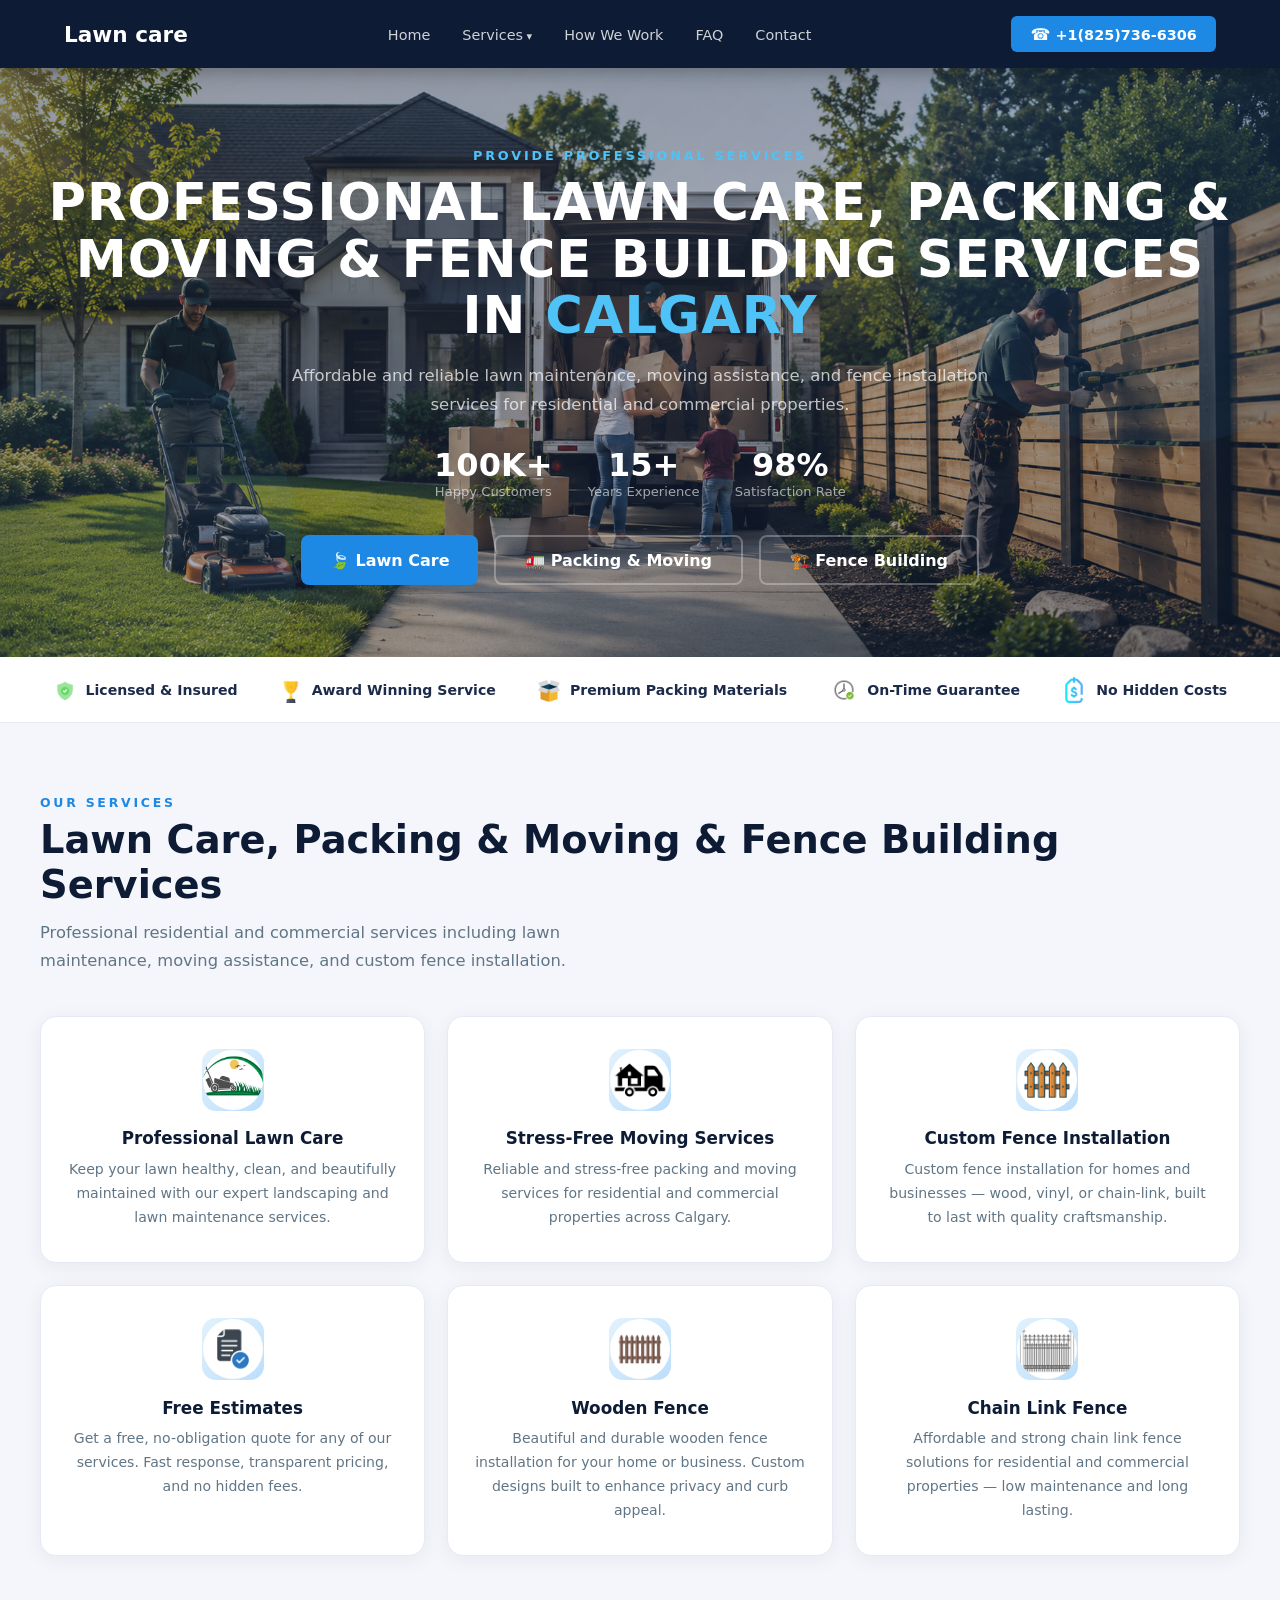
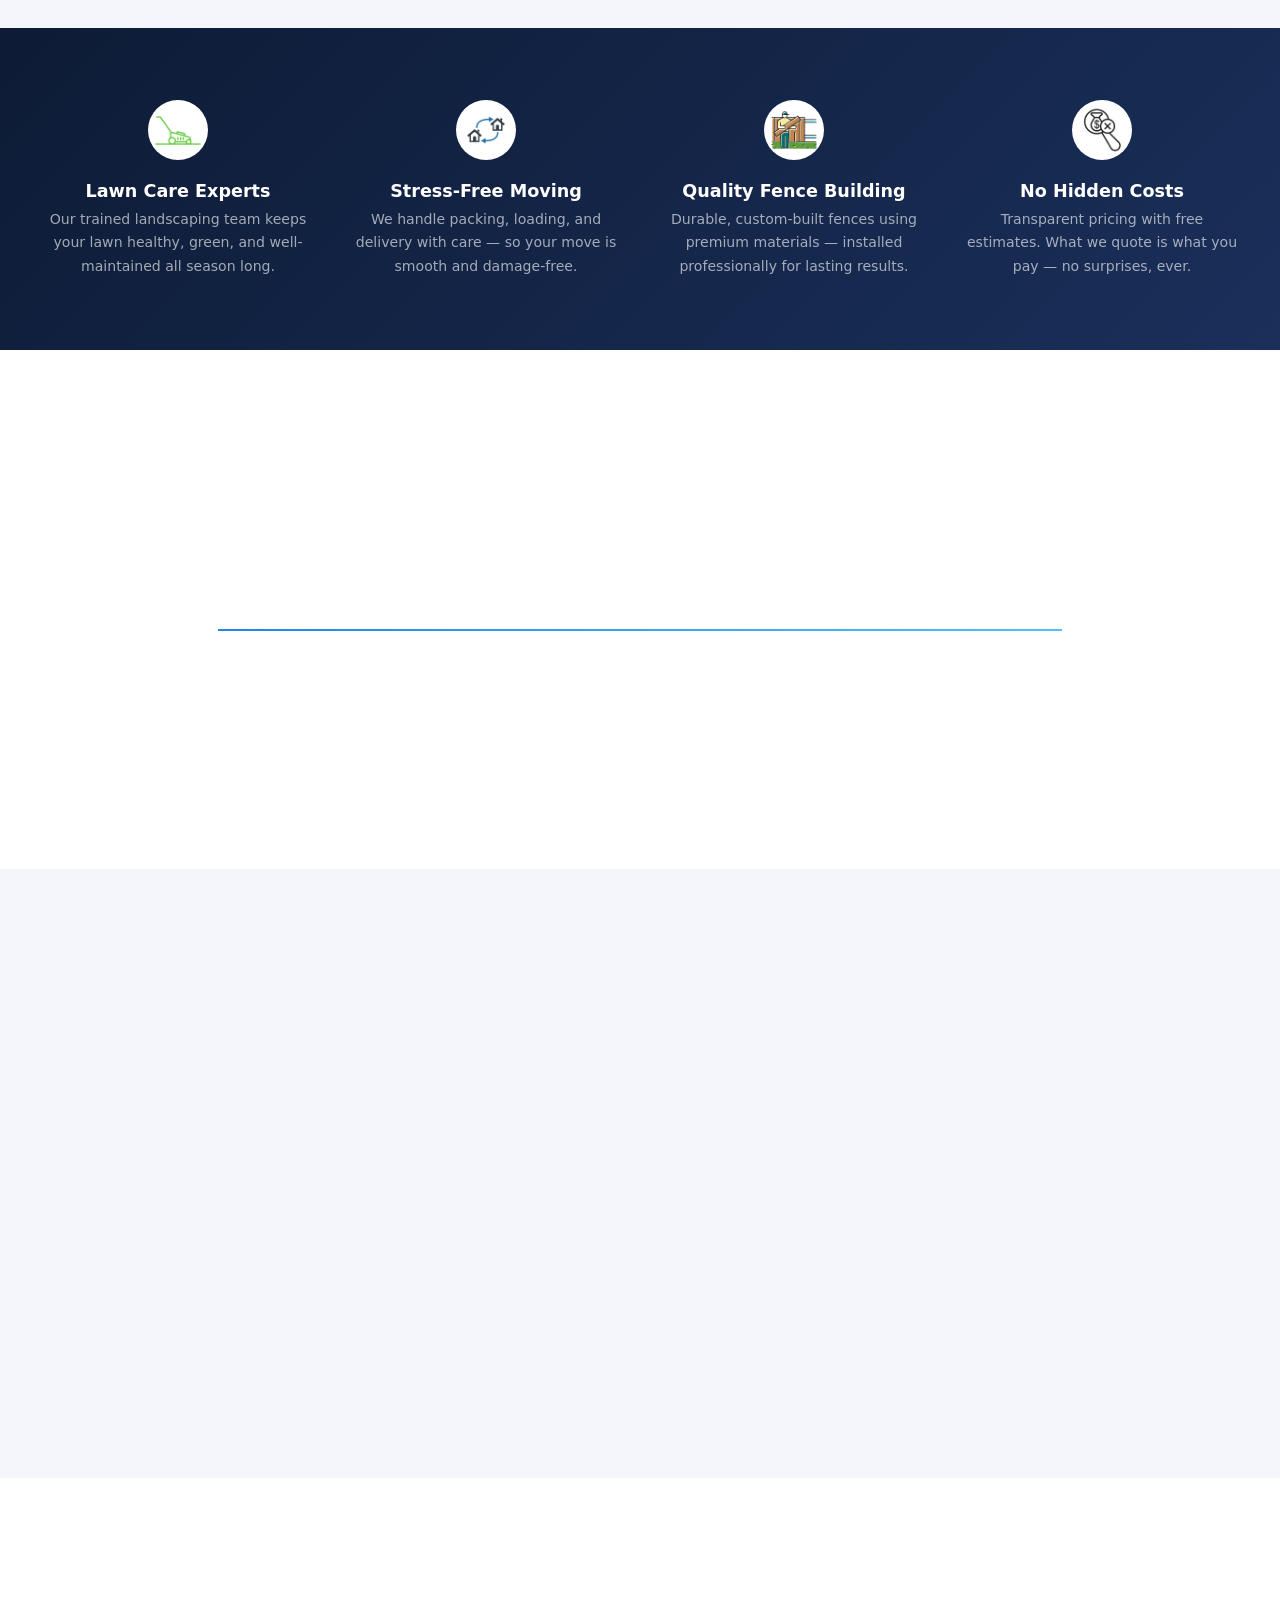
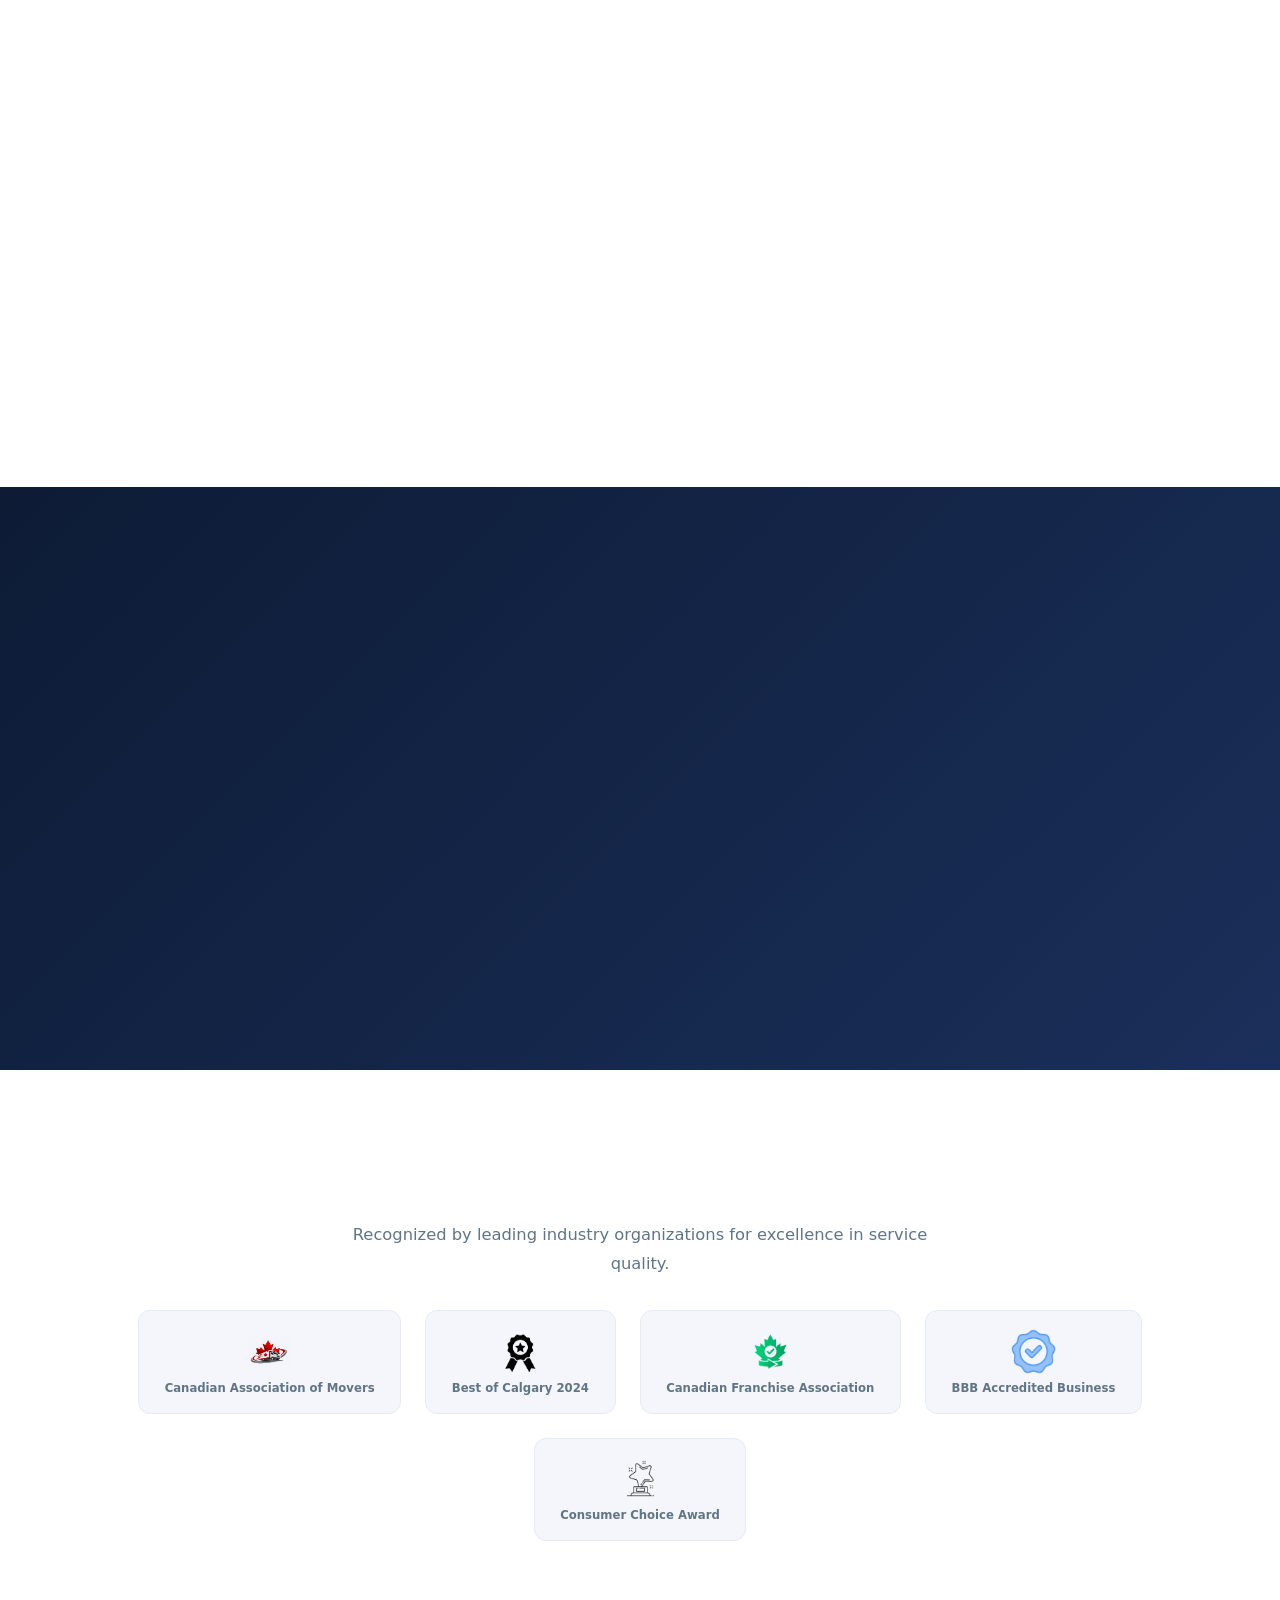
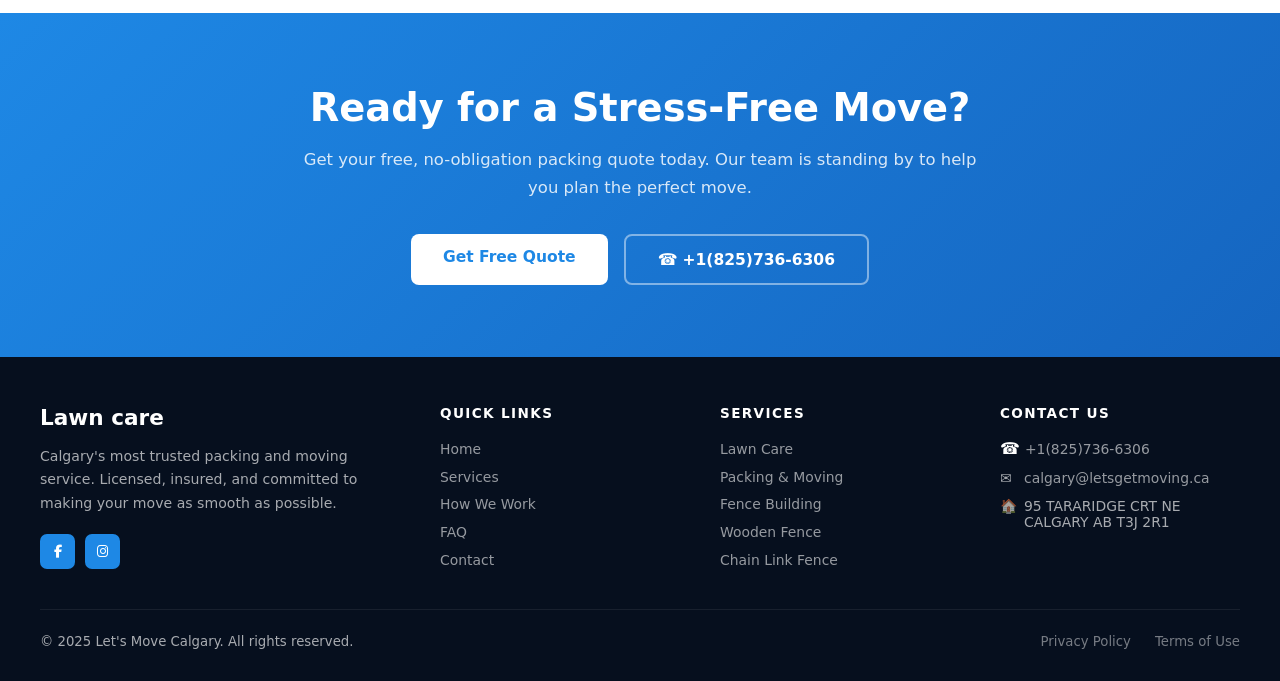
==== index.html @ 6e238706 "Add Wooden Fence and Chain Link Fence to footer services list Co-Authored-By: Claude Sonnet 4.6 <nor" ====
<!DOCTYPE html>
<html lang="en">
<head>
  <meta charset="UTF-8" />
  <meta name="viewport" content="width=device-width, initial-scale=1.0" />
  <title>Professional Lawn Care, Packing & Moving & Fence Building Services IN Calgary</title>
  <link rel="stylesheet" href="https://cdnjs.cloudflare.com/ajax/libs/font-awesome/6.5.0/css/all.min.css" />
  <style>
    *, *::before, *::after { box-sizing: border-box; }
    body {
      margin: 0;
      font-family: Inter, system-ui, sans-serif;
      background: #f4f6fb;
      color: #1c2b4a;
    }

    /* ── NAV ── */
    .mv-header {
      background: #0d1b35;
      position: sticky;
      top: 0;
      z-index: 100;
      box-shadow: 0 2px 20px rgba(0,0,0,0.35);
    }
    .mv-nav {
      max-width: 1200px;
      margin: 0 auto;
      padding: 0 1.5rem;
      display: flex;
      align-items: center;
      justify-content: space-between;
      height: 68px;
      gap: 1rem;
    }
    .mv-logo {
      color: #fff;
      font-size: 1.35rem;
      font-weight: 800;
      text-decoration: none;
    }
    .mv-logo span { color: #4fc3f7; }
    .mv-nav-links {
      display: flex;
      gap: 0;
      list-style: none;
      margin: 0;
      padding: 0;
    }
    .mv-nav-links a {
      color: rgba(255,255,255,0.8);
      text-decoration: none;
      padding: 0.55rem 1rem;
      font-size: 0.9rem;
      font-weight: 500;
      transition: color 0.2s;
    }
    .mv-nav-links a:hover { color: #4fc3f7; }
    .mv-nav-phone {
      background: #1e88e5;
      color: white;
      padding: 0.55rem 1.2rem;
      border-radius: 6px;
      font-weight: 700;
      text-decoration: none;
      font-size: 0.9rem;
      white-space: nowrap;
      transition: background 0.2s, transform 0.2s;
    }
    .mv-nav-phone:hover { background: #1565c0; transform: translateY(-1px); }
    .mv-nav-links .dropdown { position: relative; }
    .mv-nav-links .dropdown > a::after { content: ' ▾'; font-size: 0.7rem; }
    .mv-dropdown-menu { display: none; position: absolute; top: 100%; left: 0; background: #0d1b35; border: 1px solid rgba(255,255,255,0.1); border-radius: 8px; min-width: 180px; z-index: 200; box-shadow: 0 8px 24px rgba(0,0,0,0.3); padding: 0.4rem 0; list-style: none; }
    .mv-dropdown-menu a { display: block; padding: 0.55rem 1.2rem; color: rgba(255,255,255,0.8); font-size: 0.88rem; white-space: nowrap; text-decoration: none; }
    .mv-dropdown-menu a:hover { color: #4fc3f7; background: rgba(255,255,255,0.05); }
    .dropdown:hover .mv-dropdown-menu { display: block; }
    .mv-dropdown-menu .subdropdown { position: relative; }
    .mv-dropdown-menu .subdropdown > a::after { content: ' ›'; font-size: 0.85rem; }
    .mv-subdropdown-menu { display: none; position: absolute; top: 0; left: 100%; background: #0d1b35; border: 1px solid rgba(255,255,255,0.1); border-radius: 8px; min-width: 160px; z-index: 201; box-shadow: 0 8px 24px rgba(0,0,0,0.3); padding: 0.4rem 0; list-style: none; }
    .mv-dropdown-menu .subdropdown:hover .mv-subdropdown-menu { display: block; }
    .mv-mobile-toggle {
      display: none;
      flex-direction: column;
      gap: 5px;
      background: none;
      border: none;
      cursor: pointer;
      padding: 6px;
    }
    .mv-mobile-toggle span {
      display: block;
      width: 24px;
      height: 2px;
      background: white;
      border-radius: 2px;
      transition: transform 0.25s;
    }

    /* ── HERO ── */
    .mv-hero {
      background: linear-gradient(135deg, rgba(13,27,53,0.45) 0%, rgba(26,47,90,0.35) 55%, rgba(10,32,64,0.50) 100%), url('hero-bg.png') center/cover no-repeat;
      position: relative;
      overflow: hidden;
      padding: 5rem 1.5rem 4.5rem;
    }
    .mv-hero::before {
      content: '';
      position: absolute;
      top: -120px; right: -120px;
      width: 500px; height: 500px;
      border-radius: 50%;
      background: rgba(30,136,229,0.07);
      pointer-events: none;
    }
    .mv-hero::after {
      content: '';
      position: absolute;
      bottom: -80px; left: -80px;
      width: 380px; height: 380px;
      border-radius: 50%;
      background: rgba(79,195,247,0.05);
      pointer-events: none;
    }
    .mv-hero-inner {
      max-width: 1200px;
      margin: 0 auto;
      display: block;
      text-align: center;
      position: relative;
      z-index: 1;
    }
.mv-hero-eyebrow {
      color: #4fc3f7;
      font-size: 0.8rem;
      font-weight: 700;
      letter-spacing: 0.22em;
      text-transform: uppercase;
      margin: 0 0 0.7rem;
    }
    .mv-hero h1 {
      font-size: clamp(1.9rem, 4vw, 3.3rem);
      line-height: 1.1;
      color: #fff;
      margin: 0 0 1.2rem;
      font-weight: 900;
      text-transform: uppercase;
      letter-spacing: 0.02em;
    }
    .mv-hero h1 span { color: #4fc3f7; }
    .mv-hero-desc {
      color: rgba(255,255,255,0.72);
      font-size: 1.03rem;
      line-height: 1.75;
      margin: 0 auto 1.8rem;
      max-width: 720px;
    }
    .mv-hero-stats {
      display: flex;
      gap: 2.2rem;
      margin-bottom: 2.2rem;
      flex-wrap: wrap;
      justify-content: center;
    }
    .mv-hero-stat strong {
      display: block;
      font-size: 2rem;
      font-weight: 900;
      color: #fff;
      line-height: 1;
    }
    .mv-hero-stat span { font-size: 0.82rem; color: rgba(255,255,255,0.6); }
    .mv-hero-actions { display: flex; gap: 1rem; flex-wrap: wrap; justify-content: center; }
    .mv-btn-primary {
      background: #1e88e5;
      color: #fff;
      padding: 0.85rem 1.8rem;
      border-radius: 8px;
      font-weight: 700;
      text-decoration: none;
      font-size: 1rem;
      transition: background 0.2s, transform 0.2s, box-shadow 0.2s;
      display: inline-flex;
      align-items: center;
      gap: 0.4rem;
    }
    .mv-btn-primary:hover { background: #1565c0; transform: translateY(-2px); box-shadow: 0 8px 24px rgba(30,136,229,0.4); }
    .mv-btn-outline {
      background: transparent;
      color: #fff;
      padding: 0.85rem 1.8rem;
      border-radius: 8px;
      font-weight: 700;
      text-decoration: none;
      font-size: 1rem;
      border: 2px solid rgba(255,255,255,0.28);
      transition: border-color 0.2s, background 0.2s, transform 0.2s;
    }
    .mv-btn-outline:hover { border-color: rgba(255,255,255,0.65); background: rgba(255,255,255,0.06); transform: translateY(-2px); }

    /* ── QUOTE FORM ── */
    .mv-quote-form {
      background: #fff;
      border-radius: 18px;
      padding: 2rem;
      box-shadow: 0 30px 70px rgba(0,0,0,0.28);
      animation: float 6s ease-in-out infinite;
    }
    @keyframes float {
      0%, 100% { transform: translateY(0); }
      50% { transform: translateY(-10px); }
    }
    .mv-quote-form h3 { margin: 0 0 0.25rem; font-size: 1.25rem; color: #0d1b35; }
    .mv-quote-form > p { margin: 0 0 1.3rem; color: #777; font-size: 0.88rem; }
    .mv-step-pills { display: flex; gap: 0.4rem; margin-bottom: 1.4rem; }
    .mv-step-pill { flex: 1; height: 4px; border-radius: 2px; background: #e5eaf4; transition: background 0.3s; }
    .mv-step-pill.active { background: #1e88e5; }
    .mv-form-step { display: block; }
    .mv-form-step.hidden { display: none; }
    .mv-fg { margin-bottom: 0.9rem; }
    .mv-fg label { display: block; font-size: 0.75rem; font-weight: 700; color: #555; margin-bottom: 0.3rem; text-transform: uppercase; letter-spacing: 0.06em; }
    .mv-fg input, .mv-fg select {
      width: 100%;
      padding: 0.7rem 0.9rem;
      border: 1.5px solid #dde3ef;
      border-radius: 8px;
      font-size: 0.93rem;
      color: #1c2b4a;
      outline: none;
      font-family: inherit;
      transition: border-color 0.2s, box-shadow 0.2s;
      background: #fff;
    }
    .mv-fg input:focus, .mv-fg select:focus { border-color: #1e88e5; box-shadow: 0 0 0 3px rgba(30,136,229,0.12); }
    .mv-form-row { display: grid; grid-template-columns: 1fr 1fr; gap: 0.7rem; }
    .mv-form-submit {
      width: 100%;
      padding: 0.88rem;
      background: #1e88e5;
      color: white;
      border: none;
      border-radius: 8px;
      font-size: 0.97rem;
      font-weight: 700;
      cursor: pointer;
      font-family: inherit;
      transition: background 0.2s, transform 0.2s;
      margin-top: 0.3rem;
    }
    .mv-form-submit:hover { background: #1565c0; transform: translateY(-1px); }
    .mv-form-note { text-align: center; font-size: 0.78rem; color: #aaa; margin-top: 0.7rem; margin-bottom: 0; }

    /* ── TRUST BAR ── */
    .mv-trust-bar { background: #fff; border-bottom: 1px solid #e5eaf4; padding: 1.1rem 1.5rem; }
    .mv-trust-bar-inner {
      max-width: 1200px;
      margin: 0 auto;
      display: flex;
      justify-content: space-around;
      align-items: center;
      gap: 1rem;
      flex-wrap: wrap;
    }
    .mv-trust-item { display: flex; align-items: center; gap: 0.55rem; font-size: 0.88rem; font-weight: 600; color: #1c2b4a; }
    .mv-trust-item .ti { font-size: 1.25rem; }

    /* ── SECTION BASE ── */
    .mv-sec { padding: 4.5rem 1.5rem; }
    .mv-sec-in { max-width: 1200px; margin: 0 auto; }
    .mv-label { color: #1e88e5; font-size: 0.78rem; font-weight: 700; letter-spacing: 0.22em; text-transform: uppercase; margin: 0 0 0.5rem; }
    .mv-title { font-size: clamp(1.65rem, 3vw, 2.45rem); color: #0d1b35; margin: 0 0 0.75rem; line-height: 1.15; font-weight: 800; }
    .mv-sub { color: #607585; font-size: 1.02rem; line-height: 1.75; max-width: 620px; margin: 0 0 2.5rem; }

    /* ── SERVICES ── */
    .mv-sec-services { background: #f4f6fb; }
    .mv-services-grid { display: grid; grid-template-columns: repeat(3, 1fr); gap: 1.4rem; }
    .mv-sc {
      background: #fff;
      border-radius: 16px;
      padding: 2rem 1.5rem;
      box-shadow: 0 4px 20px rgba(13,27,53,0.06);
      border: 1px solid #e5eaf4;
      text-align: center;
      transition: transform 0.3s, box-shadow 0.3s;
    }
    .mv-sc:hover { transform: translateY(-8px); box-shadow: 0 18px 40px rgba(13,27,53,0.13); }
    .mv-sc-icon {
      width: 62px; height: 62px;
      background: linear-gradient(135deg, #e3f2fd, #bbdefb);
      border-radius: 14px;
      display: flex; align-items: center; justify-content: center;
      font-size: 1.7rem;
      margin: 0 auto 1.1rem;
    }
    .mv-sc h3 { font-size: 1.05rem; color: #0d1b35; margin: 0 0 0.6rem; font-weight: 700; }
    .mv-sc p { color: #607585; font-size: 0.88rem; line-height: 1.7; margin: 0; }

    /* ── BENEFITS ── */
    .mv-sec-benefits { background: linear-gradient(135deg, #0d1b35, #1a2f5a); }
    .mv-benefits-grid { display: grid; grid-template-columns: repeat(4, 1fr); gap: 2rem; text-align: center; }
    .mv-ben-icon { font-size: 2.4rem; margin-bottom: 0.75rem; display: block; }
    .mv-ben h3 { color: #fff; font-size: 1.1rem; margin: 0 0 0.45rem; font-weight: 700; }
    .mv-ben p { color: rgba(255,255,255,0.62); font-size: 0.88rem; line-height: 1.65; margin: 0; }

    /* ── HOW WE WORK ── */
    .mv-sec-how { background: #fff; }
    .mv-steps { display: grid; grid-template-columns: repeat(4, 1fr); gap: 0; position: relative; }
    .mv-steps::before {
      content: '';
      position: absolute;
      top: 31px;
      left: calc(12.5% + 28px);
      right: calc(12.5% + 28px);
      height: 2px;
      background: linear-gradient(90deg, #1e88e5, #4fc3f7);
    }
    .mv-step { text-align: center; padding: 0 1.2rem; position: relative; }
    .mv-step-num {
      width: 62px; height: 62px;
      background: linear-gradient(135deg, #1e88e5, #42a5f5);
      border-radius: 50%;
      display: flex; align-items: center; justify-content: center;
      font-size: 1.4rem; font-weight: 900; color: white;
      margin: 0 auto 1.2rem;
      box-shadow: 0 8px 22px rgba(30,136,229,0.35);
      position: relative; z-index: 1;
    }
    .mv-step h3 { font-size: 1.02rem; color: #0d1b35; margin: 0 0 0.45rem; font-weight: 700; }
    .mv-step p { color: #607585; font-size: 0.87rem; line-height: 1.65; margin: 0; }

    /* ── GALLERY ── */
    .mv-sec-gallery { background: #f4f6fb; }
    .mv-gallery { display: grid; grid-template-columns: repeat(4, 1fr); gap: 1rem; }
    .mv-gallery-item {
      border-radius: 12px;
      overflow: hidden;
      aspect-ratio: 4/3;
      background: linear-gradient(135deg, #dbeeff, #c3dcf5);
      display: flex; align-items: center; justify-content: center;
      font-size: 2.2rem;
      transition: transform 0.3s;
      cursor: default;
    }
    .mv-gallery-item:hover { transform: scale(1.04); }

    /* ── PACKAGES ── */
    .mv-sec-packages { background: #fff; }
    .mv-packages { display: grid; grid-template-columns: repeat(3, 1fr); gap: 1.4rem; }
    .mv-pkg {
      border: 2px solid #e5eaf4;
      border-radius: 16px;
      padding: 2rem;
      transition: border-color 0.3s, transform 0.3s, box-shadow 0.3s;
    }
    .mv-pkg:hover { border-color: #1e88e5; transform: translateY(-5px); box-shadow: 0 14px 32px rgba(30,136,229,0.1); }
    .mv-pkg.feat { background: linear-gradient(135deg, #0d1b35, #1a2f5a); border-color: #1e88e5; color: white; }
    .mv-pkg h3 { font-size: 1.15rem; margin: 0 0 0.5rem; color: #0d1b35; }
    .mv-pkg.feat h3 { color: white; }
    .mv-pkg-tag {
      display: inline-block;
      background: #e3f2fd; color: #1e88e5;
      padding: 0.18rem 0.7rem; border-radius: 50px;
      font-size: 0.72rem; font-weight: 700;
      text-transform: uppercase; letter-spacing: 0.1em;
      margin-bottom: 1.1rem;
    }
    .mv-pkg.feat .mv-pkg-tag { background: rgba(30,136,229,0.3); color: #4fc3f7; }
    .mv-pkg-list { list-style: none; padding: 0; margin: 0.8rem 0 1.4rem; display: grid; gap: 0.55rem; }
    .mv-pkg-list li { padding-left: 1.4rem; position: relative; color: #607585; font-size: 0.88rem; line-height: 1.6; }
    .mv-pkg.feat .mv-pkg-list li { color: rgba(255,255,255,0.72); }
    .mv-pkg-list li::before { content: '✓'; position: absolute; left: 0; color: #1e88e5; font-weight: 700; }
    .mv-pkg.feat .mv-pkg-list li::before { color: #4fc3f7; }
    .mv-pkg-btn {
      display: block; text-align: center;
      padding: 0.78rem; border-radius: 8px;
      font-weight: 700; text-decoration: none;
      font-size: 0.92rem;
      background: #e3f2fd; color: #1e88e5;
      transition: background 0.2s, transform 0.2s;
    }
    .mv-pkg-btn:hover { background: #bbdefb; transform: translateY(-1px); }
    .mv-pkg.feat .mv-pkg-btn { background: #1e88e5; color: white; }
    .mv-pkg.feat .mv-pkg-btn:hover { background: #42a5f5; }

    /* ── MATERIALS ── */
    .mv-sec-materials { background: #f4f6fb; }
    .mv-materials { display: grid; grid-template-columns: repeat(3, 1fr); gap: 1.3rem; }
    .mv-mat {
      background: #fff; border-radius: 12px; padding: 1.4rem;
      border: 1px solid #e5eaf4;
      display: flex; gap: 0.9rem; align-items: flex-start;
      transition: transform 0.2s, box-shadow 0.2s;
    }
    .mv-mat:hover { transform: translateY(-3px); box-shadow: 0 10px 24px rgba(13,27,53,0.08); }
    .mv-mat-icon { font-size: 1.7rem; min-width: 44px; text-align: center; }
    .mv-mat h4 { margin: 0 0 0.28rem; font-size: 0.97rem; color: #0d1b35; }
    .mv-mat p { margin: 0; color: #607585; font-size: 0.84rem; line-height: 1.6; }

    /* ── FAQ ── */
    .mv-sec-faq { background: #fff; }
    .mv-faq-grid { display: grid; grid-template-columns: 1fr 1fr; gap: 1rem; align-items: start; }
    .mv-faq-item { border: 1.5px solid #e5eaf4; border-radius: 12px; overflow: hidden; transition: border-color 0.2s; }
    .mv-faq-item:has(details[open]) { border-color: #1e88e5; }
    .mv-faq-item details summary {
      list-style: none;
      padding: 1.1rem 1.2rem;
      cursor: pointer;
      font-weight: 700;
      color: #0d1b35;
      display: flex;
      justify-content: space-between;
      align-items: center;
      gap: 0.5rem;
      font-size: 0.93rem;
    }
    .mv-faq-item details summary::-webkit-details-marker { display: none; }
    .mv-faq-item details summary::after { content: '+'; font-size: 1.2rem; color: #1e88e5; min-width: 18px; text-align: center; }
    .mv-faq-item details[open] summary::after { content: '−'; }
    .mv-faq-item details[open] summary { color: #1e88e5; }
    .mv-faq-body { padding: 0 1.2rem 1.1rem; color: #607585; font-size: 0.88rem; line-height: 1.75; }

    /* ── TESTIMONIALS ── */
    .mv-sec-trust { background: linear-gradient(135deg, #0d1b35, #1a2f5a); text-align: center; }
    .mv-trust-stars { font-size: 2rem; color: #ffc107; letter-spacing: 4px; margin-bottom: 1rem; }
    .mv-sec-trust .mv-title { color: #fff; }
    .mv-sec-trust .mv-sub { color: rgba(255,255,255,0.67); margin: 0 auto 2.5rem; }
    .mv-testi-grid { display: grid; grid-template-columns: repeat(3, 1fr); gap: 1.4rem; margin-top: 0; }
    .mv-testi {
      background: rgba(255,255,255,0.08);
      border: 1px solid rgba(255,255,255,0.11);
      border-radius: 16px; padding: 1.5rem; text-align: left;
      transition: background 0.2s;
    }
    .mv-testi:hover { background: rgba(255,255,255,0.12); }
    .mv-testi .ts { color: #ffc107; font-size: 0.88rem; margin-bottom: 0.7rem; }
    .mv-testi p { color: rgba(255,255,255,0.78); font-size: 0.88rem; line-height: 1.7; margin: 0 0 1rem; }
    .mv-testi .ta { color: rgba(255,255,255,0.48); font-size: 0.78rem; font-weight: 600; }

    /* ── OTHER SERVICES ── */
    .mv-sec-other { background: #f4f6fb; }
    .mv-other-grid { display: grid; grid-template-columns: repeat(3, 1fr); gap: 1.4rem; }
    .mv-oc {
      background: #fff; border-radius: 16px; padding: 2rem;
      border: 1px solid #e5eaf4;
      text-decoration: none; display: block;
      transition: transform 0.3s, box-shadow 0.3s, border-color 0.3s;
    }
    .mv-oc:hover { transform: translateY(-6px); box-shadow: 0 16px 34px rgba(13,27,53,0.1); border-color: #1e88e5; }
    .mv-oc .oi { font-size: 2rem; display: block; margin-bottom: 0.9rem; }
    .mv-oc h3 { font-size: 1.07rem; color: #0d1b35; margin: 0 0 0.45rem; font-weight: 700; }
    .mv-oc p { color: #607585; font-size: 0.87rem; line-height: 1.65; margin: 0; }

    /* ── AWARDS ── */
    .mv-sec-awards { background: #fff; text-align: center; }
    .mv-awards { display: flex; justify-content: center; flex-wrap: wrap; gap: 1.5rem; margin-top: 2rem; }
    .mv-badge {
      background: #f4f6fb; border: 1.5px solid #e5eaf4;
      border-radius: 12px; padding: 1.1rem 1.6rem;
      display: flex; flex-direction: column; align-items: center; gap: 0.45rem; min-width: 130px;
      transition: transform 0.2s, box-shadow 0.2s;
    }
    .mv-badge:hover { transform: translateY(-3px); box-shadow: 0 10px 24px rgba(13,27,53,0.08); }
    .mv-badge .bi { font-size: 1.9rem; }
    .mv-badge span { font-size: 0.73rem; font-weight: 600; color: #607585; text-align: center; }

    /* ── CTA ── */
    .mv-cta { background: linear-gradient(135deg, #1e88e5, #1565c0); text-align: center; padding: 4.5rem 1.5rem; }
    .mv-cta-in { max-width: 680px; margin: 0 auto; }
    .mv-cta h2 { font-size: clamp(1.75rem, 3vw, 2.4rem); color: #fff; margin: 0 0 1rem; font-weight: 800; }
    .mv-cta p { color: rgba(255,255,255,0.83); font-size: 1.03rem; margin: 0 0 2rem; line-height: 1.7; }
    .mv-cta-btns { display: flex; gap: 1rem; justify-content: center; flex-wrap: wrap; }
    .mv-btn-white { background: #fff; color: #1e88e5; padding: 0.88rem 2rem; border-radius: 8px; font-weight: 700; text-decoration: none; font-size: 0.97rem; transition: transform 0.2s, box-shadow 0.2s; }
    .mv-btn-white:hover { transform: translateY(-2px); box-shadow: 0 8px 22px rgba(0,0,0,0.18); }
    .mv-btn-ow { background: transparent; color: #fff; padding: 0.88rem 2rem; border-radius: 8px; font-weight: 700; text-decoration: none; font-size: 0.97rem; border: 2px solid rgba(255,255,255,0.45); transition: border-color 0.2s, background 0.2s, transform 0.2s; }
    .mv-btn-ow:hover { border-color: #fff; background: rgba(255,255,255,0.09); transform: translateY(-2px); }

    /* ── FOOTER ── */
    .mv-footer { background: #060f1e; color: rgba(255,255,255,0.65); padding: 3rem 1.5rem 2rem; }
    .mv-footer-in { max-width: 1200px; margin: 0 auto; }
    .mv-footer-grid { display: grid; grid-template-columns: 1.5fr 1fr 1fr 1fr; gap: 2.5rem; padding-bottom: 2.5rem; border-bottom: 1px solid rgba(255,255,255,0.07); }
    .mv-footer-brand .mv-logo { display: inline-flex; margin-bottom: 0.9rem; }
    .mv-footer-brand p { font-size: 0.88rem; line-height: 1.7; margin: 0 0 1.1rem; }
    .mv-social { display: flex; gap: 0.65rem; }
    .mv-social a {
      width: 35px; height: 35px; border-radius: 7px;
      background: #1e88e5;
      display: flex; align-items: center; justify-content: center;
      color: white; text-decoration: none; font-size: 0.82rem; font-weight: 700;
      transition: background 0.2s, color 0.2s;
    }
    .mv-social a:hover { background: #1e88e5; color: white; }
    .mv-fc h4 { color: #fff; font-size: 0.85rem; font-weight: 700; text-transform: uppercase; letter-spacing: 0.1em; margin: 0 0 1.1rem; }
    .mv-fc ul { list-style: none; padding: 0; margin: 0; display: grid; gap: 0.55rem; }
    .mv-fc ul li a { color: rgba(255,255,255,0.58); text-decoration: none; font-size: 0.87rem; transition: color 0.2s; }
    .mv-fc ul li a:hover { color: #4fc3f7; }
    .mv-ci { display: flex; gap: 0.5rem; margin-bottom: 0.75rem; font-size: 0.87rem; align-items: flex-start; }
    .mv-ci .ci { min-width: 16px; }
    .mv-ci a { color: rgba(255,255,255,0.58); text-decoration: none; transition: color 0.2s; }
    .mv-ci a:hover { color: #4fc3f7; }
    .mv-footer-bot { padding-top: 1.5rem; display: flex; justify-content: space-between; align-items: center; flex-wrap: wrap; gap: 1rem; }
    .mv-footer-bot p { margin: 0; font-size: 0.83rem; }
    .mv-footer-bot-links { display: flex; gap: 1.5rem; }
    .mv-footer-bot-links a { color: rgba(255,255,255,0.45); text-decoration: none; font-size: 0.83rem; transition: color 0.2s; }
    .mv-footer-bot-links a:hover { color: #4fc3f7; }

    /* ── SCROLL ANIMATIONS ── */
    .fu {
      opacity: 0;
      transform: translateY(28px);
      transition: opacity 0.62s ease, transform 0.62s ease;
    }
    .fu.vis { opacity: 1; transform: translateY(0); }
    .d1 { transition-delay: 0.1s; }
    .d2 { transition-delay: 0.2s; }
    .d3 { transition-delay: 0.3s; }
    .d4 { transition-delay: 0.4s; }

    /* ── PULSE ── */
    @keyframes pulse-ring {
      0% { box-shadow: 0 0 0 0 rgba(30,136,229,0.45); }
      70% { box-shadow: 0 0 0 12px rgba(30,136,229,0); }
      100% { box-shadow: 0 0 0 0 rgba(30,136,229,0); }
    }
    .pulse { animation: pulse-ring 2.5s infinite; }

    /* ── RESPONSIVE ── */
    @media (max-width: 1024px) {
      .mv-services-grid, .mv-benefits-grid, .mv-steps { grid-template-columns: repeat(2, 1fr); }
      .mv-steps::before { display: none; }
      .mv-gallery { grid-template-columns: repeat(2, 1fr); }
      .mv-hero-inner { grid-template-columns: 1fr; }
      .mv-quote-form { max-width: 520px; margin: 0 auto; }
      .mv-footer-grid { grid-template-columns: 1fr 1fr; }
      .mv-testi-grid, .mv-other-grid, .mv-packages { grid-template-columns: 1fr 1fr; }
    }
    @media (max-width: 720px) {
      .mv-nav-links { display: none; }
      .mv-nav-links.open {
        display: flex; flex-direction: column;
        position: fixed; top: 68px; left: 0; right: 0;
        background: #0d1b35; padding: 1rem 1.5rem 1.5rem;
        z-index: 99; border-top: 1px solid rgba(255,255,255,0.07);
      }
      .mv-nav-links.open li { padding: 0.2rem 0; }
      .mv-mobile-toggle { display: flex; }
      .mv-services-grid, .mv-benefits-grid, .mv-materials, .mv-faq-grid, .mv-testi-grid, .mv-other-grid, .mv-packages { grid-template-columns: 1fr; }
      .mv-footer-grid { grid-template-columns: 1fr; }
      .mv-footer-bot { flex-direction: column; text-align: center; }
      .mv-trust-bar-inner { justify-content: flex-start; gap: 1rem; }
    }
  </style>
</head>
<body>

<!-- ═══ HEADER ═══ -->
<header class="mv-header">
  <nav class="mv-nav">
    <a class="mv-logo" href="index.html">Lawn care</a>
    <ul class="mv-nav-links" id="mvNavLinks">
      <li><a href="index.html">Home</a></li>
      <li class="dropdown">
        <a href="#services">Services</a>
        <ul class="mv-dropdown-menu">
          <li><a href="lawn-care.html">Lawn Care</a></li>
          <li><a href="packing-moving.html">Packing &amp; Moving</a></li>
          <li class="subdropdown">
            <a href="fence-building.html">Fence Building</a>
            <ul class="mv-subdropdown-menu">
              <li><a href="wooden-fence.html">Wooden Fence</a></li>
              <li><a href="chain-link-fence.html">Chain Link Fence</a></li>
            </ul>
          </li>
        </ul>
      </li>
      <li><a href="#how-it-works">How We Work</a></li>
      <li><a href="#faq">FAQ</a></li>
      <li><a href="#contact">Contact</a></li>
    </ul>
    <a class="mv-nav-phone" href="tel:18257366306"><span style="color:#ffffff;margin-right:5px;font-size:1rem;">☎</span>+1(825)736-6306</a>
    <button class="mv-mobile-toggle" id="mvToggle" aria-label="Toggle menu">
      <span></span><span></span><span></span>
    </button>
  </nav>
</header>

<!-- ═══ HERO ═══ -->
<section class="mv-hero">
  <div class="mv-hero-inner">
    <div class="mv-hero-copy">
<p class="mv-hero-eyebrow"> Provide Professional Services</p>
      <h1>Professional Lawn Care, Packing & Moving & Fence Building Services IN <span>Calgary</span></h1>
      <p class="mv-hero-desc">Affordable and reliable lawn maintenance, moving assistance, and fence installation services for residential and commercial properties.</p>
      <div class="mv-hero-stats">
        <div class="mv-hero-stat">
          <strong class="counter" data-target="100000">100K+</strong>
          <span>Happy Customers</span>
        </div>
        <div class="mv-hero-stat">
          <strong class="counter" data-target="15">15+</strong>
          <span>Years Experience</span>
        </div>
        <div class="mv-hero-stat">
          <strong class="counter" data-target="98">98%</strong>
          <span>Satisfaction Rate</span>
        </div>
      </div>
      <div class="mv-hero-actions">
        <a href="lawn-care.html" class="mv-btn-primary pulse">🍃 Lawn Care</a>
        <a href="packing-moving.html" class="mv-btn-outline">🚛 Packing &amp; Moving</a>
        <a href="fence-building.html" class="mv-btn-outline">🏗️ Fence Building</a>
      </div>
    </div>

    <!-- QUOTE FORM -->
    <!--
    <div id="quote">
      <div class="mv-quote-form">
        <h3>Get Your Free Quote</h3>
        <p>Quick 2-step process — takes under 60 seconds</p>
        <div class="mv-step-pills">
          <div class="mv-step-pill active" id="pill1"></div>
          <div class="mv-step-pill" id="pill2"></div>
        </div>

        <div class="mv-form-step" id="formStep1">
          <div class="mv-fg">
            <label>Moving From</label>
            <input type="text" placeholder="Enter your current address" />
          </div>
          <div class="mv-fg">
            <label>Moving To</label>
            <input type="text" placeholder="Enter your destination address" />
          </div>
          <div class="mv-form-row">
            <div class="mv-fg">
              <label>Move Type</label>
              <select>
                <option>Residential</option>
                <option>Commercial</option>
                <option>Storage</option>
              </select>
            </div>
            <div class="mv-fg">
              <label>Moving Date</label>
              <input type="date" />
            </div>
          </div>
          <button class="mv-form-submit" onclick="nextStep()">Next Step →</button>
        </div>

        <div class="mv-form-step hidden" id="formStep2">
          <div class="mv-form-row">
            <div class="mv-fg">
              <label>First Name</label>
              <input type="text" placeholder="John" />
            </div>
            <div class="mv-fg">
              <label>Last Name</label>
              <input type="text" placeholder="Doe" />
            </div>
          </div>
          <div class="mv-fg">
            <label>Phone Number</label>
            <input type="tel" placeholder="(403) 555-0100" />
          </div>
          <div class="mv-fg">
            <label>Email Address</label>
            <input type="email" placeholder="john@example.com" />
          </div>
          <div class="mv-form-row">
            <div class="mv-fg">
              <label>Home Size</label>
              <select>
                <option>Studio</option>
                <option>1 Bedroom</option>
                <option>2 Bedrooms</option>
                <option>3 Bedrooms</option>
                <option>4+ Bedrooms</option>
              </select>
            </div>
            <div class="mv-fg">
              <label>Sq. Footage</label>
              <input type="number" placeholder="e.g. 1200" />
            </div>
          </div>
          <button class="mv-form-submit">Get My Free Quote</button>
        </div>

        <p class="mv-form-note">🔒 Your info is safe with us. No spam, ever.</p>
      </div>
    </div>
    -->
  </div>
</section>

<!-- ═══ TRUST BAR ═══ -->
<div class="mv-trust-bar">
  <div class="mv-trust-bar-inner">
    <div class="mv-trust-item"><span class="ti"><img src="licensed-insured.jpg" alt="Licensed & Insured" style="width:24px;height:24px;object-fit:contain;vertical-align:middle;" /></span> Licensed &amp; Insured</div>
    <div class="mv-trust-item"><span class="ti"><img src="award-winning-ser.png" alt="Award Winning Service" style="width:24px;height:24px;object-fit:contain;vertical-align:middle;" /></span> Award Winning Service</div>
    <div class="mv-trust-item"><span class="ti"><img src="premium-packing-materials.jpg" alt="Premium Packing Materials" style="width:24px;height:24px;object-fit:contain;vertical-align:middle;" /></span> Premium Packing Materials</div>
    <div class="mv-trust-item"><span class="ti"><img src="on-time-guarante.jpg" alt="On-Time Guarantee" style="width:30px;height:30px;object-fit:contain;vertical-align:middle;" /></span> On-Time Guarantee</div>
    <div class="mv-trust-item"><span class="ti"><img src="no-hidden-costs.jpg" alt="No Hidden Costs" style="width:26px;height:26px;object-fit:contain;vertical-align:middle;" /></span> No Hidden Costs</div>
  </div>
</div>

<!-- ═══ SERVICES ═══ -->
<section class="mv-sec mv-sec-services" id="services">
  <div class="mv-sec-in">
    <p class="mv-label fu">Our Services</p>
    <h2 class="mv-title fu d1">Lawn Care, Packing & Moving & Fence Building Services</h2>
    <p class="mv-sub fu d2">Professional residential and commercial services including lawn maintenance, moving assistance, and custom fence installation.</p>
    <div class="mv-services-grid">
      <div class="mv-sc fu d1">
        <div class="mv-sc-icon"><img src="lawn-care-service.png" alt="Lawn Care" style="width:60px;height:60px;object-fit:cover;border-radius:50%;" /></div>
        <h3>Professional Lawn Care</h3>
        <p>Keep your lawn healthy, clean, and beautifully maintained with our expert landscaping and lawn maintenance services.</p>
      </div>
      <div class="mv-sc fu d2">
        <div class="mv-sc-icon"><img src="packing.jpg" alt="Packing & Moving" style="width:60px;height:60px;object-fit:cover;border-radius:50%;" /></div>
        <h3>Stress-Free Moving Services</h3>
        <p>Reliable and stress-free packing and moving services for residential and commercial properties across Calgary.</p>
      </div>
      <div class="mv-sc fu d3">
        <div class="mv-sc-icon"><img src="fenceb.jpg" alt="Fence Building" style="width:60px;height:60px;object-fit:cover;border-radius:50%;" /></div>
        <h3>Custom Fence Installation</h3>
        <p>Custom fence installation for homes and businesses — wood, vinyl, or chain-link, built to last with quality craftsmanship.</p>
      </div>
      <div class="mv-sc fu d4">
        <div class="mv-sc-icon"><img src="free-estimates.jpg" alt="Free Estimates" style="width:60px;height:60px;object-fit:cover;border-radius:50%;" /></div>
        <h3>Free Estimates</h3>
        <p>Get a free, no-obligation quote for any of our services. Fast response, transparent pricing, and no hidden fees.</p>
      </div>
      <div class="mv-sc fu d5">
        <div class="mv-sc-icon"><img src="premium-fence.jpg" alt="Wooden Fence" style="width:60px;height:60px;object-fit:cover;border-radius:50%;" /></div>
        <h3>Wooden Fence</h3>
        <p>Beautiful and durable wooden fence installation for your home or business. Custom designs built to enhance privacy and curb appeal.</p>
      </div>
      <div class="mv-sc fu d6">
        <div class="mv-sc-icon"><img src="chain-link-fence.jpg" alt="Chain Link Fence" style="width:60px;height:60px;object-fit:cover;border-radius:50%;" /></div>
        <h3>Chain Link Fence</h3>
        <p>Affordable and strong chain link fence solutions for residential and commercial properties — low maintenance and long lasting.</p>
      </div>
    </div>
  </div>
</section>

<!-- ═══ BENEFITS ═══ -->
<section class="mv-sec mv-sec-benefits">
  <div class="mv-sec-in">
    <div class="mv-benefits-grid">
      <div class="mv-ben fu">
        <span class="mv-ben-icon"><img src="icon-lawn.jpg" alt="Lawn Care" style="width:60px;height:60px;object-fit:cover;border-radius:50%;" /></span>
        <h3>Lawn Care Experts</h3>
        <p>Our trained landscaping team keeps your lawn healthy, green, and well-maintained all season long.</p>
      </div>
      <div class="mv-ben fu d1">
        <span class="mv-ben-icon"><img src="icon-moving.jpg" alt="Packing & Moving" style="width:60px;height:60px;object-fit:cover;border-radius:50%;" /></span>
        <h3>Stress-Free Moving</h3>
        <p>We handle packing, loading, and delivery with care — so your move is smooth and damage-free.</p>
      </div>
      <div class="mv-ben fu d2">
        <span class="mv-ben-icon"><img src="icon-fence.jpg" alt="Fence Building" style="width:60px;height:60px;object-fit:cover;border-radius:50%;" /></span>
        <h3>Quality Fence Building</h3>
        <p>Durable, custom-built fences using premium materials — installed professionally for lasting results.</p>
      </div>
      <div class="mv-ben fu d3">
        <span class="mv-ben-icon"><img src="icon-no-hidden-cost.jpg" alt="No Hidden Costs" style="width:60px;height:60px;object-fit:cover;border-radius:50%;" /></span>
        <h3>No Hidden Costs</h3>
        <p>Transparent pricing with free estimates. What we quote is what you pay — no surprises, ever.</p>
      </div>
    </div>
  </div>
</section>

<!-- ═══ HOW WE WORK ═══ -->
<section class="mv-sec mv-sec-how" id="how-it-works">
  <div class="mv-sec-in">
    <p class="mv-label fu">Simple Process</p>
    <h2 class="mv-title fu d1">How We Work</h2>
    <p class="mv-sub fu d2">A simple 4-step process to get your lawn, move, or fence project done quickly and professionally.</p>
    <div class="mv-steps">
      <div class="mv-step fu">
        <div class="mv-step-num">1</div>
        <h3>Contact Us</h3>
        <p>Reach out by phone or online. Tell us about your lawn care, moving, or fence building needs and we'll get back to you quickly.</p>
      </div>
      <div class="mv-step fu d1">
        <div class="mv-step-num">2</div>
        <h3>Free Estimate</h3>
        <p>We visit your property, assess the job, and provide a detailed free quote with no hidden fees — you decide with no pressure.</p>
      </div>
      <div class="mv-step fu d2">
        <div class="mv-step-num">3</div>
        <h3>Schedule Your Service</h3>
        <p>Pick a date and time that works for you. We confirm your booking and send a reminder before the appointment.</p>
      </div>
      <div class="mv-step fu d3">
        <div class="mv-step-num">4</div>
        <h3>Job Done Right</h3>
        <p>Our professional team arrives on time, completes the work to the highest standard, and leaves your property clean.</p>
      </div>
    </div>
  </div>
</section>

<!-- ═══ GALLERY ═══ -->
<!--
<section class="mv-sec mv-sec-gallery">
  <div class="mv-sec-in">
    <p class="mv-label fu">Our Work</p>
    <h2 class="mv-title fu d1">Our Recent Projects in Calgary</h2>
    <p class="mv-sub fu d2">Browse our recent lawn care, packing & moving, and fence building projects across Calgary.</p>
    <div class="mv-gallery">
      <div class="mv-gallery-item fu">🌿</div>
      <div class="mv-gallery-item fu d1">✂️</div>
      <div class="mv-gallery-item fu d2">📦</div>
      <div class="mv-gallery-item fu d3">🚚</div>
      <div class="mv-gallery-item fu">🪵</div>
      <div class="mv-gallery-item fu d1">🏡</div>
      <div class="mv-gallery-item fu d2">🔨</div>
      <div class="mv-gallery-item fu d3">⭐</div>
    </div>
  </div>
</section>
-->

<!-- ═══ PACKAGES ═══ -->
<!-- ═══ MATERIALS ═══ -->
<section class="mv-sec mv-sec-materials">
  <div class="mv-sec-in">
    <p class="mv-label fu">What We Use</p>
    <h2 class="mv-title fu d1">Professional Tools &amp; Equipment</h2>
    <p class="mv-sub fu d2">We use quality tools and materials for every job — lawn care, moving, or fence building.</p>
    <div class="mv-materials">
      <div class="mv-mat fu">
        <div class="mv-mat-icon"><img src="care.jpg" alt="Lawn Mowers & Trimmers" style="width:60px;height:60px;object-fit:cover;border-radius:50%;" /></div>
        <div>
          <h4>Lawn Mowers &amp; Trimmers</h4>
          <p>Commercial-grade mowers and trimmers to keep your lawn neat, clean, and perfectly edged every time.</p>
        </div>
      </div>
      <div class="mv-mat fu d1">
        <div class="mv-mat-icon"><img src="lawnca.jpg" alt="Fertilizers & Treatments" style="width:60px;height:60px;object-fit:cover;border-radius:50%;" /></div>
        <div>
          <h4>Fertilizers &amp; Treatments</h4>
          <p>Premium lawn treatments and fertilizers to keep your grass green, healthy, and weed-free all season.</p>
        </div>
      </div>
      <div class="mv-mat fu d2">
        <div class="mv-mat-icon"><img src="packing-boxes-wrap.jpg" alt="Packing Boxes & Wrap" style="width:45px;height:45px;object-fit:contain;border-radius:8px;" /></div>
        <div>
          <h4>Packing Boxes &amp; Wrap</h4>
          <p>High-quality moving boxes, bubble wrap, and shrink wrap to protect all your belongings during the move.</p>
        </div>
      </div>
      <div class="mv-mat fu d1">
        <div class="mv-mat-icon"><img src="moving-trucks.jpg" alt="Moving Trucks" style="width:45px;height:45px;object-fit:contain;border-radius:8px;" /></div>
        <div>
          <h4>Moving Trucks</h4>
          <p>Fully equipped moving vehicles in various sizes to safely transport your items across Calgary.</p>
        </div>
      </div>
      <div class="mv-mat fu d2">
        <div class="mv-mat-icon"><img src="premium-fence.jpg" alt="Premium Fence Materials" style="width:45px;height:45px;object-fit:contain;border-radius:8px;" /></div>
        <div>
          <h4>Premium Fence Materials</h4>
          <p>Wood, vinyl, and chain-link fencing materials sourced for durability, strength, and lasting appearance.</p>
        </div>
      </div>
      <div class="mv-mat fu d3">
        <div class="mv-mat-icon"><img src="installation-tools.png" alt="Professional Installation Tools" style="width:45px;height:45px;object-fit:contain;border-radius:8px;" /></div>
        <div>
          <h4>Professional Installation Tools</h4>
          <p>Industry-grade tools and equipment for precise, secure fence post setting and panel installation.</p>
        </div>
      </div>
    </div>
  </div>
</section>

<!-- ═══ FAQ ═══ -->
<section class="mv-sec mv-sec-faq" id="faq">
  <div class="mv-sec-in">
    <p class="mv-label fu">Common Questions</p>
    <h2 class="mv-title fu d1">Frequently Asked Questions</h2>
    <p class="mv-sub fu d2">Everything you need to know about our lawn care, packing & moving, and fence building services in Calgary.</p>
    <div class="mv-faq-grid">
      <div class="mv-faq-item fu">
        <details>
          <summary>What lawn care services do you offer?</summary>
          <div class="mv-faq-body">We offer full lawn maintenance including mowing, edging, weed removal, fertilizing, leaf cleanup, and seasonal treatments. Whether it's a one-time clean-up or regular maintenance, we've got you covered.</div>
        </details>
      </div>
      <div class="mv-faq-item fu d1">
        <details>
          <summary>How often should I get my lawn maintained?</summary>
          <div class="mv-faq-body">We recommend weekly or bi-weekly mowing during the growing season and monthly visits in fall. Our team will suggest the best schedule based on your lawn type and property size.</div>
        </details>
      </div>
      <div class="mv-faq-item fu d2">
        <details>
          <summary>Do you supply all packing materials for moving?</summary>
          <div class="mv-faq-body">Yes! We bring everything — boxes, bubble wrap, shrink wrap, packing tape, and furniture covers. All materials are included in your quote so there are no surprise costs.</div>
        </details>
      </div>
      <div class="mv-faq-item fu d3">
        <details>
          <summary>How long does a home move take?</summary>
          <div class="mv-faq-body">Most residential moves are completed in a single day. A 1–2 bedroom home typically takes 3–5 hours, while a 4+ bedroom home may take 8–10 hours depending on distance and volume of items.</div>
        </details>
      </div>
      <div class="mv-faq-item fu">
        <details>
          <summary>What types of fences do you build?</summary>
          <div class="mv-faq-body">We build wood, vinyl, and chain-link fences for residential and commercial properties. All fences are custom-built to your specifications and installed by our experienced team.</div>
        </details>
      </div>
      <div class="mv-faq-item fu d1">
        <details>
          <summary>How long does fence installation take?</summary>
          <div class="mv-faq-body">Most standard fence installations are completed in 1–2 days depending on the length and type. We'll give you a clear timeline during your free estimate visit.</div>
        </details>
      </div>
      <div class="mv-faq-item fu d2">
        <details>
          <summary>Are your services licensed and insured?</summary>
          <div class="mv-faq-body">Yes, we are fully licensed and insured for all services — lawn care, packing & moving, and fence building. You can have complete peace of mind when our team is working on your property.</div>
        </details>
      </div>
      <div class="mv-faq-item fu d3">
        <details>
          <summary>How do I get a free quote?</summary>
          <div class="mv-faq-body">Simply call us at <span style="color:#ffffff;margin-right:5px;font-size:1rem;">☎</span>+1(825)736-6306 or fill out our contact form. We'll visit your property, assess the job, and provide a detailed, no-obligation quote — completely free of charge.</div>
        </details>
      </div>
    </div>
  </div>
</section>

<!-- ═══ TESTIMONIALS ═══ -->
<section class="mv-sec mv-sec-trust">
  <div class="mv-sec-in" style="max-width:900px; margin:0 auto;">
    <div class="mv-trust-stars fu">★★★★★</div>
    <h2 class="mv-title fu d1">Clients Love Our Service</h2>
    <p class="mv-sub fu d2">Over 355,000 happy customers trust us with their most valuable belongings. Here's what they say.</p>
    <div class="mv-testi-grid">
      <div class="mv-testi fu">
        <div class="ts">★★★★★</div>
        <p>"The team arrived on time, packed everything perfectly, and nothing was damaged. Best moving experience I've ever had in Calgary!"</p>
        <span class="ta">— Sarah M., Calgary</span>
      </div>
      <div class="mv-testi fu d1">
        <div class="ts">★★★★★</div>
        <p>"They packed our entire 4-bedroom house in one day. Very professional, careful with our furniture, and extremely efficient."</p>
        <span class="ta">— James T., Calgary NW</span>
      </div>
      <div class="mv-testi fu d2">
        <div class="ts">★★★★★</div>
        <p>"Honest pricing, no surprise charges, and the packers were incredibly thorough. Would recommend to anyone moving in Calgary."</p>
        <span class="ta">— Priya K., SE Calgary</span>
      </div>
    </div>
  </div>
</section>

<!-- ═══ OTHER SERVICES ═══ -->
<!--
<section class="mv-sec mv-sec-other">
  <div class="mv-sec-in">
    <p class="mv-label fu">More Services</p>
    <h2 class="mv-title fu d1">Complete Moving Solutions</h2>
    <p class="mv-sub fu d2">Beyond packing, we offer a full range of moving and relocation services across Calgary.</p>
    <div class="mv-other-grid">
      <a class="mv-oc fu" href="index.html">
        <span class="oi">🏡</span>
        <h3>Residential Moving</h3>
        <p>Full-service home moves handled with care, from single apartments to large family homes across Calgary.</p>
      </a>
      <a class="mv-oc fu d1" href="index.html">
        <span class="oi">🏢</span>
        <h3>Commercial Moving</h3>
        <p>Office relocations planned and executed to minimize downtime and keep your business running smoothly.</p>
      </a>
      <a class="mv-oc fu d2" href="index.html">
        <span class="oi">🏪</span>
        <h3>Storage Services</h3>
        <p>Secure, climate-controlled storage solutions for short-term or long-term needs during your transition.</p>
      </a>
      <a class="mv-oc fu" href="index.html">
        <span class="oi">🗑️</span>
        <h3>Junk Removal</h3>
        <p>We'll remove unwanted items, furniture, and debris before or after your move — quickly and responsibly.</p>
      </a>
      <a class="mv-oc fu d1" href="index.html">
        <span class="oi">🎹</span>
        <h3>Specialty Moving</h3>
        <p>Pianos, artwork, antiques, and high-value items handled with specialized equipment and expertise.</p>
      </a>
      <a class="mv-oc fu d2" href="lawn-care.html">
        <span class="oi">🌿</span>
        <h3>Lawn Care Services</h3>
        <p>Professional lawn maintenance and landscaping to keep your new property looking its best.</p>
      </a>
    </div>
  </div>
</section>
-->

<!-- ═══ AWARDS ═══ -->
<section class="mv-sec mv-sec-awards">
  <div class="mv-sec-in">
    <p class="mv-label fu">Recognition</p>
    <h2 class="mv-title fu d1">Awards &amp; Certifications</h2>
    <p class="mv-sub fu d2" style="margin:0 auto 0.5rem;">Recognized by leading industry organizations for excellence in service quality.</p>
    <div class="mv-awards">
      <div class="mv-badge fu"><span class="bi"><img src="canadian-association-movers.png" alt="Canadian Association of Movers" style="width:45px;height:45px;object-fit:contain;vertical-align:middle;mix-blend-mode:multiply;background:transparent;" /></span><span>Canadian Association of Movers</span></div>
      <div class="mv-badge fu d1"><span class="bi"><img src="best-of-calgary.png" alt="Best of Calgary 2024" style="width:45px;height:45px;object-fit:contain;vertical-align:middle;mix-blend-mode:multiply;background:transparent;" /></span><span>Best of Calgary 2024</span></div>
      <div class="mv-badge fu d2"><span class="bi"><img src="canadian-franchise-association.jpg" alt="Canadian Franchise Association" style="width:45px;height:45px;object-fit:contain;vertical-align:middle;mix-blend-mode:multiply;background:transparent;" /></span><span>Canadian Franchise Association</span></div>
      <div class="mv-badge fu d3"><span class="bi"><img src="bbb-accredited-business.jpg" alt="BBB Accredited Business" style="width:45px;height:45px;object-fit:contain;vertical-align:middle;mix-blend-mode:multiply;background:transparent;" /></span><span>BBB Accredited Business</span></div>
      <div class="mv-badge fu d4"><span class="bi"><img src="consumer-choice-award.jpg" alt="Consumer Choice Award" style="width:45px;height:45px;object-fit:contain;vertical-align:middle;mix-blend-mode:multiply;background:transparent;" /></span><span>Consumer Choice Award</span></div>
    </div>
  </div>
</section>

<!-- ═══ CTA ═══ -->
<section class="mv-cta" id="contact">
  <div class="mv-cta-in">
    <h2 class="fu">Ready for a Stress-Free Move?</h2>
    <p class="fu d1">Get your free, no-obligation packing quote today. Our team is standing by to help you plan the perfect move.</p>
    <div class="mv-cta-btns fu d2">
      <a href="#quote" class="mv-btn-white">Get Free Quote</a>
      <a href="tel:18257366306" class="mv-btn-ow"><span style="color:#ffffff;margin-right:5px;font-size:1rem;">☎</span>+1(825)736-6306</a>
    </div>
  </div>
</section>

<!-- ═══ FOOTER ═══ -->
<footer class="mv-footer">
  <div class="mv-footer-in">
    <div class="mv-footer-grid">
      <div class="mv-footer-brand">
        <a class="mv-logo" href="index.html">Lawn care</a>
        <p>Calgary's most trusted packing and moving service. Licensed, insured, and committed to making your move as smooth as possible.</p>
        <div class="mv-social">
          <a href="#" aria-label="Facebook"><i class="fa-brands fa-facebook-f"></i></a>
          <a href="#" aria-label="Instagram"><i class="fa-brands fa-instagram"></i></a>
        </div>
      </div>
      <div class="mv-fc">
        <h4>Quick Links</h4>
        <ul>
          <li><a href="index.html">Home</a></li>
          <li><a href="#services">Services</a></li>
          <li><a href="#how-it-works">How We Work</a></li>
          <li><a href="#faq">FAQ</a></li>
          <li><a href="#contact">Contact</a></li>
        </ul>
      </div>
      <div class="mv-fc">
        <h4>Services</h4>
        <ul>
          <li><a href="lawn-care.html">Lawn Care</a></li>
          <li><a href="packing-moving.html">Packing &amp; Moving</a></li>
          <li><a href="fence-building.html">Fence Building</a></li>
          <li><a href="wooden-fence.html">Wooden Fence</a></li>
          <li><a href="chain-link-fence.html">Chain Link Fence</a></li>
        </ul>
      </div>
      <div class="mv-fc">
        <h4>Contact Us</h4>
        <div class="mv-ci"><a href="tel:18257366306"><span style="color:#ffffff;margin-right:5px;font-size:1rem;">☎</span>+1(825)736-6306</a></div>
        <div class="mv-ci"><span class="ci">✉️</span><a href="mailto:calgary@letsgetmoving.ca">calgary@letsgetmoving.ca</a></div>
        <div class="mv-ci"><span class="ci">🏠</span><span>95 TARARIDGE CRT NE CALGARY AB T3J 2R1</span></div>
      </div>
    </div>
    <div class="mv-footer-bot">
      <p>© 2025 Let's Move Calgary. All rights reserved.</p>
      <div class="mv-footer-bot-links">
        <a href="privacy.html">Privacy Policy</a>
        <a href="terms.html">Terms of Use</a>
      </div>
    </div>
  </div>
</footer>

<script>
  // ── 2-step form
  function nextStep() {
    document.getElementById('formStep1').classList.add('hidden');
    document.getElementById('formStep2').classList.remove('hidden');
    document.getElementById('pill2').classList.add('active');
  }

  // ── Mobile nav
  const mvToggle = document.getElementById('mvToggle');
  const mvNav = document.getElementById('mvNavLinks');
  if (mvToggle) {
    mvToggle.addEventListener('click', () => mvNav.classList.toggle('open'));
  }

  // ── Scroll reveal
  const observer = new IntersectionObserver((entries) => {
    entries.forEach(e => { if (e.isIntersecting) e.target.classList.add('vis'); });
  }, { threshold: 0.1 });
  document.querySelectorAll('.fu').forEach(el => observer.observe(el));

  // ── Counter animation
  function animateCounter(el) {
    const target = parseInt(el.dataset.target);
    const dur = 1800;
    const start = performance.now();
    function tick(now) {
      const p = Math.min((now - start) / dur, 1);
      const eased = 1 - Math.pow(1 - p, 3);
      const val = Math.round(eased * target);
      if (target >= 10000) el.textContent = Math.round(val / 1000) + 'K+';
      else if (target >= 90) el.textContent = val + '%';
      else el.textContent = val + '+';
      if (p < 1) requestAnimationFrame(tick);
    }
    requestAnimationFrame(tick);
  }
  const cObs = new IntersectionObserver((entries) => {
    entries.forEach(e => {
      if (e.isIntersecting) { animateCounter(e.target); cObs.unobserve(e.target); }
    });
  }, { threshold: 0.5 });
  document.querySelectorAll('.counter').forEach(el => cObs.observe(el));
</script>

<script src="//code.tidio.co/pbj18ed9woaajv4pjnjnasotkuph0y5t.js" async></script>
</body>
</html>
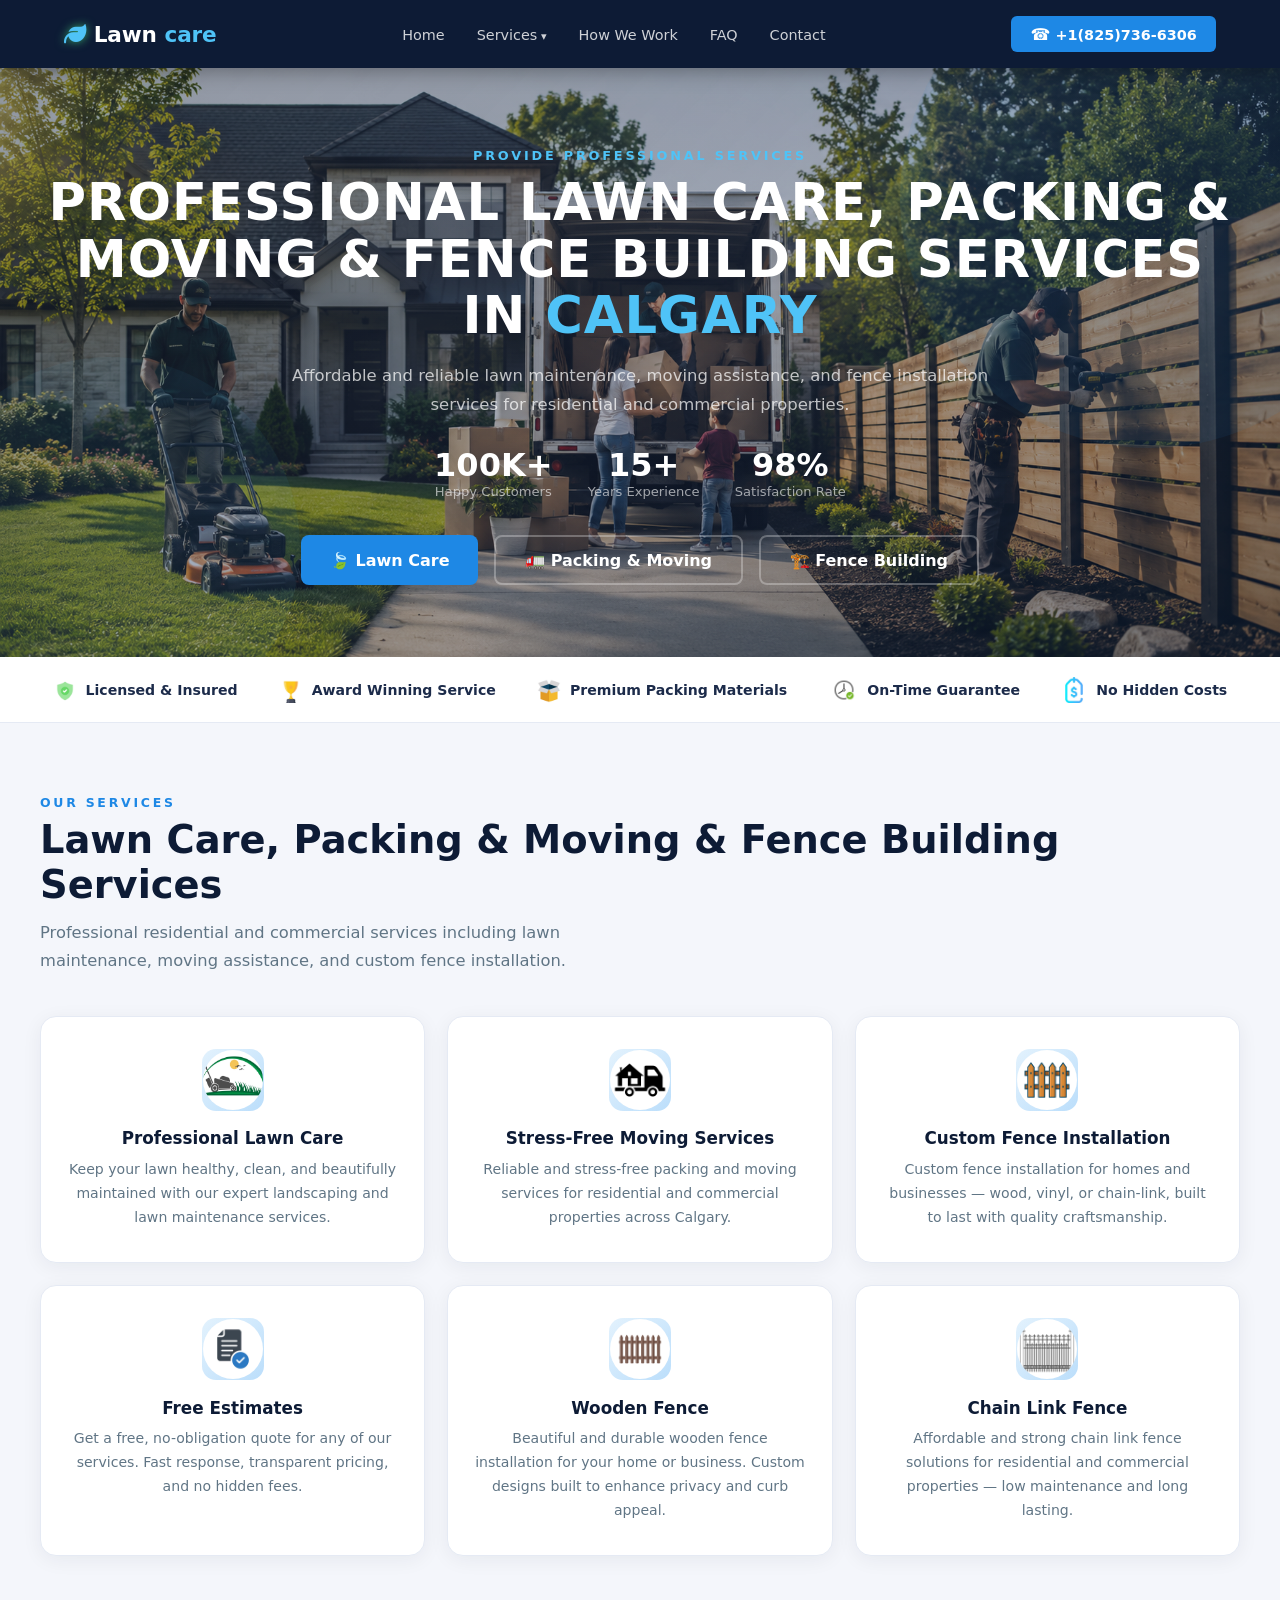
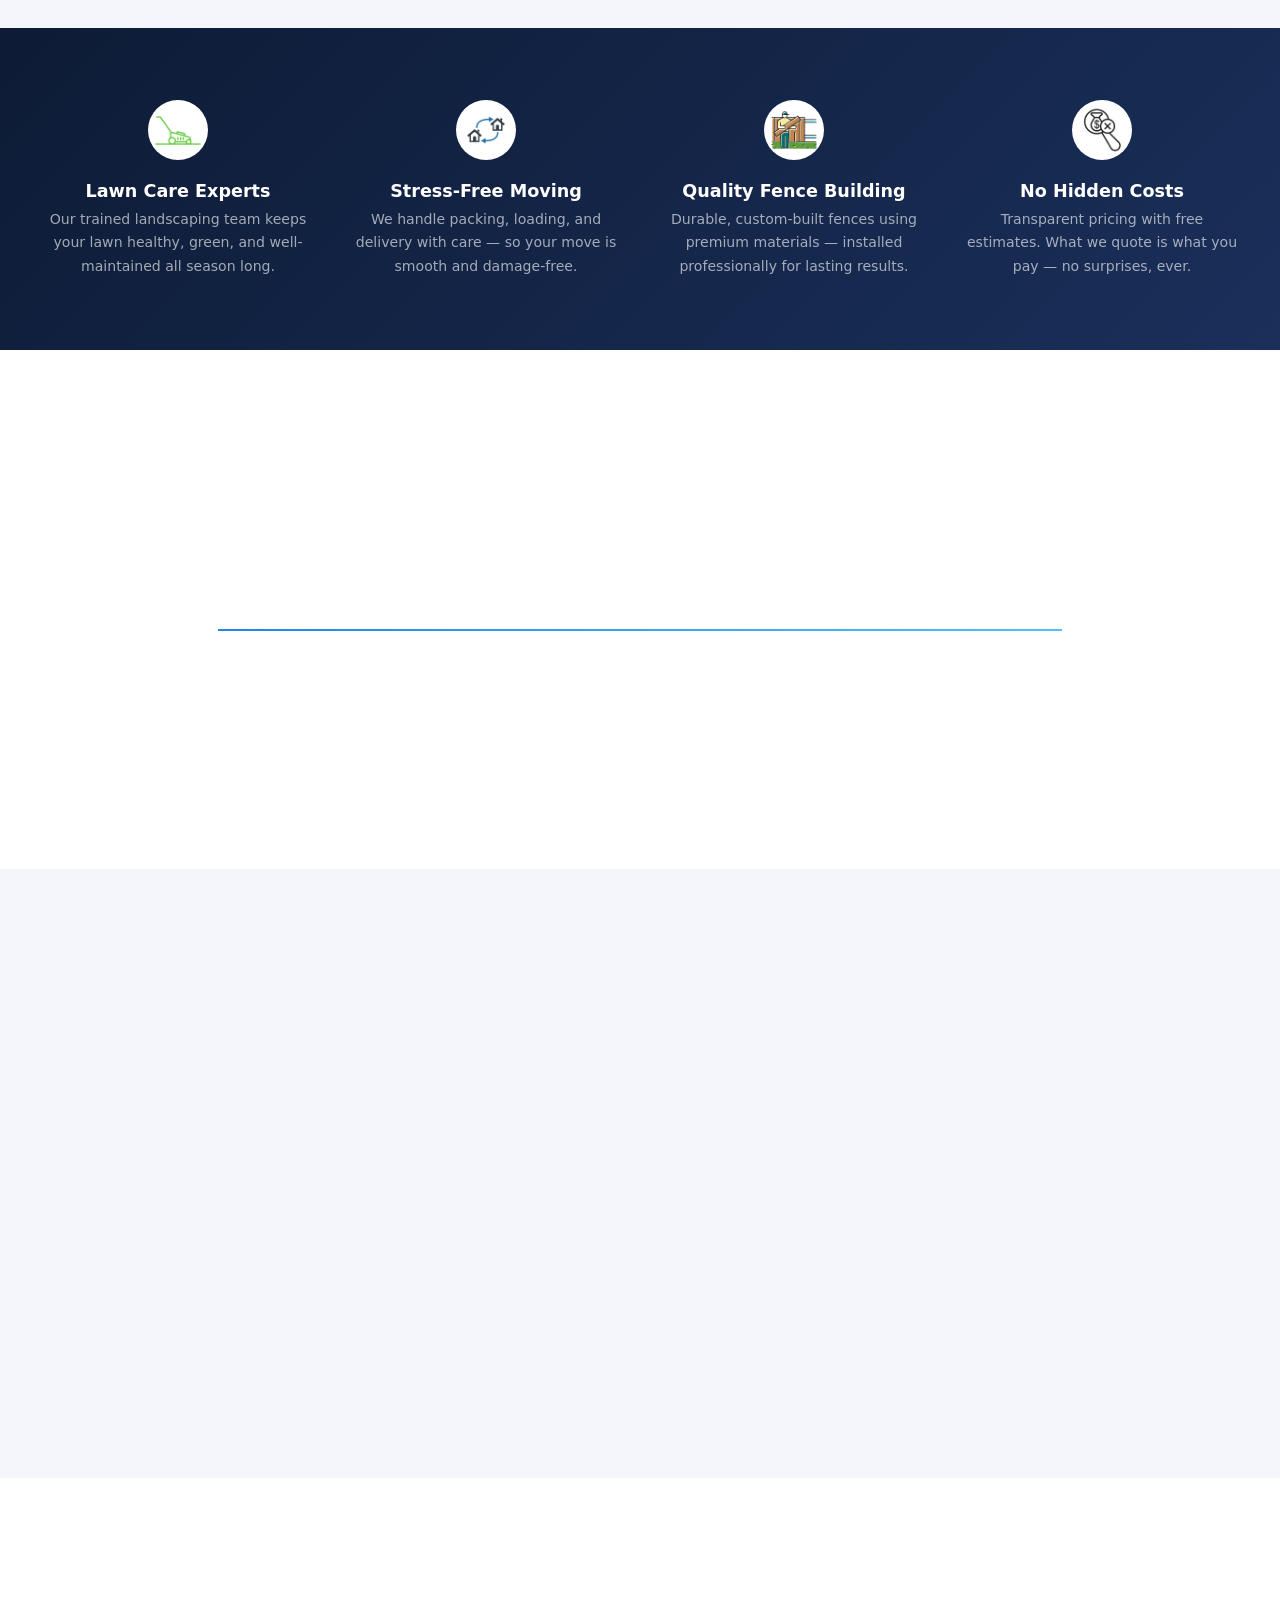
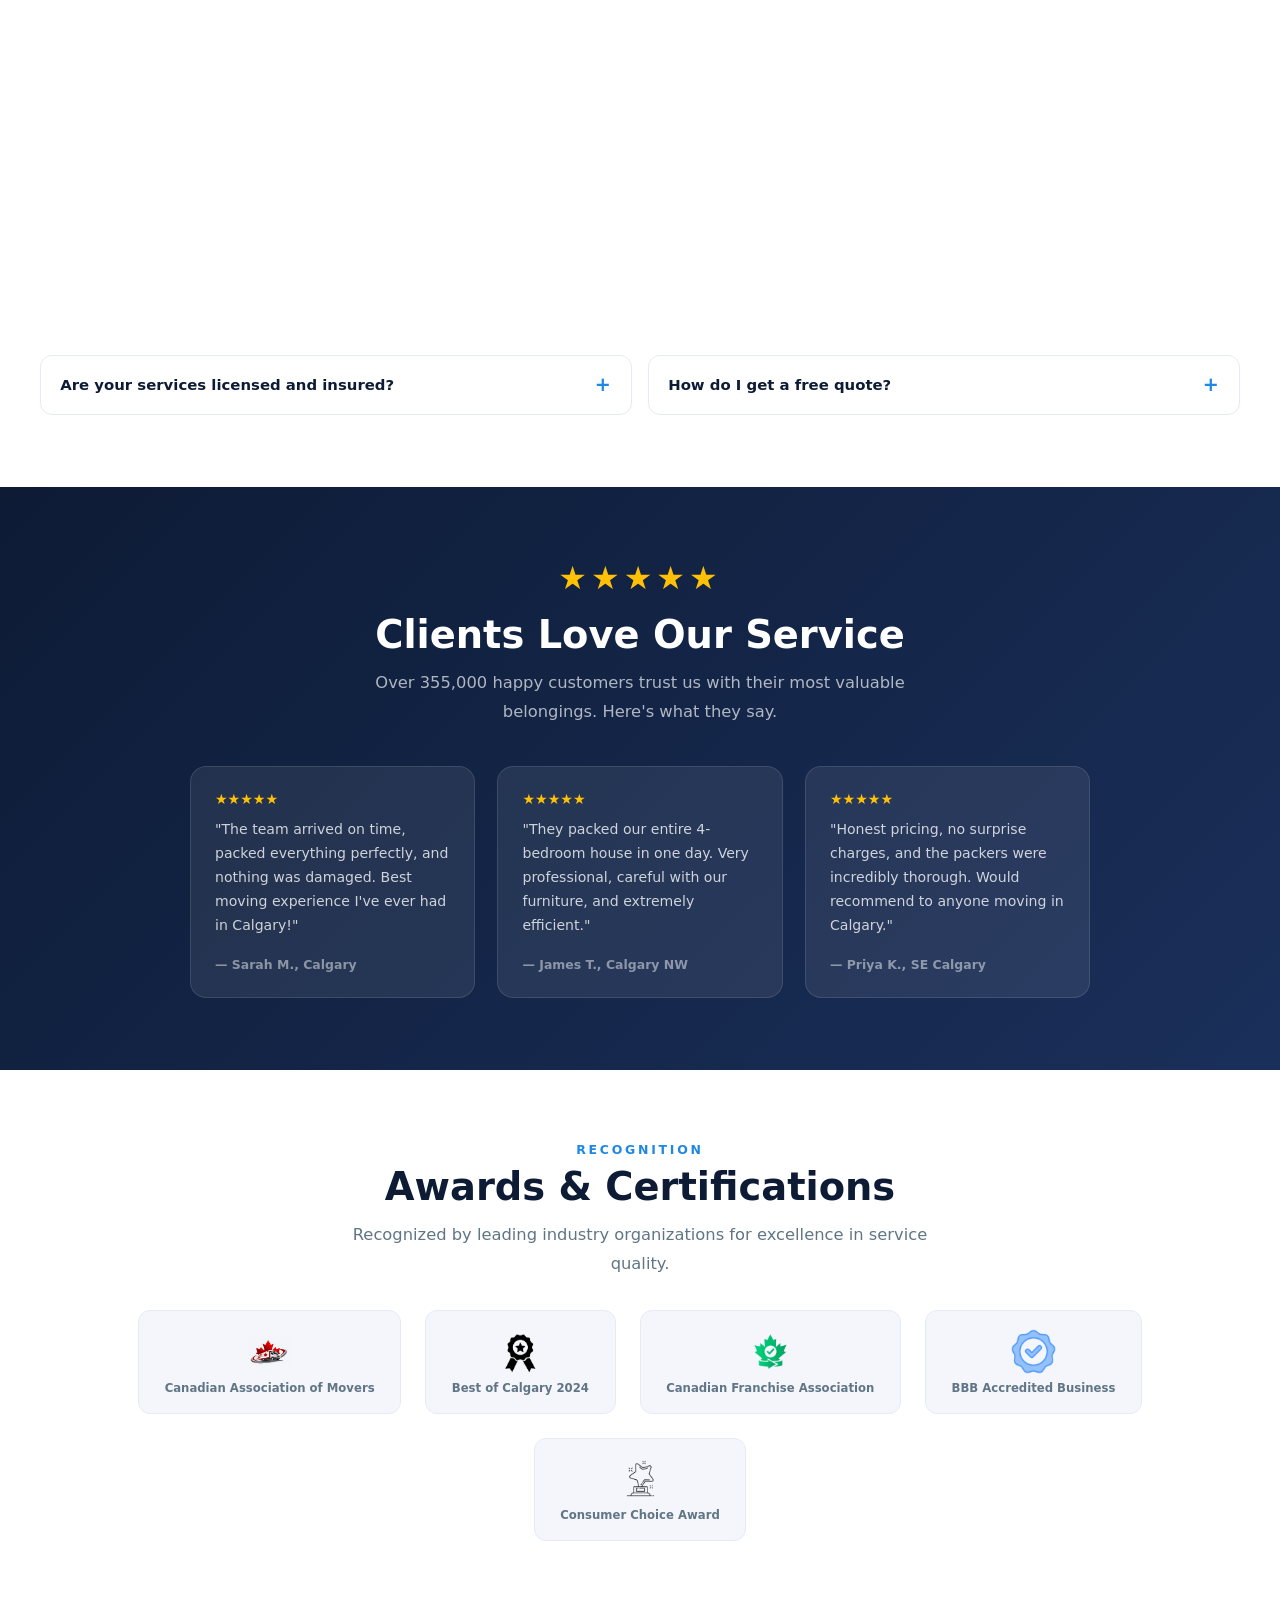
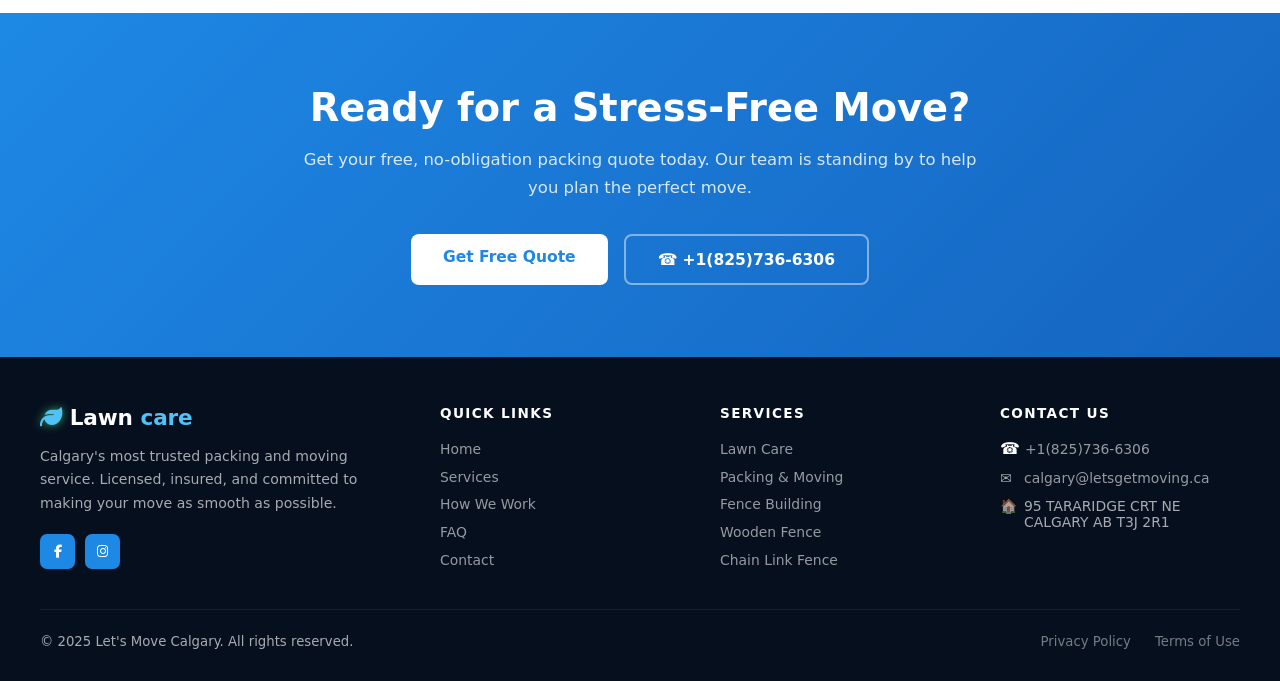
==== commit 430a65c6: "Unify header/footer across all pages and enhance logo with green leaf icon - Replaced lc-* nav/foote" ====
--- a/index.html
+++ b/index.html
@@ -37,6 +37,17 @@
       font-size: 1.35rem;
       font-weight: 800;
       text-decoration: none;
+      display: inline-flex;
+      align-items: center;
+      gap: 0.5rem;
+      letter-spacing: -0.01em;
+    }
+    .mv-logo-icon {
+      font-size: 1.4rem;
+      color: #4ade80;
+      flex-shrink: 0;
+      filter: drop-shadow(0 0 5px rgba(74,222,128,0.7));
+      line-height: 1;
     }
     .mv-logo span { color: #4fc3f7; }
     .mv-nav-links {
@@ -553,7 +564,7 @@
 <!-- ═══ HEADER ═══ -->
 <header class="mv-header">
   <nav class="mv-nav">
-    <a class="mv-logo" href="index.html">Lawn care</a>
+    <a class="mv-logo" href="index.html"><span class="mv-logo-icon"><i class="fa-solid fa-leaf"></i></span>Lawn<span>care</span></a>
     <ul class="mv-nav-links" id="mvNavLinks">
       <li><a href="index.html">Home</a></li>
       <li class="dropdown">
@@ -1038,7 +1049,7 @@
   <div class="mv-footer-in">
     <div class="mv-footer-grid">
       <div class="mv-footer-brand">
-        <a class="mv-logo" href="index.html">Lawn care</a>
+        <a class="mv-logo" href="index.html"><span class="mv-logo-icon"><i class="fa-solid fa-leaf"></i></span>Lawn<span>care</span></a>
         <p>Calgary's most trusted packing and moving service. Licensed, insured, and committed to making your move as smooth as possible.</p>
         <div class="mv-social">
           <a href="#" aria-label="Facebook"><i class="fa-brands fa-facebook-f"></i></a>
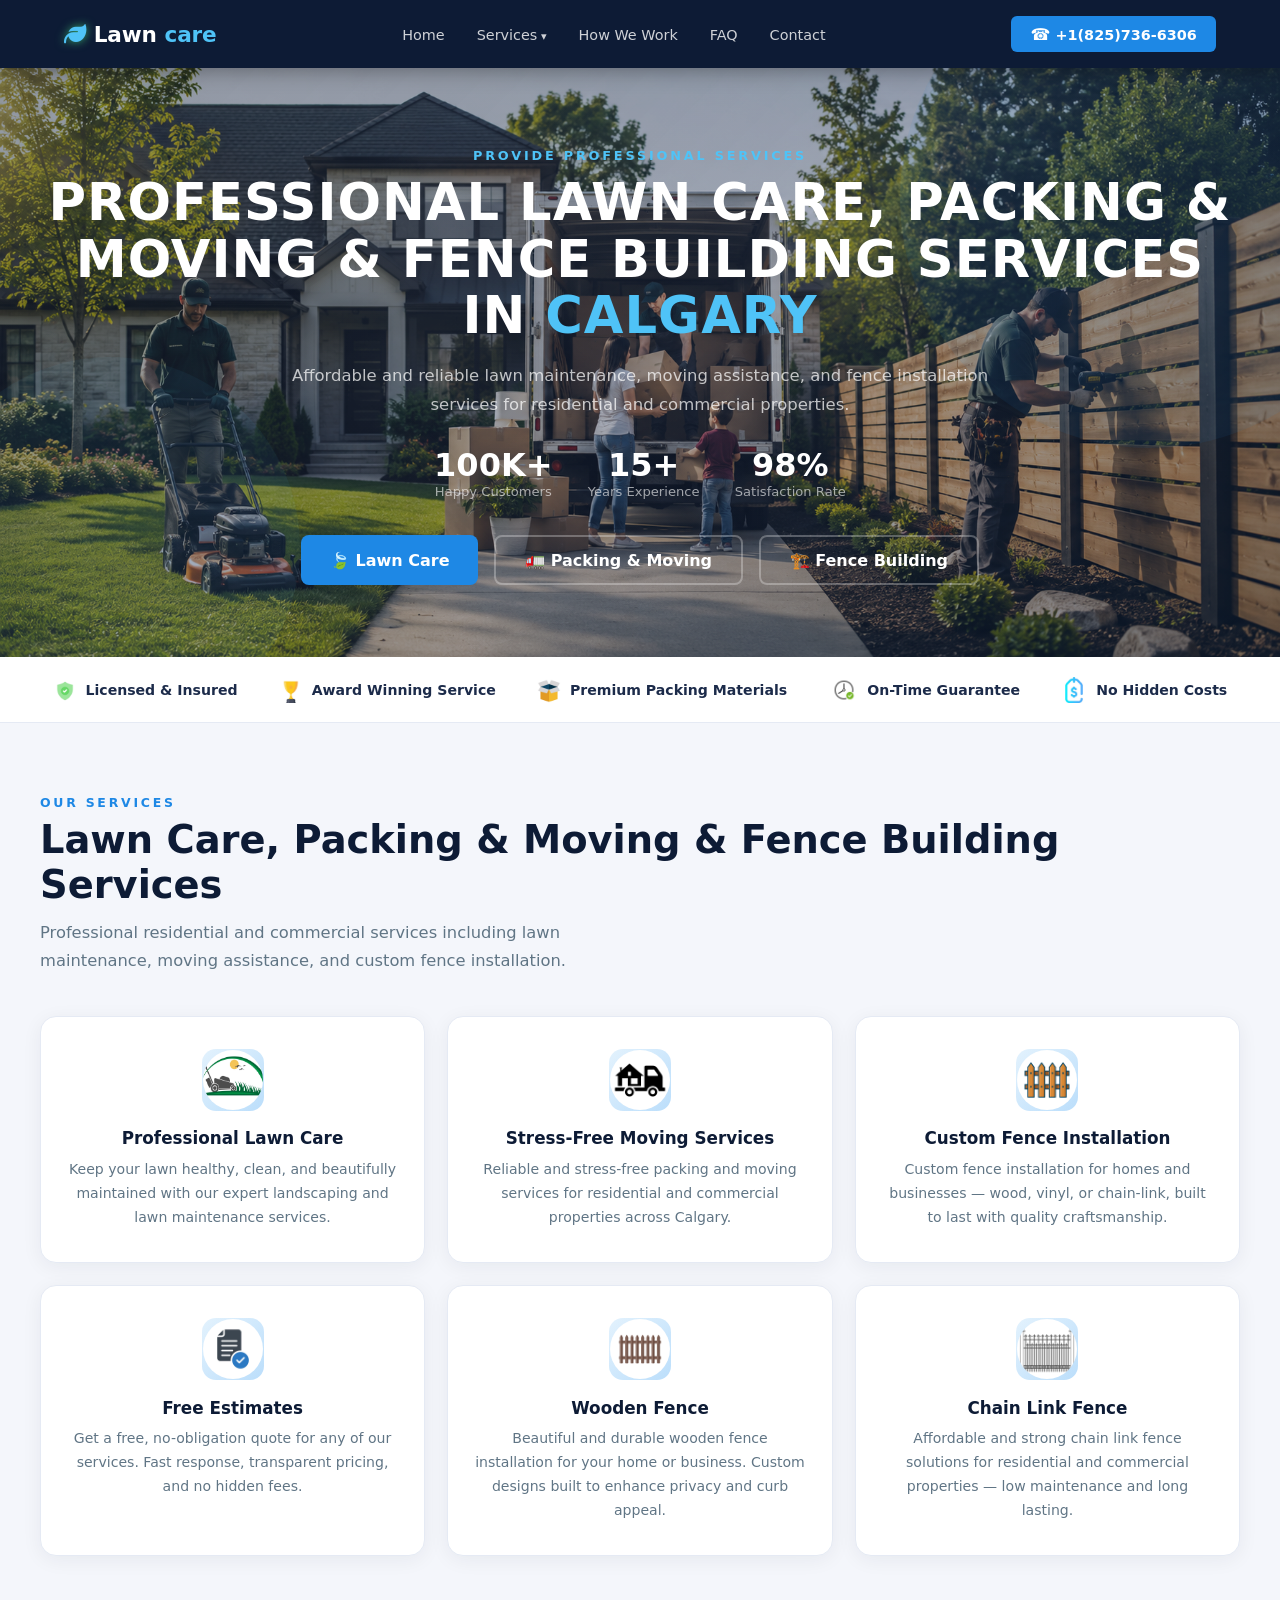
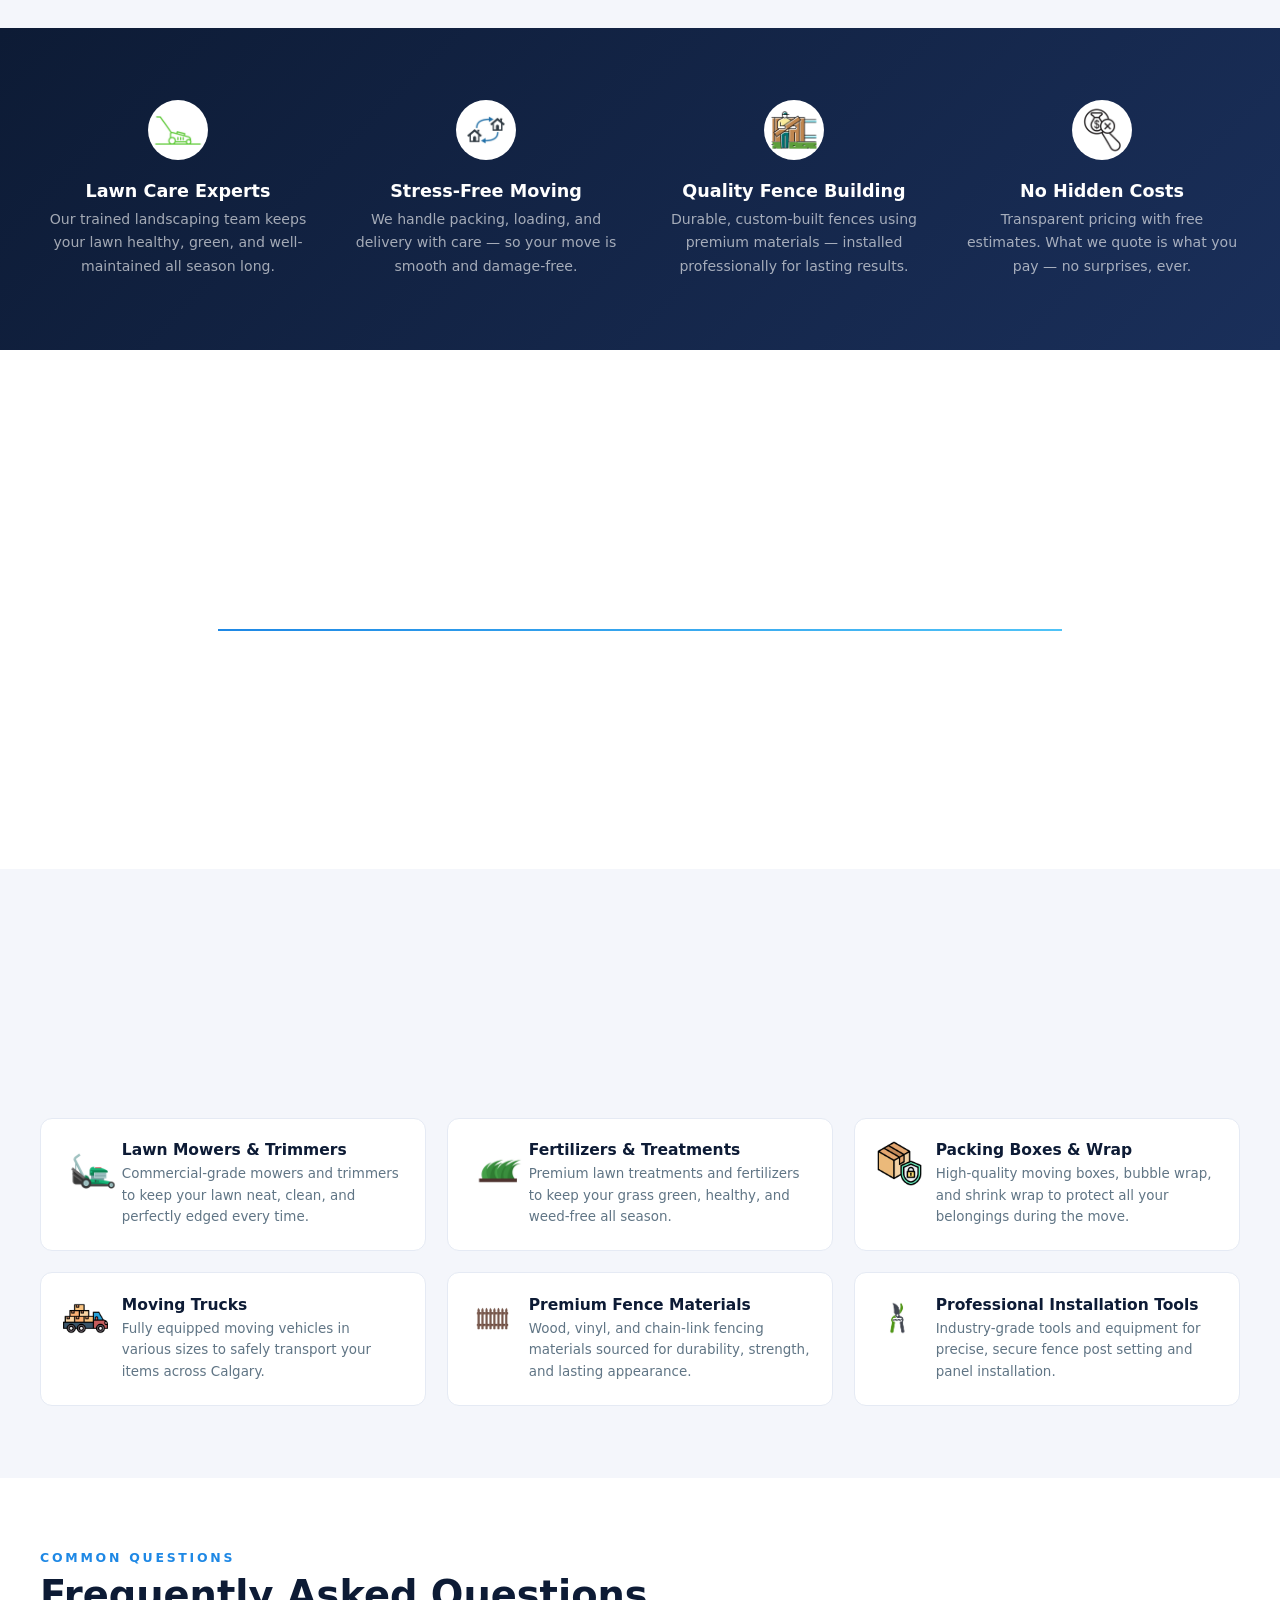
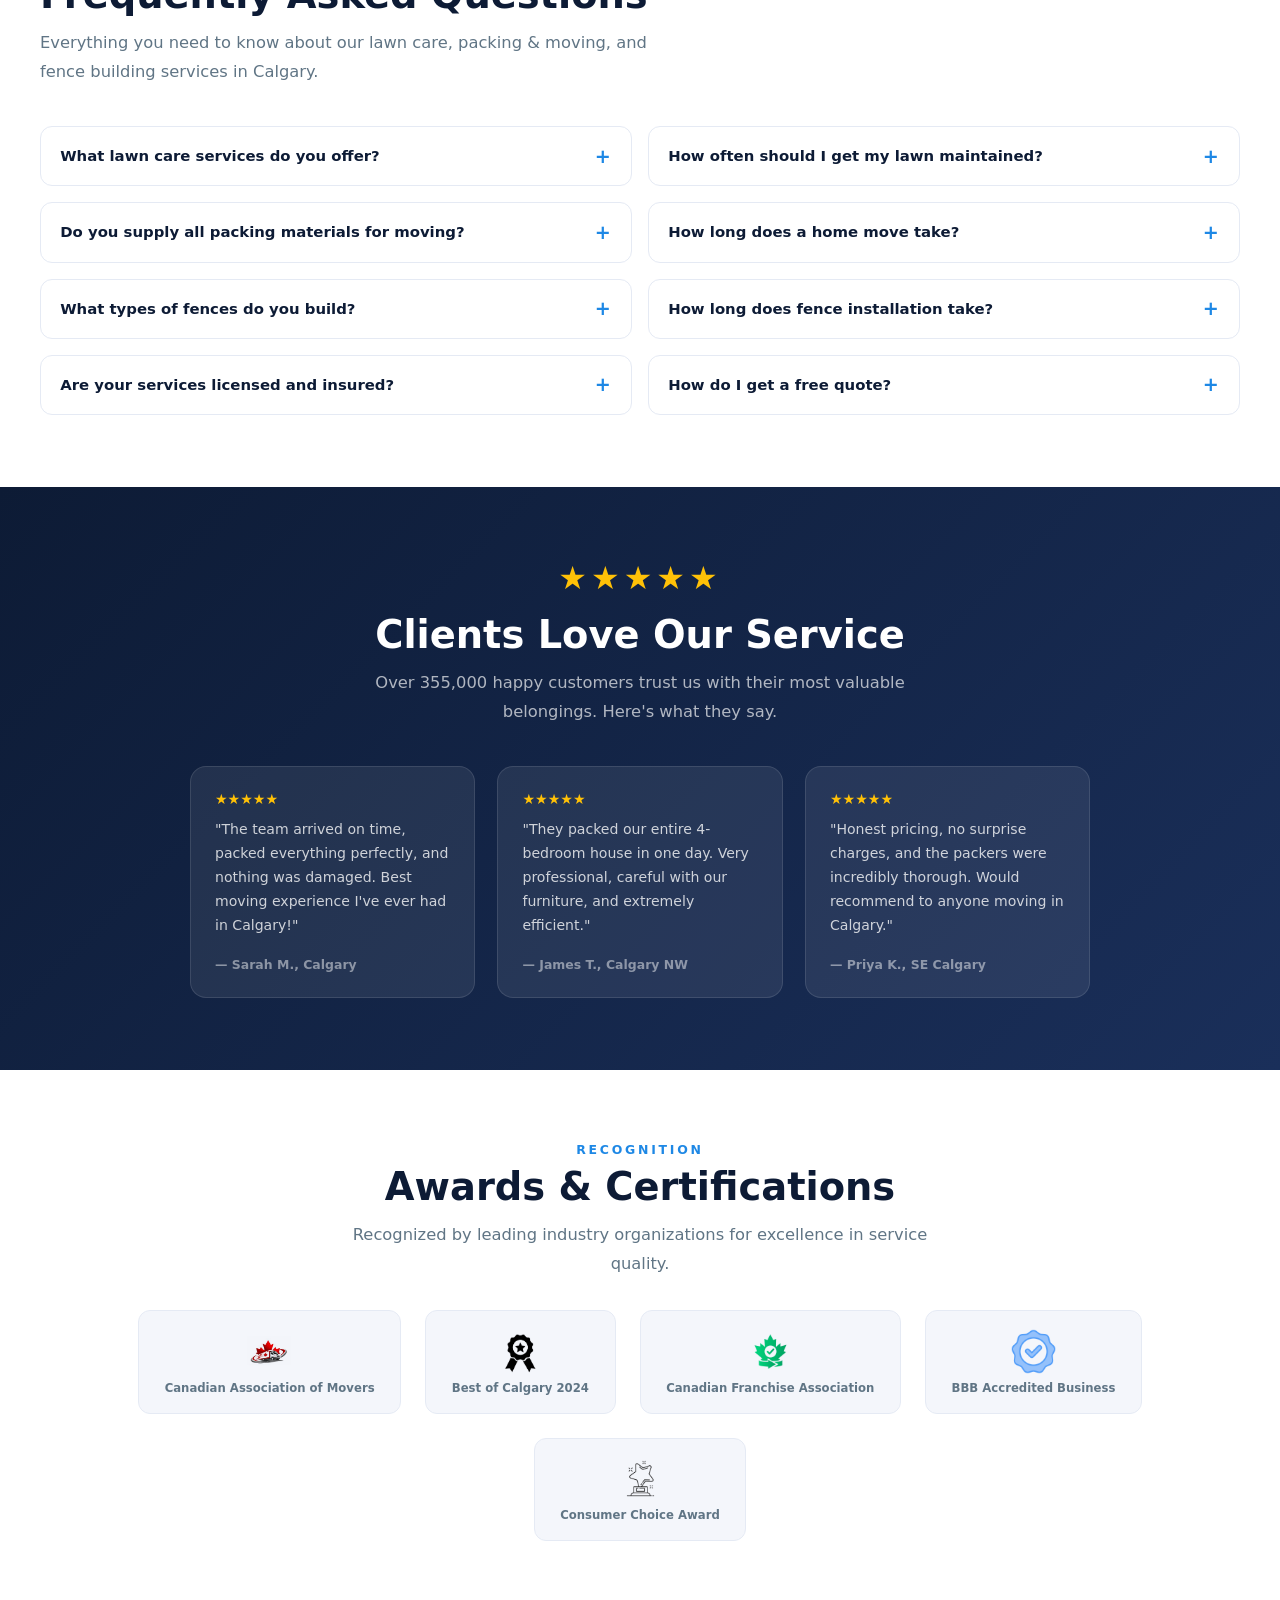
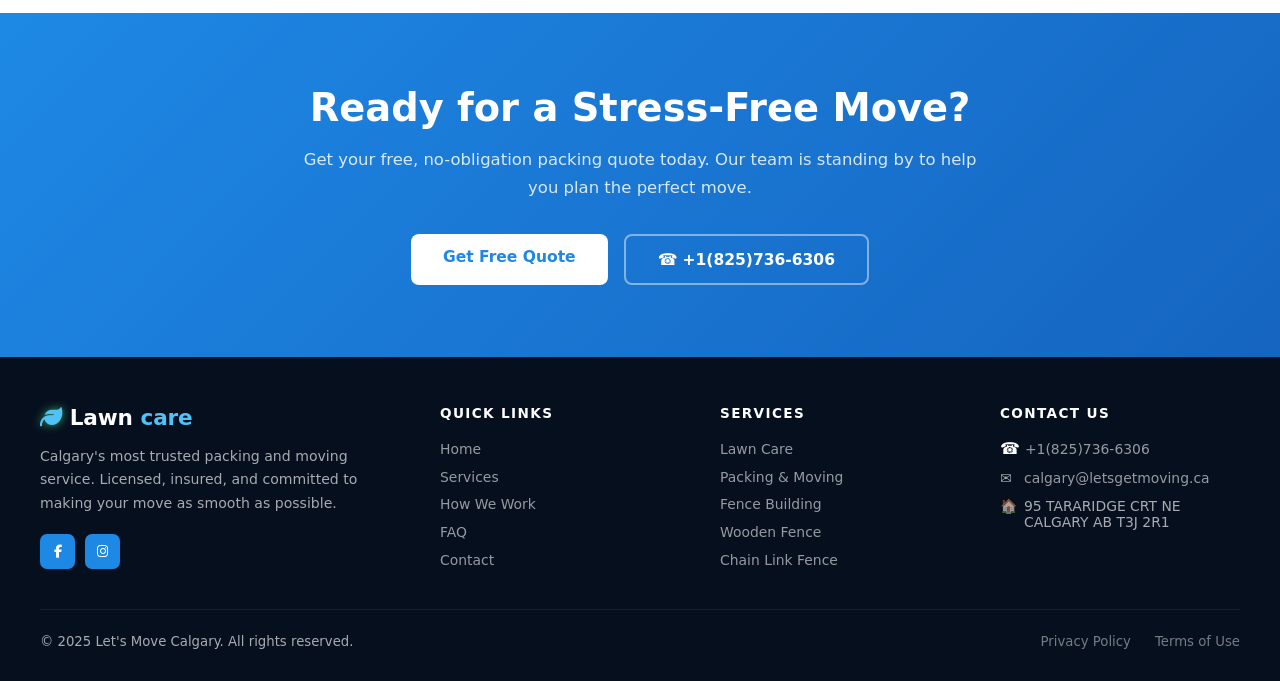
==== commit e31d0d94: "Reorganize site assets into structured folders Move CSS, JS, and images into assets/ with hero/, ico" ====
--- a/index.html
+++ b/index.html
@@ -108,7 +108,7 @@
 
     /* ── HERO ── */
     .mv-hero {
-      background: linear-gradient(135deg, rgba(13,27,53,0.45) 0%, rgba(26,47,90,0.35) 55%, rgba(10,32,64,0.50) 100%), url('hero-bg.png') center/cover no-repeat;
+      background: linear-gradient(135deg, rgba(13,27,53,0.45) 0%, rgba(26,47,90,0.35) 55%, rgba(10,32,64,0.50) 100%), url('assets/images/hero/hero-bg.png') center/cover no-repeat;
       position: relative;
       overflow: hidden;
       padding: 5rem 1.5rem 4.5rem;
@@ -705,11 +705,11 @@
 <!-- ═══ TRUST BAR ═══ -->
 <div class="mv-trust-bar">
   <div class="mv-trust-bar-inner">
-    <div class="mv-trust-item"><span class="ti"><img src="licensed-insured.jpg" alt="Licensed & Insured" style="width:24px;height:24px;object-fit:contain;vertical-align:middle;" /></span> Licensed &amp; Insured</div>
-    <div class="mv-trust-item"><span class="ti"><img src="award-winning-ser.png" alt="Award Winning Service" style="width:24px;height:24px;object-fit:contain;vertical-align:middle;" /></span> Award Winning Service</div>
-    <div class="mv-trust-item"><span class="ti"><img src="premium-packing-materials.jpg" alt="Premium Packing Materials" style="width:24px;height:24px;object-fit:contain;vertical-align:middle;" /></span> Premium Packing Materials</div>
-    <div class="mv-trust-item"><span class="ti"><img src="on-time-guarante.jpg" alt="On-Time Guarantee" style="width:30px;height:30px;object-fit:contain;vertical-align:middle;" /></span> On-Time Guarantee</div>
-    <div class="mv-trust-item"><span class="ti"><img src="no-hidden-costs.jpg" alt="No Hidden Costs" style="width:26px;height:26px;object-fit:contain;vertical-align:middle;" /></span> No Hidden Costs</div>
+    <div class="mv-trust-item"><span class="ti"><img src="assets/images/badges/licensed-insured.jpg" alt="Licensed & Insured" style="width:24px;height:24px;object-fit:contain;vertical-align:middle;" /></span> Licensed &amp; Insured</div>
+    <div class="mv-trust-item"><span class="ti"><img src="assets/images/badges/award-winning-ser.png" alt="Award Winning Service" style="width:24px;height:24px;object-fit:contain;vertical-align:middle;" /></span> Award Winning Service</div>
+    <div class="mv-trust-item"><span class="ti"><img src="assets/images/services/premium-packing-materials.jpg" alt="Premium Packing Materials" style="width:24px;height:24px;object-fit:contain;vertical-align:middle;" /></span> Premium Packing Materials</div>
+    <div class="mv-trust-item"><span class="ti"><img src="assets/images/badges/on-time-guarante.jpg" alt="On-Time Guarantee" style="width:30px;height:30px;object-fit:contain;vertical-align:middle;" /></span> On-Time Guarantee</div>
+    <div class="mv-trust-item"><span class="ti"><img src="assets/images/unused/no-hidden-costs.jpg" alt="No Hidden Costs" style="width:26px;height:26px;object-fit:contain;vertical-align:middle;" /></span> No Hidden Costs</div>
   </div>
 </div>
 
@@ -721,32 +721,32 @@
     <p class="mv-sub fu d2">Professional residential and commercial services including lawn maintenance, moving assistance, and custom fence installation.</p>
     <div class="mv-services-grid">
       <div class="mv-sc fu d1">
-        <div class="mv-sc-icon"><img src="lawn-care-service.png" alt="Lawn Care" style="width:60px;height:60px;object-fit:cover;border-radius:50%;" /></div>
+        <div class="mv-sc-icon"><img src="assets/images/services/lawn-care-service.png" alt="Lawn Care" style="width:60px;height:60px;object-fit:cover;border-radius:50%;" /></div>
         <h3>Professional Lawn Care</h3>
         <p>Keep your lawn healthy, clean, and beautifully maintained with our expert landscaping and lawn maintenance services.</p>
       </div>
       <div class="mv-sc fu d2">
-        <div class="mv-sc-icon"><img src="packing.jpg" alt="Packing & Moving" style="width:60px;height:60px;object-fit:cover;border-radius:50%;" /></div>
+        <div class="mv-sc-icon"><img src="assets/images/services/packing.jpg" alt="Packing & Moving" style="width:60px;height:60px;object-fit:cover;border-radius:50%;" /></div>
         <h3>Stress-Free Moving Services</h3>
         <p>Reliable and stress-free packing and moving services for residential and commercial properties across Calgary.</p>
       </div>
       <div class="mv-sc fu d3">
-        <div class="mv-sc-icon"><img src="fenceb.jpg" alt="Fence Building" style="width:60px;height:60px;object-fit:cover;border-radius:50%;" /></div>
+        <div class="mv-sc-icon"><img src="assets/images/services/fenceb.jpg" alt="Fence Building" style="width:60px;height:60px;object-fit:cover;border-radius:50%;" /></div>
         <h3>Custom Fence Installation</h3>
         <p>Custom fence installation for homes and businesses — wood, vinyl, or chain-link, built to last with quality craftsmanship.</p>
       </div>
       <div class="mv-sc fu d4">
-        <div class="mv-sc-icon"><img src="free-estimates.jpg" alt="Free Estimates" style="width:60px;height:60px;object-fit:cover;border-radius:50%;" /></div>
+        <div class="mv-sc-icon"><img src="assets/images/badges/free-estimates.jpg" alt="Free Estimates" style="width:60px;height:60px;object-fit:cover;border-radius:50%;" /></div>
         <h3>Free Estimates</h3>
         <p>Get a free, no-obligation quote for any of our services. Fast response, transparent pricing, and no hidden fees.</p>
       </div>
       <div class="mv-sc fu d5">
-        <div class="mv-sc-icon"><img src="premium-fence.jpg" alt="Wooden Fence" style="width:60px;height:60px;object-fit:cover;border-radius:50%;" /></div>
+        <div class="mv-sc-icon"><img src="assets/images/services/premium-fence.jpg" alt="Wooden Fence" style="width:60px;height:60px;object-fit:cover;border-radius:50%;" /></div>
         <h3>Wooden Fence</h3>
         <p>Beautiful and durable wooden fence installation for your home or business. Custom designs built to enhance privacy and curb appeal.</p>
       </div>
       <div class="mv-sc fu d6">
-        <div class="mv-sc-icon"><img src="chain-link-fence.jpg" alt="Chain Link Fence" style="width:60px;height:60px;object-fit:cover;border-radius:50%;" /></div>
+        <div class="mv-sc-icon"><img src="assets/images/services/chain-link-fence.jpg" alt="Chain Link Fence" style="width:60px;height:60px;object-fit:cover;border-radius:50%;" /></div>
         <h3>Chain Link Fence</h3>
         <p>Affordable and strong chain link fence solutions for residential and commercial properties — low maintenance and long lasting.</p>
       </div>
@@ -759,22 +759,22 @@
   <div class="mv-sec-in">
     <div class="mv-benefits-grid">
       <div class="mv-ben fu">
-        <span class="mv-ben-icon"><img src="icon-lawn.jpg" alt="Lawn Care" style="width:60px;height:60px;object-fit:cover;border-radius:50%;" /></span>
+        <span class="mv-ben-icon"><img src="assets/images/icons/icon-lawn.jpg" alt="Lawn Care" style="width:60px;height:60px;object-fit:cover;border-radius:50%;" /></span>
         <h3>Lawn Care Experts</h3>
         <p>Our trained landscaping team keeps your lawn healthy, green, and well-maintained all season long.</p>
       </div>
       <div class="mv-ben fu d1">
-        <span class="mv-ben-icon"><img src="icon-moving.jpg" alt="Packing & Moving" style="width:60px;height:60px;object-fit:cover;border-radius:50%;" /></span>
+        <span class="mv-ben-icon"><img src="assets/images/icons/icon-moving.jpg" alt="Packing & Moving" style="width:60px;height:60px;object-fit:cover;border-radius:50%;" /></span>
         <h3>Stress-Free Moving</h3>
         <p>We handle packing, loading, and delivery with care — so your move is smooth and damage-free.</p>
       </div>
       <div class="mv-ben fu d2">
-        <span class="mv-ben-icon"><img src="icon-fence.jpg" alt="Fence Building" style="width:60px;height:60px;object-fit:cover;border-radius:50%;" /></span>
+        <span class="mv-ben-icon"><img src="assets/images/icons/icon-fence.jpg" alt="Fence Building" style="width:60px;height:60px;object-fit:cover;border-radius:50%;" /></span>
         <h3>Quality Fence Building</h3>
         <p>Durable, custom-built fences using premium materials — installed professionally for lasting results.</p>
       </div>
       <div class="mv-ben fu d3">
-        <span class="mv-ben-icon"><img src="icon-no-hidden-cost.jpg" alt="No Hidden Costs" style="width:60px;height:60px;object-fit:cover;border-radius:50%;" /></span>
+        <span class="mv-ben-icon"><img src="assets/images/icons/icon-no-hidden-cost.jpg" alt="No Hidden Costs" style="width:60px;height:60px;object-fit:cover;border-radius:50%;" /></span>
         <h3>No Hidden Costs</h3>
         <p>Transparent pricing with free estimates. What we quote is what you pay — no surprises, ever.</p>
       </div>
@@ -843,42 +843,42 @@
     <p class="mv-sub fu d2">We use quality tools and materials for every job — lawn care, moving, or fence building.</p>
     <div class="mv-materials">
       <div class="mv-mat fu">
-        <div class="mv-mat-icon"><img src="care.jpg" alt="Lawn Mowers & Trimmers" style="width:60px;height:60px;object-fit:cover;border-radius:50%;" /></div>
+        <div class="mv-mat-icon"><img src="assets/images/services/care.jpg" alt="Lawn Mowers & Trimmers" style="width:60px;height:60px;object-fit:cover;border-radius:50%;" /></div>
         <div>
           <h4>Lawn Mowers &amp; Trimmers</h4>
           <p>Commercial-grade mowers and trimmers to keep your lawn neat, clean, and perfectly edged every time.</p>
         </div>
       </div>
       <div class="mv-mat fu d1">
-        <div class="mv-mat-icon"><img src="lawnca.jpg" alt="Fertilizers & Treatments" style="width:60px;height:60px;object-fit:cover;border-radius:50%;" /></div>
+        <div class="mv-mat-icon"><img src="assets/images/services/lawnca.jpg" alt="Fertilizers & Treatments" style="width:60px;height:60px;object-fit:cover;border-radius:50%;" /></div>
         <div>
           <h4>Fertilizers &amp; Treatments</h4>
           <p>Premium lawn treatments and fertilizers to keep your grass green, healthy, and weed-free all season.</p>
         </div>
       </div>
       <div class="mv-mat fu d2">
-        <div class="mv-mat-icon"><img src="packing-boxes-wrap.jpg" alt="Packing Boxes & Wrap" style="width:45px;height:45px;object-fit:contain;border-radius:8px;" /></div>
+        <div class="mv-mat-icon"><img src="assets/images/services/packing-boxes-wrap.jpg" alt="Packing Boxes & Wrap" style="width:45px;height:45px;object-fit:contain;border-radius:8px;" /></div>
         <div>
           <h4>Packing Boxes &amp; Wrap</h4>
           <p>High-quality moving boxes, bubble wrap, and shrink wrap to protect all your belongings during the move.</p>
         </div>
       </div>
       <div class="mv-mat fu d1">
-        <div class="mv-mat-icon"><img src="moving-trucks.jpg" alt="Moving Trucks" style="width:45px;height:45px;object-fit:contain;border-radius:8px;" /></div>
+        <div class="mv-mat-icon"><img src="assets/images/services/moving-trucks.jpg" alt="Moving Trucks" style="width:45px;height:45px;object-fit:contain;border-radius:8px;" /></div>
         <div>
           <h4>Moving Trucks</h4>
           <p>Fully equipped moving vehicles in various sizes to safely transport your items across Calgary.</p>
         </div>
       </div>
       <div class="mv-mat fu d2">
-        <div class="mv-mat-icon"><img src="premium-fence.jpg" alt="Premium Fence Materials" style="width:45px;height:45px;object-fit:contain;border-radius:8px;" /></div>
+        <div class="mv-mat-icon"><img src="assets/images/services/premium-fence.jpg" alt="Premium Fence Materials" style="width:45px;height:45px;object-fit:contain;border-radius:8px;" /></div>
         <div>
           <h4>Premium Fence Materials</h4>
           <p>Wood, vinyl, and chain-link fencing materials sourced for durability, strength, and lasting appearance.</p>
         </div>
       </div>
       <div class="mv-mat fu d3">
-        <div class="mv-mat-icon"><img src="installation-tools.png" alt="Professional Installation Tools" style="width:45px;height:45px;object-fit:contain;border-radius:8px;" /></div>
+        <div class="mv-mat-icon"><img src="assets/images/services/installation-tools.png" alt="Professional Installation Tools" style="width:45px;height:45px;object-fit:contain;border-radius:8px;" /></div>
         <div>
           <h4>Professional Installation Tools</h4>
           <p>Industry-grade tools and equipment for precise, secure fence post setting and panel installation.</p>
@@ -1023,11 +1023,11 @@
     <h2 class="mv-title fu d1">Awards &amp; Certifications</h2>
     <p class="mv-sub fu d2" style="margin:0 auto 0.5rem;">Recognized by leading industry organizations for excellence in service quality.</p>
     <div class="mv-awards">
-      <div class="mv-badge fu"><span class="bi"><img src="canadian-association-movers.png" alt="Canadian Association of Movers" style="width:45px;height:45px;object-fit:contain;vertical-align:middle;mix-blend-mode:multiply;background:transparent;" /></span><span>Canadian Association of Movers</span></div>
-      <div class="mv-badge fu d1"><span class="bi"><img src="best-of-calgary.png" alt="Best of Calgary 2024" style="width:45px;height:45px;object-fit:contain;vertical-align:middle;mix-blend-mode:multiply;background:transparent;" /></span><span>Best of Calgary 2024</span></div>
-      <div class="mv-badge fu d2"><span class="bi"><img src="canadian-franchise-association.jpg" alt="Canadian Franchise Association" style="width:45px;height:45px;object-fit:contain;vertical-align:middle;mix-blend-mode:multiply;background:transparent;" /></span><span>Canadian Franchise Association</span></div>
-      <div class="mv-badge fu d3"><span class="bi"><img src="bbb-accredited-business.jpg" alt="BBB Accredited Business" style="width:45px;height:45px;object-fit:contain;vertical-align:middle;mix-blend-mode:multiply;background:transparent;" /></span><span>BBB Accredited Business</span></div>
-      <div class="mv-badge fu d4"><span class="bi"><img src="consumer-choice-award.jpg" alt="Consumer Choice Award" style="width:45px;height:45px;object-fit:contain;vertical-align:middle;mix-blend-mode:multiply;background:transparent;" /></span><span>Consumer Choice Award</span></div>
+      <div class="mv-badge fu"><span class="bi"><img src="assets/images/badges/canadian-association-movers.png" alt="Canadian Association of Movers" style="width:45px;height:45px;object-fit:contain;vertical-align:middle;mix-blend-mode:multiply;background:transparent;" /></span><span>Canadian Association of Movers</span></div>
+      <div class="mv-badge fu d1"><span class="bi"><img src="assets/images/badges/best-of-calgary.png" alt="Best of Calgary 2024" style="width:45px;height:45px;object-fit:contain;vertical-align:middle;mix-blend-mode:multiply;background:transparent;" /></span><span>Best of Calgary 2024</span></div>
+      <div class="mv-badge fu d2"><span class="bi"><img src="assets/images/badges/canadian-franchise-association.jpg" alt="Canadian Franchise Association" style="width:45px;height:45px;object-fit:contain;vertical-align:middle;mix-blend-mode:multiply;background:transparent;" /></span><span>Canadian Franchise Association</span></div>
+      <div class="mv-badge fu d3"><span class="bi"><img src="assets/images/badges/bbb-accredited-business.jpg" alt="BBB Accredited Business" style="width:45px;height:45px;object-fit:contain;vertical-align:middle;mix-blend-mode:multiply;background:transparent;" /></span><span>BBB Accredited Business</span></div>
+      <div class="mv-badge fu d4"><span class="bi"><img src="assets/images/badges/consumer-choice-award.jpg" alt="Consumer Choice Award" style="width:45px;height:45px;object-fit:contain;vertical-align:middle;mix-blend-mode:multiply;background:transparent;" /></span><span>Consumer Choice Award</span></div>
     </div>
   </div>
 </section>
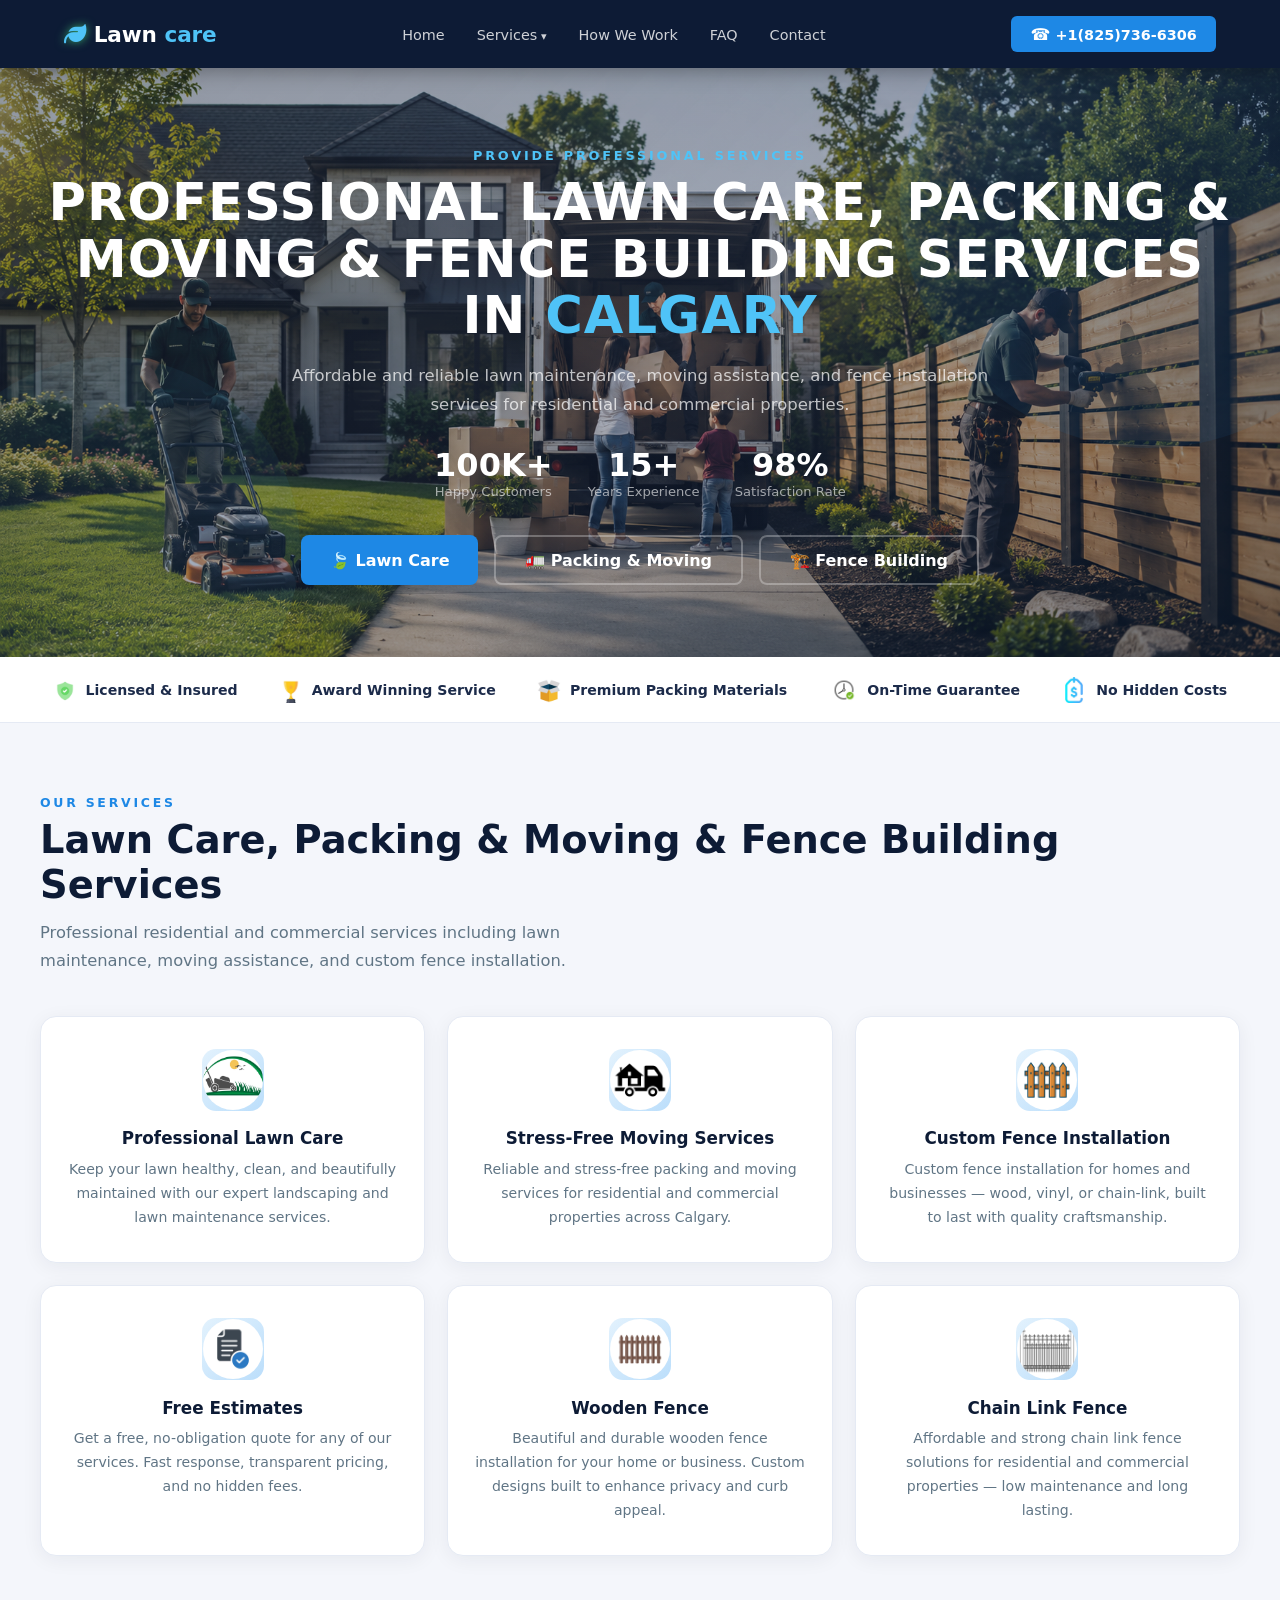
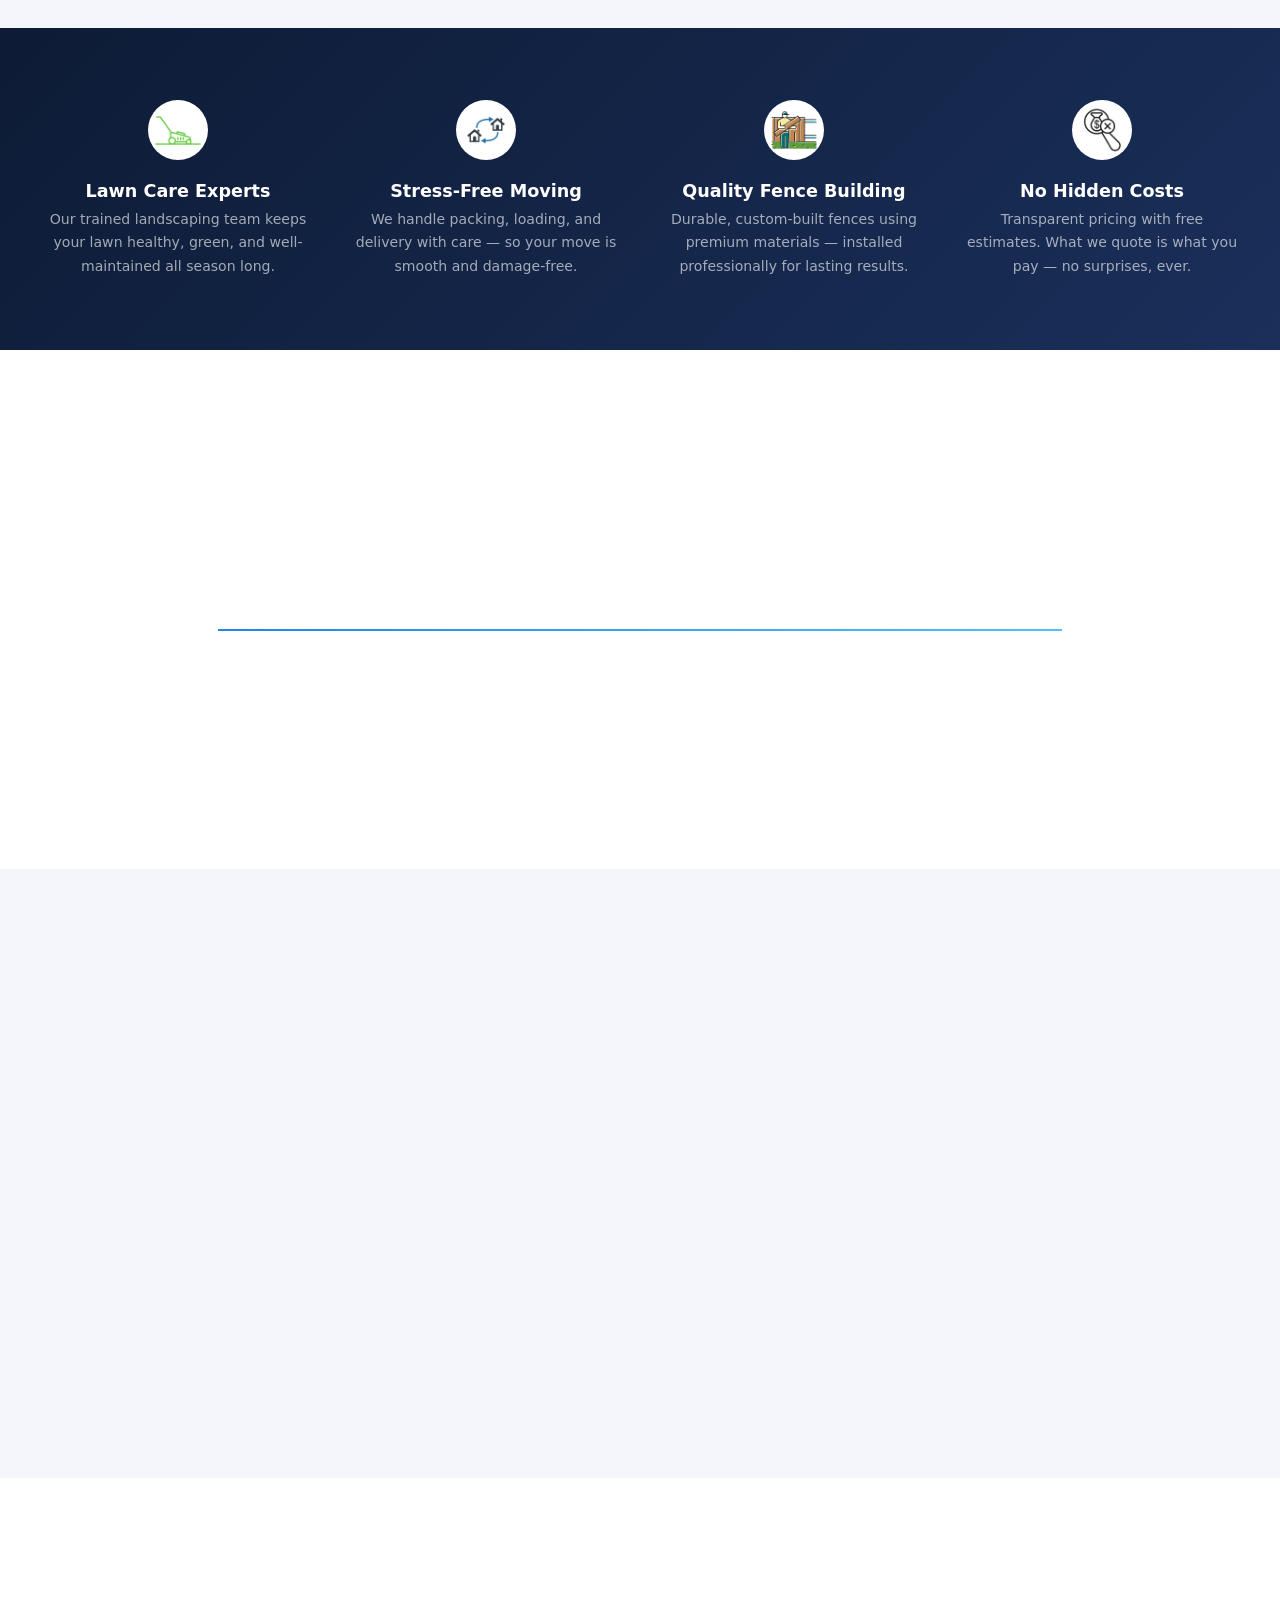
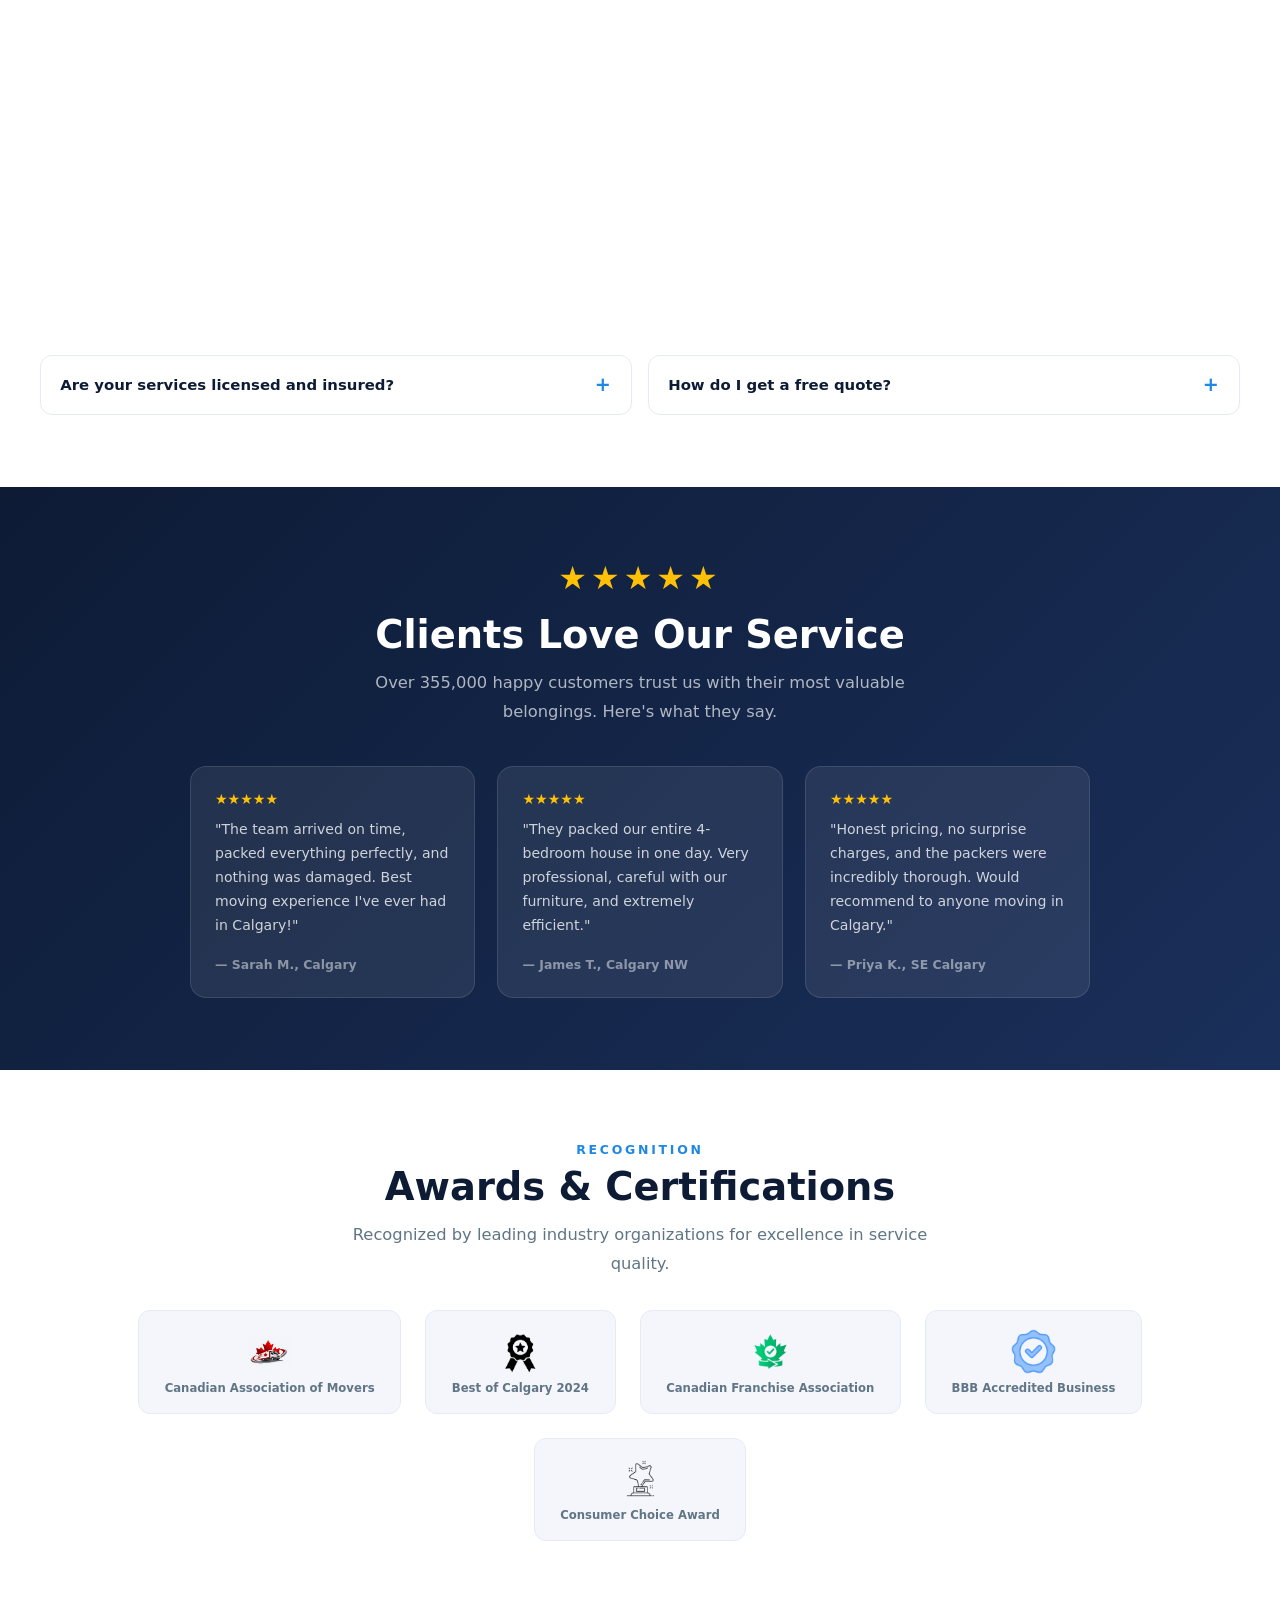
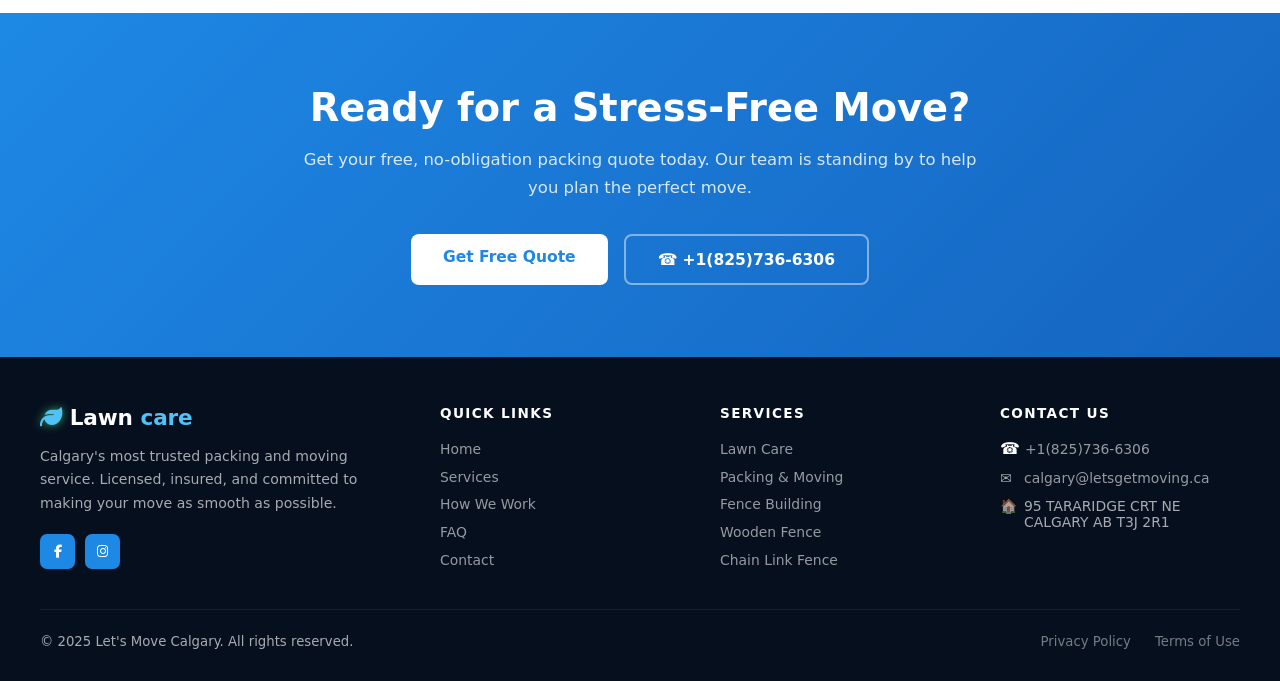
==== commit 9e2edb32: "Make header responsive across all pages with mobile hamburger menu - Add hamburger-to-X animation on" ====
--- a/index.html
+++ b/index.html
@@ -103,12 +103,16 @@
       height: 2px;
       background: white;
       border-radius: 2px;
-      transition: transform 0.25s;
-    }
+      transition: transform 0.25s, opacity 0.25s;
+    }
+    .mv-call-link { display: none; }
+    .mv-mobile-toggle.open span:nth-child(1) { transform: translateY(7px) rotate(45deg); }
+    .mv-mobile-toggle.open span:nth-child(2) { opacity: 0; transform: scaleX(0); }
+    .mv-mobile-toggle.open span:nth-child(3) { transform: translateY(-7px) rotate(-45deg); }
 
     /* ── HERO ── */
     .mv-hero {
-      background: linear-gradient(135deg, rgba(13,27,53,0.45) 0%, rgba(26,47,90,0.35) 55%, rgba(10,32,64,0.50) 100%), url('assets/images/hero/hero-bg.png') center/cover no-repeat;
+      background: linear-gradient(135deg, rgba(13,27,53,0.45) 0%, rgba(26,47,90,0.35) 55%, rgba(10,32,64,0.50) 100%), url('hero-bg.png') center/cover no-repeat;
       position: relative;
       overflow: hidden;
       padding: 5rem 1.5rem 4.5rem;
@@ -552,6 +556,12 @@
       }
       .mv-nav-links.open li { padding: 0.2rem 0; }
       .mv-mobile-toggle { display: flex; }
+      .mv-nav-phone { display: none; }
+      .mv-nav-links.open .mv-dropdown-menu { position: static; box-shadow: none; border: none; border-left: 2px solid rgba(255,255,255,0.15); border-radius: 0; background: transparent; min-width: 0; padding: 0 0 0.3rem 0.8rem; }
+      .mv-nav-links.open .dropdown.mob-open .mv-dropdown-menu { display: block; }
+      .mv-nav-links.open .mv-subdropdown-menu { position: static; box-shadow: none; border: none; border-left: 2px solid rgba(255,255,255,0.15); border-radius: 0; background: transparent; min-width: 0; padding: 0 0 0.3rem 0.8rem; }
+      .mv-nav-links.open .subdropdown.mob-open .mv-subdropdown-menu { display: block; }
+      .mv-call-link { display: block; background: #1e88e5; color: #fff !important; text-align: center; padding: 0.75rem !important; border-radius: 8px; font-weight: 700 !important; margin-top: 0.5rem; text-decoration: none; }
       .mv-services-grid, .mv-benefits-grid, .mv-materials, .mv-faq-grid, .mv-testi-grid, .mv-other-grid, .mv-packages { grid-template-columns: 1fr; }
       .mv-footer-grid { grid-template-columns: 1fr; }
       .mv-footer-bot { flex-direction: column; text-align: center; }
@@ -705,11 +715,11 @@
 <!-- ═══ TRUST BAR ═══ -->
 <div class="mv-trust-bar">
   <div class="mv-trust-bar-inner">
-    <div class="mv-trust-item"><span class="ti"><img src="assets/images/badges/licensed-insured.jpg" alt="Licensed & Insured" style="width:24px;height:24px;object-fit:contain;vertical-align:middle;" /></span> Licensed &amp; Insured</div>
-    <div class="mv-trust-item"><span class="ti"><img src="assets/images/badges/award-winning-ser.png" alt="Award Winning Service" style="width:24px;height:24px;object-fit:contain;vertical-align:middle;" /></span> Award Winning Service</div>
-    <div class="mv-trust-item"><span class="ti"><img src="assets/images/services/premium-packing-materials.jpg" alt="Premium Packing Materials" style="width:24px;height:24px;object-fit:contain;vertical-align:middle;" /></span> Premium Packing Materials</div>
-    <div class="mv-trust-item"><span class="ti"><img src="assets/images/badges/on-time-guarante.jpg" alt="On-Time Guarantee" style="width:30px;height:30px;object-fit:contain;vertical-align:middle;" /></span> On-Time Guarantee</div>
-    <div class="mv-trust-item"><span class="ti"><img src="assets/images/unused/no-hidden-costs.jpg" alt="No Hidden Costs" style="width:26px;height:26px;object-fit:contain;vertical-align:middle;" /></span> No Hidden Costs</div>
+    <div class="mv-trust-item"><span class="ti"><img src="licensed-insured.jpg" alt="Licensed & Insured" style="width:24px;height:24px;object-fit:contain;vertical-align:middle;" /></span> Licensed &amp; Insured</div>
+    <div class="mv-trust-item"><span class="ti"><img src="award-winning-ser.png" alt="Award Winning Service" style="width:24px;height:24px;object-fit:contain;vertical-align:middle;" /></span> Award Winning Service</div>
+    <div class="mv-trust-item"><span class="ti"><img src="premium-packing-materials.jpg" alt="Premium Packing Materials" style="width:24px;height:24px;object-fit:contain;vertical-align:middle;" /></span> Premium Packing Materials</div>
+    <div class="mv-trust-item"><span class="ti"><img src="on-time-guarante.jpg" alt="On-Time Guarantee" style="width:30px;height:30px;object-fit:contain;vertical-align:middle;" /></span> On-Time Guarantee</div>
+    <div class="mv-trust-item"><span class="ti"><img src="no-hidden-costs.jpg" alt="No Hidden Costs" style="width:26px;height:26px;object-fit:contain;vertical-align:middle;" /></span> No Hidden Costs</div>
   </div>
 </div>
 
@@ -721,32 +731,32 @@
     <p class="mv-sub fu d2">Professional residential and commercial services including lawn maintenance, moving assistance, and custom fence installation.</p>
     <div class="mv-services-grid">
       <div class="mv-sc fu d1">
-        <div class="mv-sc-icon"><img src="assets/images/services/lawn-care-service.png" alt="Lawn Care" style="width:60px;height:60px;object-fit:cover;border-radius:50%;" /></div>
+        <div class="mv-sc-icon"><img src="lawn-care-service.png" alt="Lawn Care" style="width:60px;height:60px;object-fit:cover;border-radius:50%;" /></div>
         <h3>Professional Lawn Care</h3>
         <p>Keep your lawn healthy, clean, and beautifully maintained with our expert landscaping and lawn maintenance services.</p>
       </div>
       <div class="mv-sc fu d2">
-        <div class="mv-sc-icon"><img src="assets/images/services/packing.jpg" alt="Packing & Moving" style="width:60px;height:60px;object-fit:cover;border-radius:50%;" /></div>
+        <div class="mv-sc-icon"><img src="packing.jpg" alt="Packing & Moving" style="width:60px;height:60px;object-fit:cover;border-radius:50%;" /></div>
         <h3>Stress-Free Moving Services</h3>
         <p>Reliable and stress-free packing and moving services for residential and commercial properties across Calgary.</p>
       </div>
       <div class="mv-sc fu d3">
-        <div class="mv-sc-icon"><img src="assets/images/services/fenceb.jpg" alt="Fence Building" style="width:60px;height:60px;object-fit:cover;border-radius:50%;" /></div>
+        <div class="mv-sc-icon"><img src="fenceb.jpg" alt="Fence Building" style="width:60px;height:60px;object-fit:cover;border-radius:50%;" /></div>
         <h3>Custom Fence Installation</h3>
         <p>Custom fence installation for homes and businesses — wood, vinyl, or chain-link, built to last with quality craftsmanship.</p>
       </div>
       <div class="mv-sc fu d4">
-        <div class="mv-sc-icon"><img src="assets/images/badges/free-estimates.jpg" alt="Free Estimates" style="width:60px;height:60px;object-fit:cover;border-radius:50%;" /></div>
+        <div class="mv-sc-icon"><img src="free-estimates.jpg" alt="Free Estimates" style="width:60px;height:60px;object-fit:cover;border-radius:50%;" /></div>
         <h3>Free Estimates</h3>
         <p>Get a free, no-obligation quote for any of our services. Fast response, transparent pricing, and no hidden fees.</p>
       </div>
       <div class="mv-sc fu d5">
-        <div class="mv-sc-icon"><img src="assets/images/services/premium-fence.jpg" alt="Wooden Fence" style="width:60px;height:60px;object-fit:cover;border-radius:50%;" /></div>
+        <div class="mv-sc-icon"><img src="premium-fence.jpg" alt="Wooden Fence" style="width:60px;height:60px;object-fit:cover;border-radius:50%;" /></div>
         <h3>Wooden Fence</h3>
         <p>Beautiful and durable wooden fence installation for your home or business. Custom designs built to enhance privacy and curb appeal.</p>
       </div>
       <div class="mv-sc fu d6">
-        <div class="mv-sc-icon"><img src="assets/images/services/chain-link-fence.jpg" alt="Chain Link Fence" style="width:60px;height:60px;object-fit:cover;border-radius:50%;" /></div>
+        <div class="mv-sc-icon"><img src="chain-link-fence.jpg" alt="Chain Link Fence" style="width:60px;height:60px;object-fit:cover;border-radius:50%;" /></div>
         <h3>Chain Link Fence</h3>
         <p>Affordable and strong chain link fence solutions for residential and commercial properties — low maintenance and long lasting.</p>
       </div>
@@ -759,22 +769,22 @@
   <div class="mv-sec-in">
     <div class="mv-benefits-grid">
       <div class="mv-ben fu">
-        <span class="mv-ben-icon"><img src="assets/images/icons/icon-lawn.jpg" alt="Lawn Care" style="width:60px;height:60px;object-fit:cover;border-radius:50%;" /></span>
+        <span class="mv-ben-icon"><img src="icon-lawn.jpg" alt="Lawn Care" style="width:60px;height:60px;object-fit:cover;border-radius:50%;" /></span>
         <h3>Lawn Care Experts</h3>
         <p>Our trained landscaping team keeps your lawn healthy, green, and well-maintained all season long.</p>
       </div>
       <div class="mv-ben fu d1">
-        <span class="mv-ben-icon"><img src="assets/images/icons/icon-moving.jpg" alt="Packing & Moving" style="width:60px;height:60px;object-fit:cover;border-radius:50%;" /></span>
+        <span class="mv-ben-icon"><img src="icon-moving.jpg" alt="Packing & Moving" style="width:60px;height:60px;object-fit:cover;border-radius:50%;" /></span>
         <h3>Stress-Free Moving</h3>
         <p>We handle packing, loading, and delivery with care — so your move is smooth and damage-free.</p>
       </div>
       <div class="mv-ben fu d2">
-        <span class="mv-ben-icon"><img src="assets/images/icons/icon-fence.jpg" alt="Fence Building" style="width:60px;height:60px;object-fit:cover;border-radius:50%;" /></span>
+        <span class="mv-ben-icon"><img src="icon-fence.jpg" alt="Fence Building" style="width:60px;height:60px;object-fit:cover;border-radius:50%;" /></span>
         <h3>Quality Fence Building</h3>
         <p>Durable, custom-built fences using premium materials — installed professionally for lasting results.</p>
       </div>
       <div class="mv-ben fu d3">
-        <span class="mv-ben-icon"><img src="assets/images/icons/icon-no-hidden-cost.jpg" alt="No Hidden Costs" style="width:60px;height:60px;object-fit:cover;border-radius:50%;" /></span>
+        <span class="mv-ben-icon"><img src="icon-no-hidden-cost.jpg" alt="No Hidden Costs" style="width:60px;height:60px;object-fit:cover;border-radius:50%;" /></span>
         <h3>No Hidden Costs</h3>
         <p>Transparent pricing with free estimates. What we quote is what you pay — no surprises, ever.</p>
       </div>
@@ -843,42 +853,42 @@
     <p class="mv-sub fu d2">We use quality tools and materials for every job — lawn care, moving, or fence building.</p>
     <div class="mv-materials">
       <div class="mv-mat fu">
-        <div class="mv-mat-icon"><img src="assets/images/services/care.jpg" alt="Lawn Mowers & Trimmers" style="width:60px;height:60px;object-fit:cover;border-radius:50%;" /></div>
+        <div class="mv-mat-icon"><img src="care.jpg" alt="Lawn Mowers & Trimmers" style="width:60px;height:60px;object-fit:cover;border-radius:50%;" /></div>
         <div>
           <h4>Lawn Mowers &amp; Trimmers</h4>
           <p>Commercial-grade mowers and trimmers to keep your lawn neat, clean, and perfectly edged every time.</p>
         </div>
       </div>
       <div class="mv-mat fu d1">
-        <div class="mv-mat-icon"><img src="assets/images/services/lawnca.jpg" alt="Fertilizers & Treatments" style="width:60px;height:60px;object-fit:cover;border-radius:50%;" /></div>
+        <div class="mv-mat-icon"><img src="lawnca.jpg" alt="Fertilizers & Treatments" style="width:60px;height:60px;object-fit:cover;border-radius:50%;" /></div>
         <div>
           <h4>Fertilizers &amp; Treatments</h4>
           <p>Premium lawn treatments and fertilizers to keep your grass green, healthy, and weed-free all season.</p>
         </div>
       </div>
       <div class="mv-mat fu d2">
-        <div class="mv-mat-icon"><img src="assets/images/services/packing-boxes-wrap.jpg" alt="Packing Boxes & Wrap" style="width:45px;height:45px;object-fit:contain;border-radius:8px;" /></div>
+        <div class="mv-mat-icon"><img src="packing-boxes-wrap.jpg" alt="Packing Boxes & Wrap" style="width:45px;height:45px;object-fit:contain;border-radius:8px;" /></div>
         <div>
           <h4>Packing Boxes &amp; Wrap</h4>
           <p>High-quality moving boxes, bubble wrap, and shrink wrap to protect all your belongings during the move.</p>
         </div>
       </div>
       <div class="mv-mat fu d1">
-        <div class="mv-mat-icon"><img src="assets/images/services/moving-trucks.jpg" alt="Moving Trucks" style="width:45px;height:45px;object-fit:contain;border-radius:8px;" /></div>
+        <div class="mv-mat-icon"><img src="moving-trucks.jpg" alt="Moving Trucks" style="width:45px;height:45px;object-fit:contain;border-radius:8px;" /></div>
         <div>
           <h4>Moving Trucks</h4>
           <p>Fully equipped moving vehicles in various sizes to safely transport your items across Calgary.</p>
         </div>
       </div>
       <div class="mv-mat fu d2">
-        <div class="mv-mat-icon"><img src="assets/images/services/premium-fence.jpg" alt="Premium Fence Materials" style="width:45px;height:45px;object-fit:contain;border-radius:8px;" /></div>
+        <div class="mv-mat-icon"><img src="premium-fence.jpg" alt="Premium Fence Materials" style="width:45px;height:45px;object-fit:contain;border-radius:8px;" /></div>
         <div>
           <h4>Premium Fence Materials</h4>
           <p>Wood, vinyl, and chain-link fencing materials sourced for durability, strength, and lasting appearance.</p>
         </div>
       </div>
       <div class="mv-mat fu d3">
-        <div class="mv-mat-icon"><img src="assets/images/services/installation-tools.png" alt="Professional Installation Tools" style="width:45px;height:45px;object-fit:contain;border-radius:8px;" /></div>
+        <div class="mv-mat-icon"><img src="installation-tools.png" alt="Professional Installation Tools" style="width:45px;height:45px;object-fit:contain;border-radius:8px;" /></div>
         <div>
           <h4>Professional Installation Tools</h4>
           <p>Industry-grade tools and equipment for precise, secure fence post setting and panel installation.</p>
@@ -1023,11 +1033,11 @@
     <h2 class="mv-title fu d1">Awards &amp; Certifications</h2>
     <p class="mv-sub fu d2" style="margin:0 auto 0.5rem;">Recognized by leading industry organizations for excellence in service quality.</p>
     <div class="mv-awards">
-      <div class="mv-badge fu"><span class="bi"><img src="assets/images/badges/canadian-association-movers.png" alt="Canadian Association of Movers" style="width:45px;height:45px;object-fit:contain;vertical-align:middle;mix-blend-mode:multiply;background:transparent;" /></span><span>Canadian Association of Movers</span></div>
-      <div class="mv-badge fu d1"><span class="bi"><img src="assets/images/badges/best-of-calgary.png" alt="Best of Calgary 2024" style="width:45px;height:45px;object-fit:contain;vertical-align:middle;mix-blend-mode:multiply;background:transparent;" /></span><span>Best of Calgary 2024</span></div>
-      <div class="mv-badge fu d2"><span class="bi"><img src="assets/images/badges/canadian-franchise-association.jpg" alt="Canadian Franchise Association" style="width:45px;height:45px;object-fit:contain;vertical-align:middle;mix-blend-mode:multiply;background:transparent;" /></span><span>Canadian Franchise Association</span></div>
-      <div class="mv-badge fu d3"><span class="bi"><img src="assets/images/badges/bbb-accredited-business.jpg" alt="BBB Accredited Business" style="width:45px;height:45px;object-fit:contain;vertical-align:middle;mix-blend-mode:multiply;background:transparent;" /></span><span>BBB Accredited Business</span></div>
-      <div class="mv-badge fu d4"><span class="bi"><img src="assets/images/badges/consumer-choice-award.jpg" alt="Consumer Choice Award" style="width:45px;height:45px;object-fit:contain;vertical-align:middle;mix-blend-mode:multiply;background:transparent;" /></span><span>Consumer Choice Award</span></div>
+      <div class="mv-badge fu"><span class="bi"><img src="canadian-association-movers.png" alt="Canadian Association of Movers" style="width:45px;height:45px;object-fit:contain;vertical-align:middle;mix-blend-mode:multiply;background:transparent;" /></span><span>Canadian Association of Movers</span></div>
+      <div class="mv-badge fu d1"><span class="bi"><img src="best-of-calgary.png" alt="Best of Calgary 2024" style="width:45px;height:45px;object-fit:contain;vertical-align:middle;mix-blend-mode:multiply;background:transparent;" /></span><span>Best of Calgary 2024</span></div>
+      <div class="mv-badge fu d2"><span class="bi"><img src="canadian-franchise-association.jpg" alt="Canadian Franchise Association" style="width:45px;height:45px;object-fit:contain;vertical-align:middle;mix-blend-mode:multiply;background:transparent;" /></span><span>Canadian Franchise Association</span></div>
+      <div class="mv-badge fu d3"><span class="bi"><img src="bbb-accredited-business.jpg" alt="BBB Accredited Business" style="width:45px;height:45px;object-fit:contain;vertical-align:middle;mix-blend-mode:multiply;background:transparent;" /></span><span>BBB Accredited Business</span></div>
+      <div class="mv-badge fu d4"><span class="bi"><img src="consumer-choice-award.jpg" alt="Consumer Choice Award" style="width:45px;height:45px;object-fit:contain;vertical-align:middle;mix-blend-mode:multiply;background:transparent;" /></span><span>Consumer Choice Award</span></div>
     </div>
   </div>
 </section>
@@ -1105,7 +1115,26 @@
   const mvToggle = document.getElementById('mvToggle');
   const mvNav = document.getElementById('mvNavLinks');
   if (mvToggle) {
-    mvToggle.addEventListener('click', () => mvNav.classList.toggle('open'));
+    mvToggle.addEventListener('click', () => {
+      mvNav.classList.toggle('open');
+      mvToggle.classList.toggle('open');
+    });
+    mvNav.querySelectorAll('.dropdown > a').forEach(a => {
+      a.addEventListener('click', e => {
+        if (window.innerWidth <= 720) { e.preventDefault(); a.closest('.dropdown').classList.toggle('mob-open'); }
+      });
+    });
+    mvNav.querySelectorAll('.subdropdown > a').forEach(a => {
+      a.addEventListener('click', e => {
+        if (window.innerWidth <= 720) { e.preventDefault(); a.closest('.subdropdown').classList.toggle('mob-open'); }
+      });
+    });
+    document.addEventListener('click', e => {
+      if (!e.target.closest('.mv-header')) { mvNav.classList.remove('open'); mvToggle.classList.remove('open'); }
+    });
+    const callLi = document.createElement('li');
+    callLi.innerHTML = '<a class="mv-call-link" href="tel:18257366306">&#9742; +1(825)736-6306</a>';
+    mvNav.appendChild(callLi);
   }
 
   // ── Scroll reveal
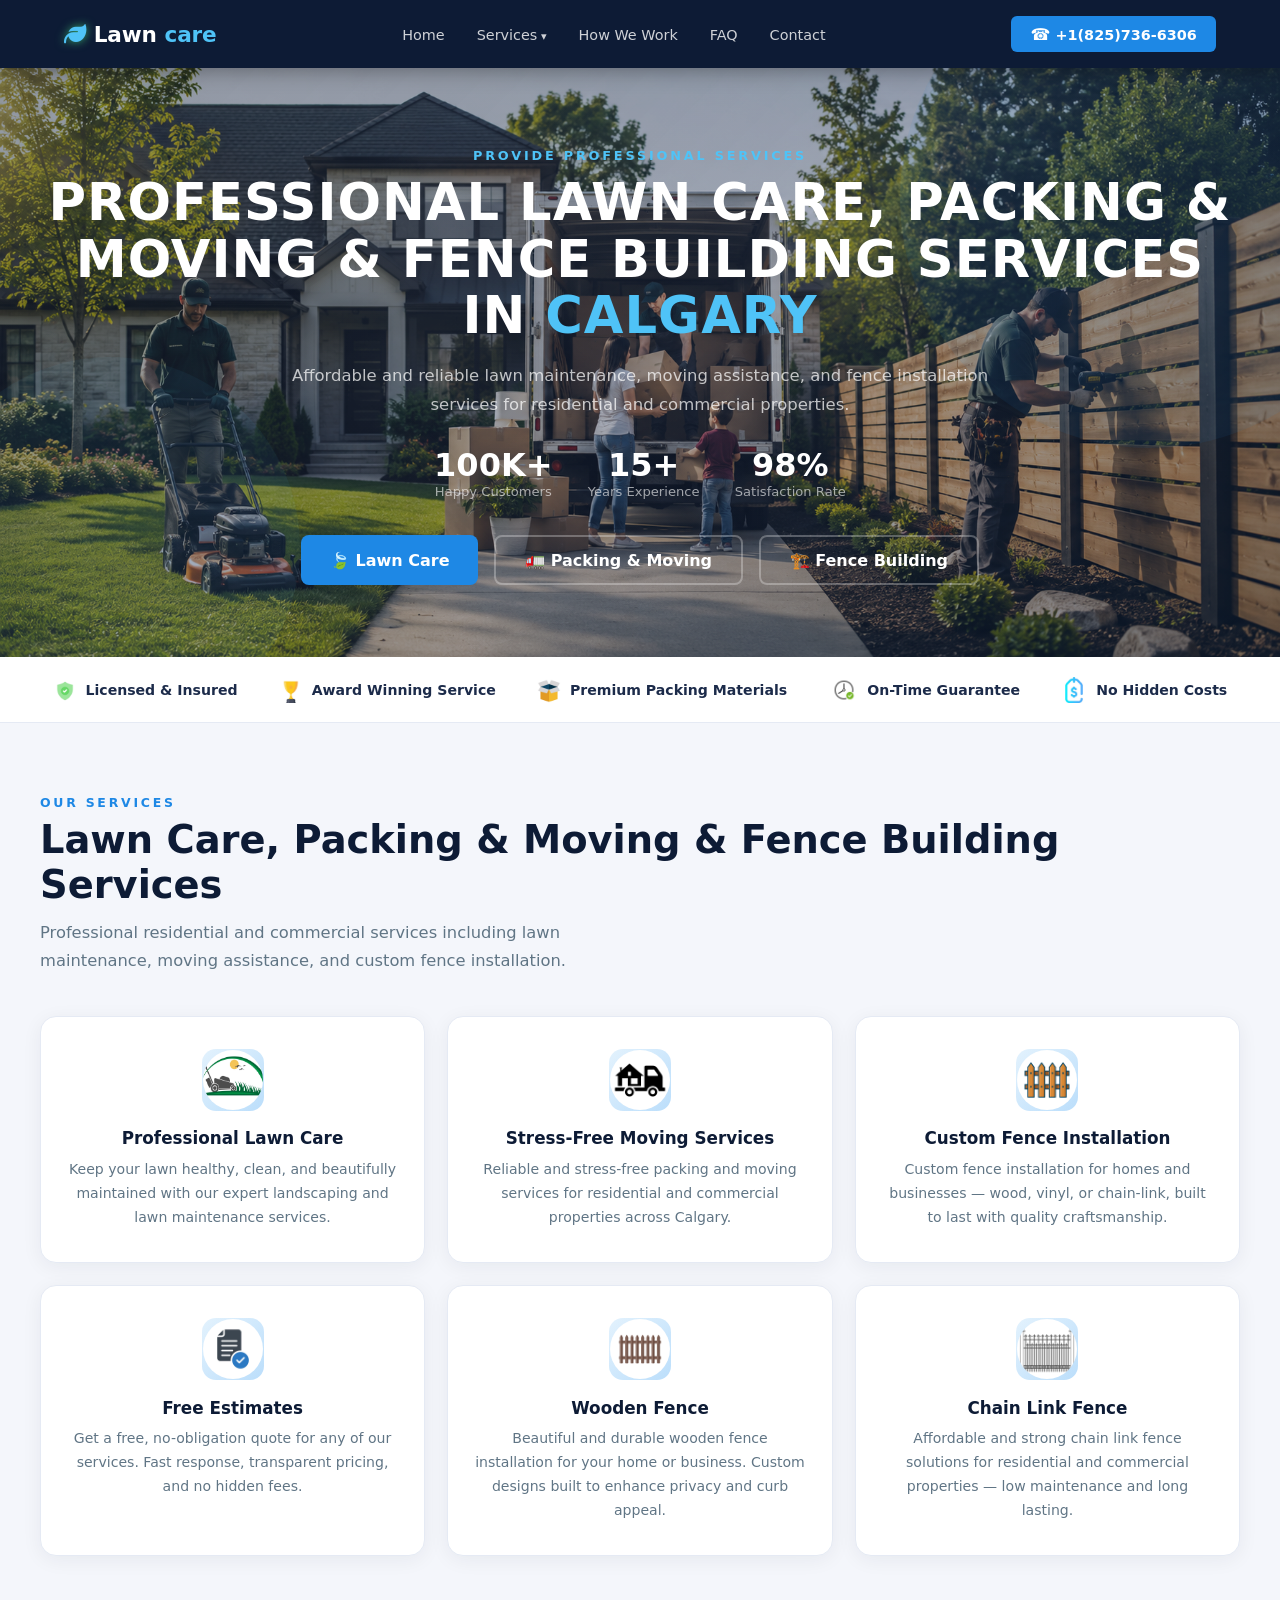
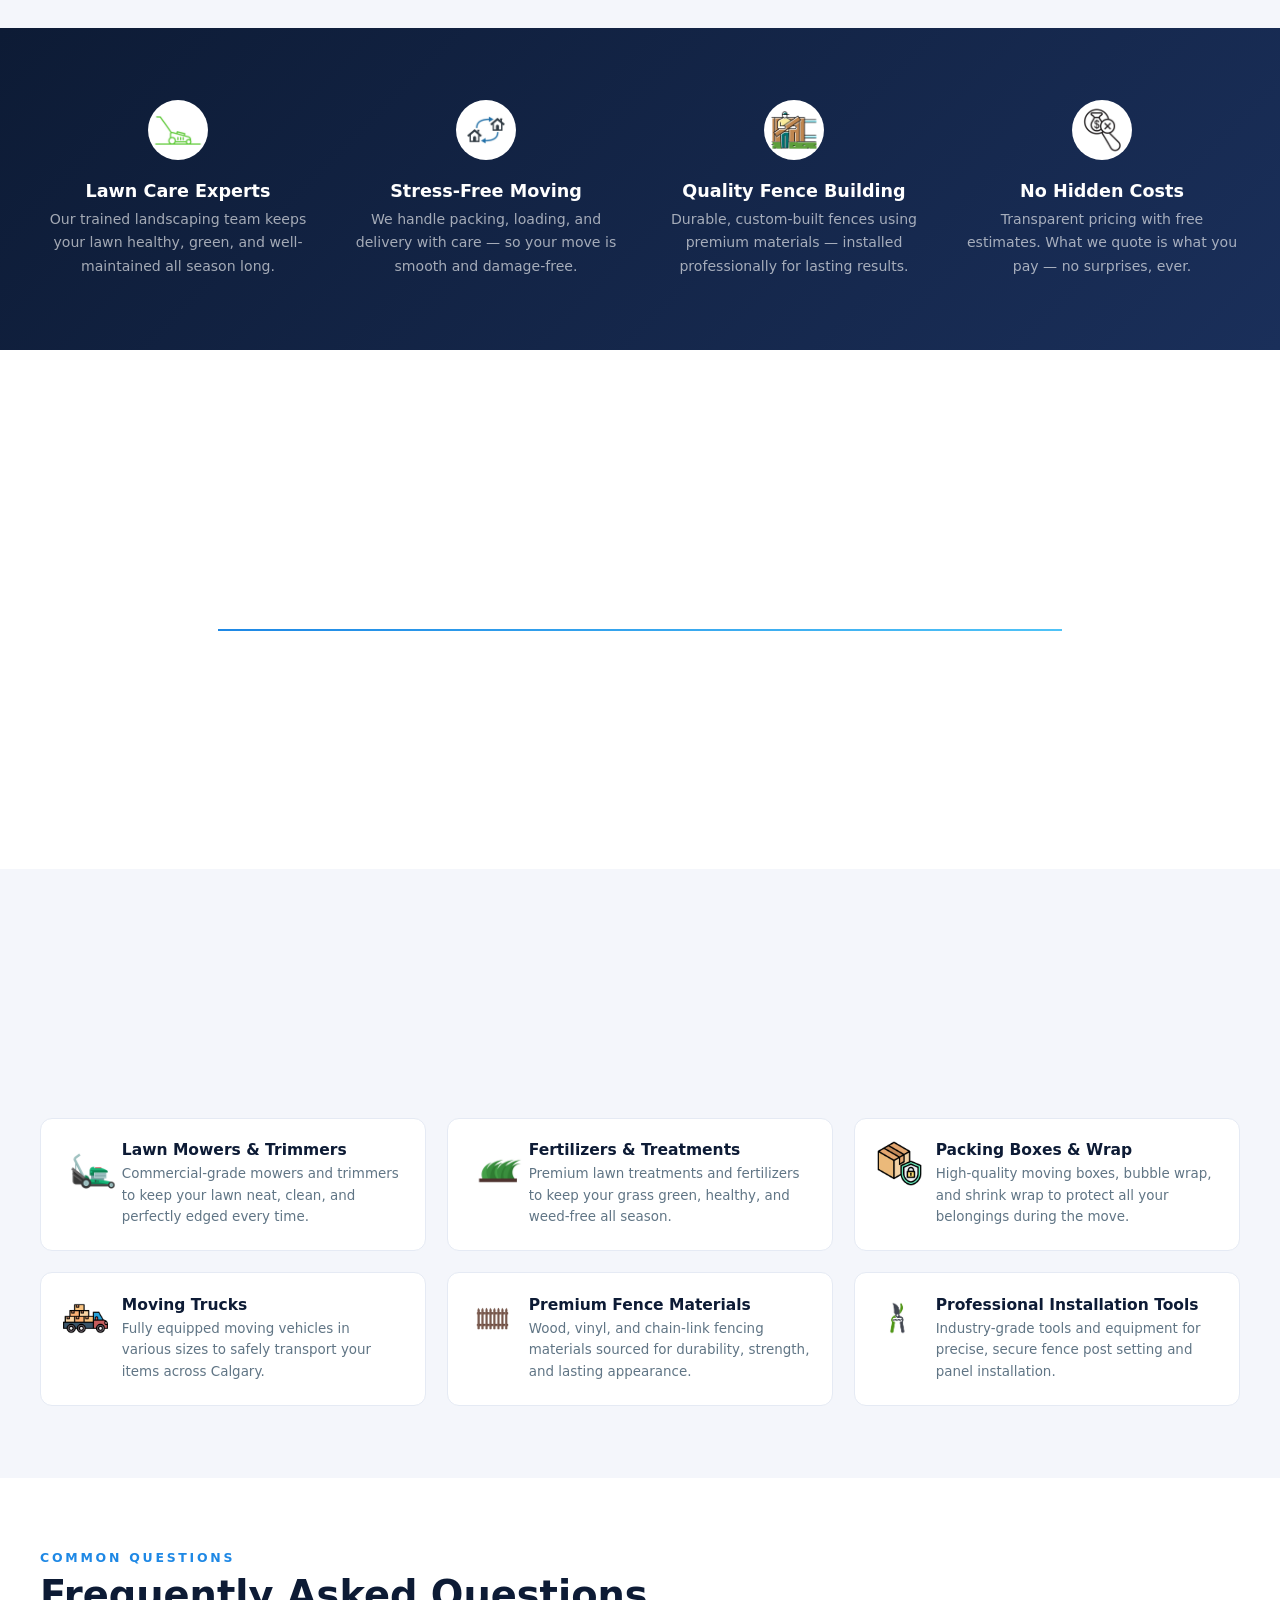
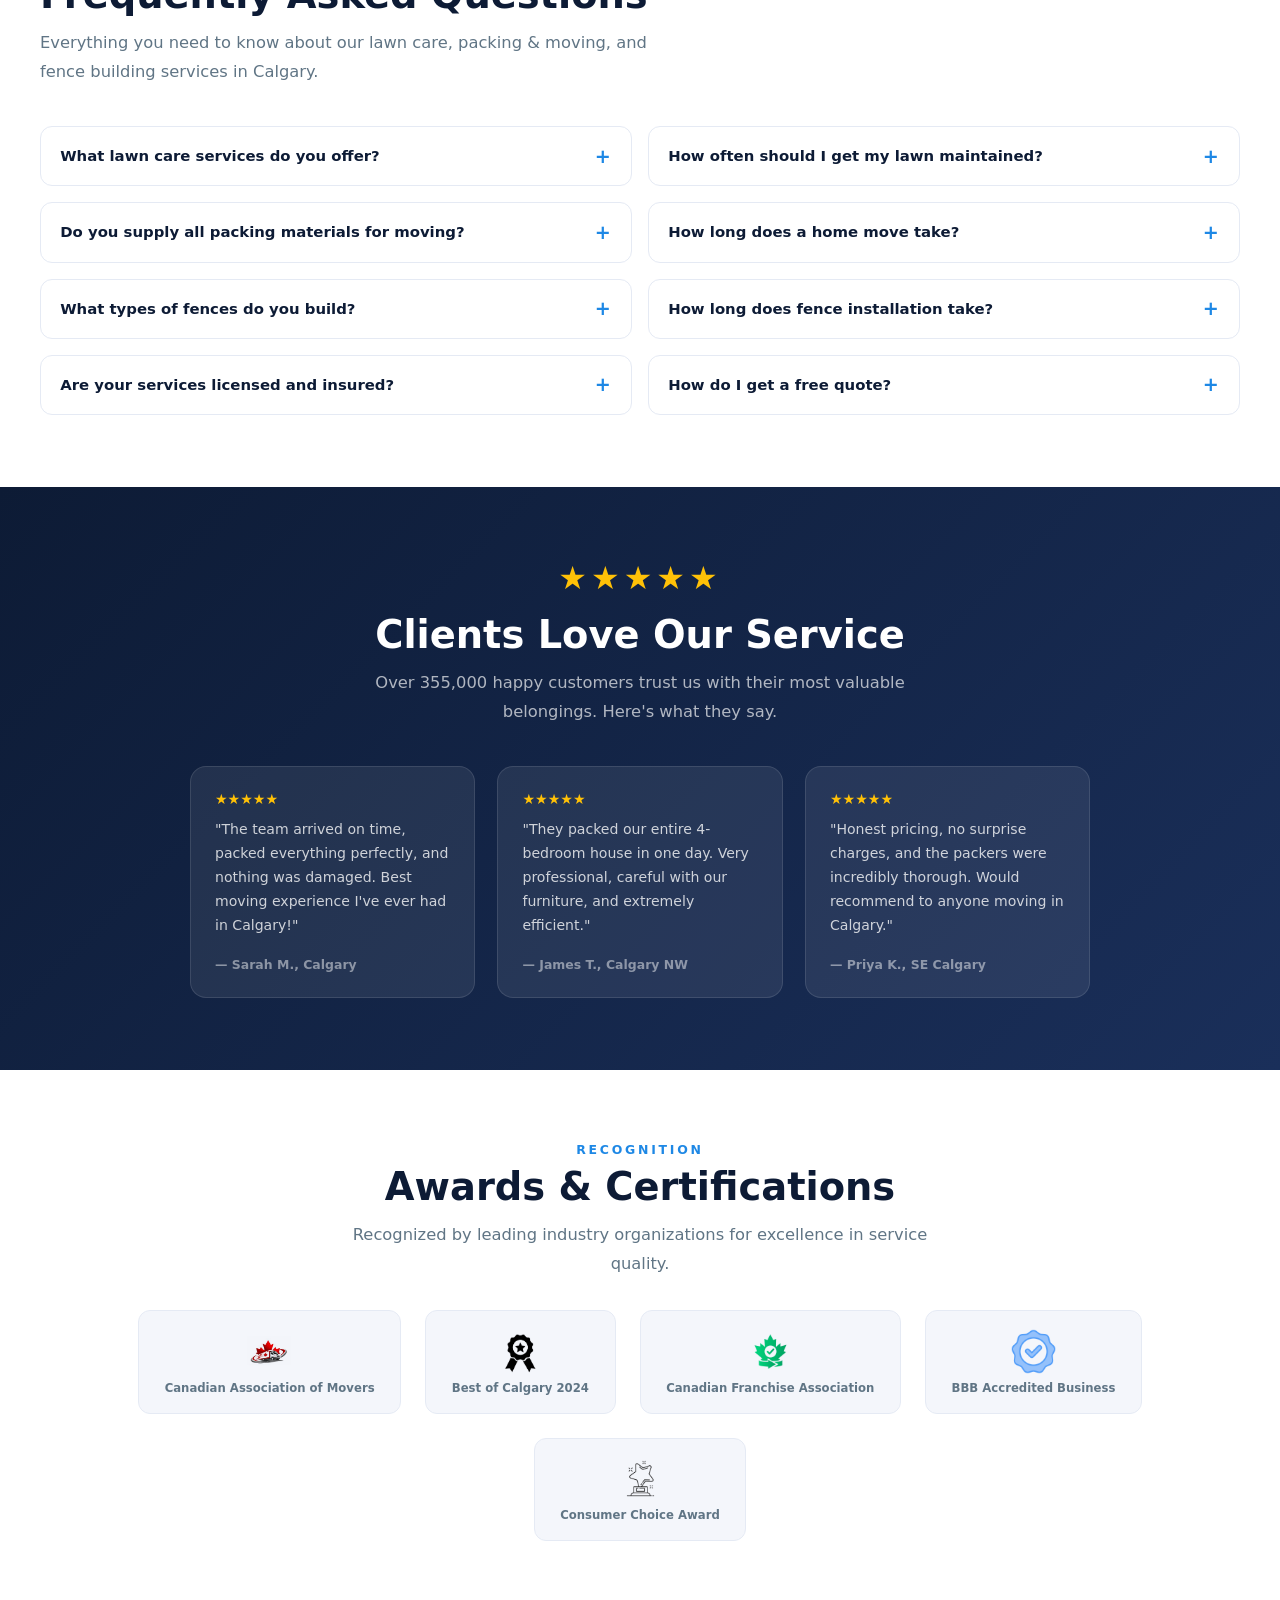
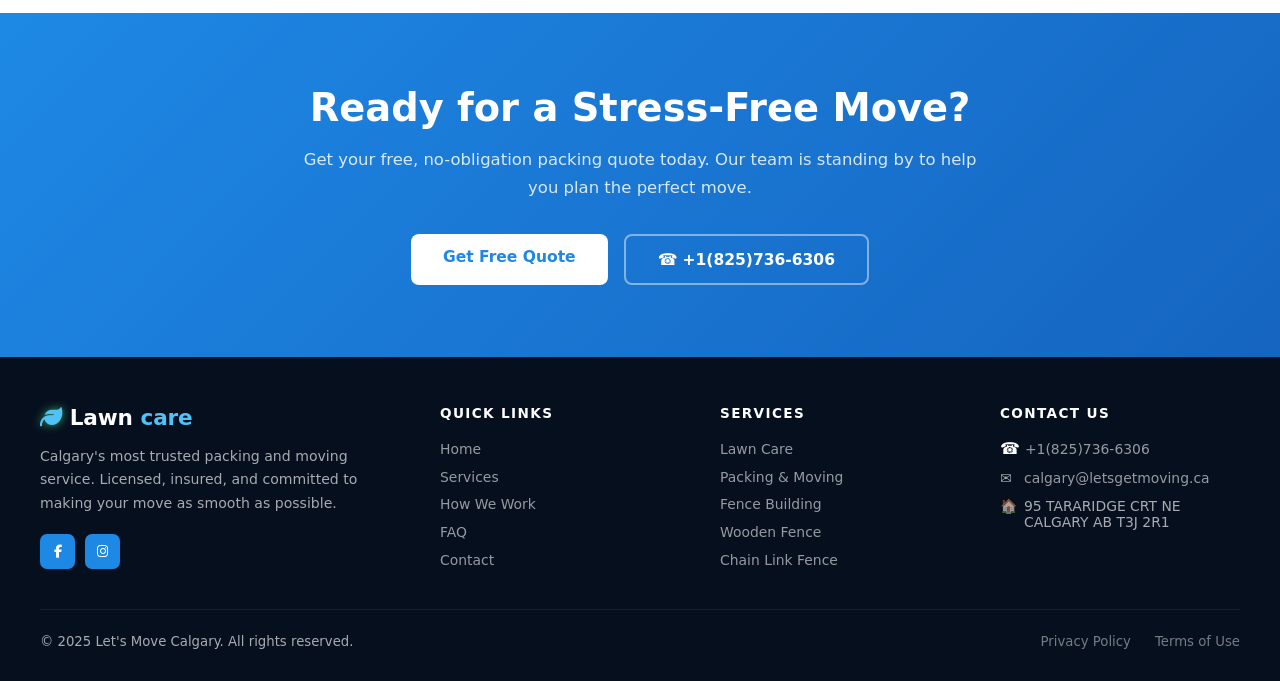
==== commit 6bf25805: "Merge branch 'main' of https://github.com/priyankatechnohills-gif/Lawn-care" ====
--- a/index.html
+++ b/index.html
@@ -112,7 +112,7 @@
 
     /* ── HERO ── */
     .mv-hero {
-      background: linear-gradient(135deg, rgba(13,27,53,0.45) 0%, rgba(26,47,90,0.35) 55%, rgba(10,32,64,0.50) 100%), url('hero-bg.png') center/cover no-repeat;
+      background: linear-gradient(135deg, rgba(13,27,53,0.45) 0%, rgba(26,47,90,0.35) 55%, rgba(10,32,64,0.50) 100%), url('assets/images/hero/hero-bg.png') center/cover no-repeat;
       position: relative;
       overflow: hidden;
       padding: 5rem 1.5rem 4.5rem;
@@ -715,11 +715,11 @@
 <!-- ═══ TRUST BAR ═══ -->
 <div class="mv-trust-bar">
   <div class="mv-trust-bar-inner">
-    <div class="mv-trust-item"><span class="ti"><img src="licensed-insured.jpg" alt="Licensed & Insured" style="width:24px;height:24px;object-fit:contain;vertical-align:middle;" /></span> Licensed &amp; Insured</div>
-    <div class="mv-trust-item"><span class="ti"><img src="award-winning-ser.png" alt="Award Winning Service" style="width:24px;height:24px;object-fit:contain;vertical-align:middle;" /></span> Award Winning Service</div>
-    <div class="mv-trust-item"><span class="ti"><img src="premium-packing-materials.jpg" alt="Premium Packing Materials" style="width:24px;height:24px;object-fit:contain;vertical-align:middle;" /></span> Premium Packing Materials</div>
-    <div class="mv-trust-item"><span class="ti"><img src="on-time-guarante.jpg" alt="On-Time Guarantee" style="width:30px;height:30px;object-fit:contain;vertical-align:middle;" /></span> On-Time Guarantee</div>
-    <div class="mv-trust-item"><span class="ti"><img src="no-hidden-costs.jpg" alt="No Hidden Costs" style="width:26px;height:26px;object-fit:contain;vertical-align:middle;" /></span> No Hidden Costs</div>
+    <div class="mv-trust-item"><span class="ti"><img src="assets/images/badges/licensed-insured.jpg" alt="Licensed & Insured" style="width:24px;height:24px;object-fit:contain;vertical-align:middle;" /></span> Licensed &amp; Insured</div>
+    <div class="mv-trust-item"><span class="ti"><img src="assets/images/badges/award-winning-ser.png" alt="Award Winning Service" style="width:24px;height:24px;object-fit:contain;vertical-align:middle;" /></span> Award Winning Service</div>
+    <div class="mv-trust-item"><span class="ti"><img src="assets/images/services/premium-packing-materials.jpg" alt="Premium Packing Materials" style="width:24px;height:24px;object-fit:contain;vertical-align:middle;" /></span> Premium Packing Materials</div>
+    <div class="mv-trust-item"><span class="ti"><img src="assets/images/badges/on-time-guarante.jpg" alt="On-Time Guarantee" style="width:30px;height:30px;object-fit:contain;vertical-align:middle;" /></span> On-Time Guarantee</div>
+    <div class="mv-trust-item"><span class="ti"><img src="assets/images/unused/no-hidden-costs.jpg" alt="No Hidden Costs" style="width:26px;height:26px;object-fit:contain;vertical-align:middle;" /></span> No Hidden Costs</div>
   </div>
 </div>
 
@@ -731,32 +731,32 @@
     <p class="mv-sub fu d2">Professional residential and commercial services including lawn maintenance, moving assistance, and custom fence installation.</p>
     <div class="mv-services-grid">
       <div class="mv-sc fu d1">
-        <div class="mv-sc-icon"><img src="lawn-care-service.png" alt="Lawn Care" style="width:60px;height:60px;object-fit:cover;border-radius:50%;" /></div>
+        <div class="mv-sc-icon"><img src="assets/images/services/lawn-care-service.png" alt="Lawn Care" style="width:60px;height:60px;object-fit:cover;border-radius:50%;" /></div>
         <h3>Professional Lawn Care</h3>
         <p>Keep your lawn healthy, clean, and beautifully maintained with our expert landscaping and lawn maintenance services.</p>
       </div>
       <div class="mv-sc fu d2">
-        <div class="mv-sc-icon"><img src="packing.jpg" alt="Packing & Moving" style="width:60px;height:60px;object-fit:cover;border-radius:50%;" /></div>
+        <div class="mv-sc-icon"><img src="assets/images/services/packing.jpg" alt="Packing & Moving" style="width:60px;height:60px;object-fit:cover;border-radius:50%;" /></div>
         <h3>Stress-Free Moving Services</h3>
         <p>Reliable and stress-free packing and moving services for residential and commercial properties across Calgary.</p>
       </div>
       <div class="mv-sc fu d3">
-        <div class="mv-sc-icon"><img src="fenceb.jpg" alt="Fence Building" style="width:60px;height:60px;object-fit:cover;border-radius:50%;" /></div>
+        <div class="mv-sc-icon"><img src="assets/images/services/fenceb.jpg" alt="Fence Building" style="width:60px;height:60px;object-fit:cover;border-radius:50%;" /></div>
         <h3>Custom Fence Installation</h3>
         <p>Custom fence installation for homes and businesses — wood, vinyl, or chain-link, built to last with quality craftsmanship.</p>
       </div>
       <div class="mv-sc fu d4">
-        <div class="mv-sc-icon"><img src="free-estimates.jpg" alt="Free Estimates" style="width:60px;height:60px;object-fit:cover;border-radius:50%;" /></div>
+        <div class="mv-sc-icon"><img src="assets/images/badges/free-estimates.jpg" alt="Free Estimates" style="width:60px;height:60px;object-fit:cover;border-radius:50%;" /></div>
         <h3>Free Estimates</h3>
         <p>Get a free, no-obligation quote for any of our services. Fast response, transparent pricing, and no hidden fees.</p>
       </div>
       <div class="mv-sc fu d5">
-        <div class="mv-sc-icon"><img src="premium-fence.jpg" alt="Wooden Fence" style="width:60px;height:60px;object-fit:cover;border-radius:50%;" /></div>
+        <div class="mv-sc-icon"><img src="assets/images/services/premium-fence.jpg" alt="Wooden Fence" style="width:60px;height:60px;object-fit:cover;border-radius:50%;" /></div>
         <h3>Wooden Fence</h3>
         <p>Beautiful and durable wooden fence installation for your home or business. Custom designs built to enhance privacy and curb appeal.</p>
       </div>
       <div class="mv-sc fu d6">
-        <div class="mv-sc-icon"><img src="chain-link-fence.jpg" alt="Chain Link Fence" style="width:60px;height:60px;object-fit:cover;border-radius:50%;" /></div>
+        <div class="mv-sc-icon"><img src="assets/images/services/chain-link-fence.jpg" alt="Chain Link Fence" style="width:60px;height:60px;object-fit:cover;border-radius:50%;" /></div>
         <h3>Chain Link Fence</h3>
         <p>Affordable and strong chain link fence solutions for residential and commercial properties — low maintenance and long lasting.</p>
       </div>
@@ -769,22 +769,22 @@
   <div class="mv-sec-in">
     <div class="mv-benefits-grid">
       <div class="mv-ben fu">
-        <span class="mv-ben-icon"><img src="icon-lawn.jpg" alt="Lawn Care" style="width:60px;height:60px;object-fit:cover;border-radius:50%;" /></span>
+        <span class="mv-ben-icon"><img src="assets/images/icons/icon-lawn.jpg" alt="Lawn Care" style="width:60px;height:60px;object-fit:cover;border-radius:50%;" /></span>
         <h3>Lawn Care Experts</h3>
         <p>Our trained landscaping team keeps your lawn healthy, green, and well-maintained all season long.</p>
       </div>
       <div class="mv-ben fu d1">
-        <span class="mv-ben-icon"><img src="icon-moving.jpg" alt="Packing & Moving" style="width:60px;height:60px;object-fit:cover;border-radius:50%;" /></span>
+        <span class="mv-ben-icon"><img src="assets/images/icons/icon-moving.jpg" alt="Packing & Moving" style="width:60px;height:60px;object-fit:cover;border-radius:50%;" /></span>
         <h3>Stress-Free Moving</h3>
         <p>We handle packing, loading, and delivery with care — so your move is smooth and damage-free.</p>
       </div>
       <div class="mv-ben fu d2">
-        <span class="mv-ben-icon"><img src="icon-fence.jpg" alt="Fence Building" style="width:60px;height:60px;object-fit:cover;border-radius:50%;" /></span>
+        <span class="mv-ben-icon"><img src="assets/images/icons/icon-fence.jpg" alt="Fence Building" style="width:60px;height:60px;object-fit:cover;border-radius:50%;" /></span>
         <h3>Quality Fence Building</h3>
         <p>Durable, custom-built fences using premium materials — installed professionally for lasting results.</p>
       </div>
       <div class="mv-ben fu d3">
-        <span class="mv-ben-icon"><img src="icon-no-hidden-cost.jpg" alt="No Hidden Costs" style="width:60px;height:60px;object-fit:cover;border-radius:50%;" /></span>
+        <span class="mv-ben-icon"><img src="assets/images/icons/icon-no-hidden-cost.jpg" alt="No Hidden Costs" style="width:60px;height:60px;object-fit:cover;border-radius:50%;" /></span>
         <h3>No Hidden Costs</h3>
         <p>Transparent pricing with free estimates. What we quote is what you pay — no surprises, ever.</p>
       </div>
@@ -853,42 +853,42 @@
     <p class="mv-sub fu d2">We use quality tools and materials for every job — lawn care, moving, or fence building.</p>
     <div class="mv-materials">
       <div class="mv-mat fu">
-        <div class="mv-mat-icon"><img src="care.jpg" alt="Lawn Mowers & Trimmers" style="width:60px;height:60px;object-fit:cover;border-radius:50%;" /></div>
+        <div class="mv-mat-icon"><img src="assets/images/services/care.jpg" alt="Lawn Mowers & Trimmers" style="width:60px;height:60px;object-fit:cover;border-radius:50%;" /></div>
         <div>
           <h4>Lawn Mowers &amp; Trimmers</h4>
           <p>Commercial-grade mowers and trimmers to keep your lawn neat, clean, and perfectly edged every time.</p>
         </div>
       </div>
       <div class="mv-mat fu d1">
-        <div class="mv-mat-icon"><img src="lawnca.jpg" alt="Fertilizers & Treatments" style="width:60px;height:60px;object-fit:cover;border-radius:50%;" /></div>
+        <div class="mv-mat-icon"><img src="assets/images/services/lawnca.jpg" alt="Fertilizers & Treatments" style="width:60px;height:60px;object-fit:cover;border-radius:50%;" /></div>
         <div>
           <h4>Fertilizers &amp; Treatments</h4>
           <p>Premium lawn treatments and fertilizers to keep your grass green, healthy, and weed-free all season.</p>
         </div>
       </div>
       <div class="mv-mat fu d2">
-        <div class="mv-mat-icon"><img src="packing-boxes-wrap.jpg" alt="Packing Boxes & Wrap" style="width:45px;height:45px;object-fit:contain;border-radius:8px;" /></div>
+        <div class="mv-mat-icon"><img src="assets/images/services/packing-boxes-wrap.jpg" alt="Packing Boxes & Wrap" style="width:45px;height:45px;object-fit:contain;border-radius:8px;" /></div>
         <div>
           <h4>Packing Boxes &amp; Wrap</h4>
           <p>High-quality moving boxes, bubble wrap, and shrink wrap to protect all your belongings during the move.</p>
         </div>
       </div>
       <div class="mv-mat fu d1">
-        <div class="mv-mat-icon"><img src="moving-trucks.jpg" alt="Moving Trucks" style="width:45px;height:45px;object-fit:contain;border-radius:8px;" /></div>
+        <div class="mv-mat-icon"><img src="assets/images/services/moving-trucks.jpg" alt="Moving Trucks" style="width:45px;height:45px;object-fit:contain;border-radius:8px;" /></div>
         <div>
           <h4>Moving Trucks</h4>
           <p>Fully equipped moving vehicles in various sizes to safely transport your items across Calgary.</p>
         </div>
       </div>
       <div class="mv-mat fu d2">
-        <div class="mv-mat-icon"><img src="premium-fence.jpg" alt="Premium Fence Materials" style="width:45px;height:45px;object-fit:contain;border-radius:8px;" /></div>
+        <div class="mv-mat-icon"><img src="assets/images/services/premium-fence.jpg" alt="Premium Fence Materials" style="width:45px;height:45px;object-fit:contain;border-radius:8px;" /></div>
         <div>
           <h4>Premium Fence Materials</h4>
           <p>Wood, vinyl, and chain-link fencing materials sourced for durability, strength, and lasting appearance.</p>
         </div>
       </div>
       <div class="mv-mat fu d3">
-        <div class="mv-mat-icon"><img src="installation-tools.png" alt="Professional Installation Tools" style="width:45px;height:45px;object-fit:contain;border-radius:8px;" /></div>
+        <div class="mv-mat-icon"><img src="assets/images/services/installation-tools.png" alt="Professional Installation Tools" style="width:45px;height:45px;object-fit:contain;border-radius:8px;" /></div>
         <div>
           <h4>Professional Installation Tools</h4>
           <p>Industry-grade tools and equipment for precise, secure fence post setting and panel installation.</p>
@@ -1033,11 +1033,11 @@
     <h2 class="mv-title fu d1">Awards &amp; Certifications</h2>
     <p class="mv-sub fu d2" style="margin:0 auto 0.5rem;">Recognized by leading industry organizations for excellence in service quality.</p>
     <div class="mv-awards">
-      <div class="mv-badge fu"><span class="bi"><img src="canadian-association-movers.png" alt="Canadian Association of Movers" style="width:45px;height:45px;object-fit:contain;vertical-align:middle;mix-blend-mode:multiply;background:transparent;" /></span><span>Canadian Association of Movers</span></div>
-      <div class="mv-badge fu d1"><span class="bi"><img src="best-of-calgary.png" alt="Best of Calgary 2024" style="width:45px;height:45px;object-fit:contain;vertical-align:middle;mix-blend-mode:multiply;background:transparent;" /></span><span>Best of Calgary 2024</span></div>
-      <div class="mv-badge fu d2"><span class="bi"><img src="canadian-franchise-association.jpg" alt="Canadian Franchise Association" style="width:45px;height:45px;object-fit:contain;vertical-align:middle;mix-blend-mode:multiply;background:transparent;" /></span><span>Canadian Franchise Association</span></div>
-      <div class="mv-badge fu d3"><span class="bi"><img src="bbb-accredited-business.jpg" alt="BBB Accredited Business" style="width:45px;height:45px;object-fit:contain;vertical-align:middle;mix-blend-mode:multiply;background:transparent;" /></span><span>BBB Accredited Business</span></div>
-      <div class="mv-badge fu d4"><span class="bi"><img src="consumer-choice-award.jpg" alt="Consumer Choice Award" style="width:45px;height:45px;object-fit:contain;vertical-align:middle;mix-blend-mode:multiply;background:transparent;" /></span><span>Consumer Choice Award</span></div>
+      <div class="mv-badge fu"><span class="bi"><img src="assets/images/badges/canadian-association-movers.png" alt="Canadian Association of Movers" style="width:45px;height:45px;object-fit:contain;vertical-align:middle;mix-blend-mode:multiply;background:transparent;" /></span><span>Canadian Association of Movers</span></div>
+      <div class="mv-badge fu d1"><span class="bi"><img src="assets/images/badges/best-of-calgary.png" alt="Best of Calgary 2024" style="width:45px;height:45px;object-fit:contain;vertical-align:middle;mix-blend-mode:multiply;background:transparent;" /></span><span>Best of Calgary 2024</span></div>
+      <div class="mv-badge fu d2"><span class="bi"><img src="assets/images/badges/canadian-franchise-association.jpg" alt="Canadian Franchise Association" style="width:45px;height:45px;object-fit:contain;vertical-align:middle;mix-blend-mode:multiply;background:transparent;" /></span><span>Canadian Franchise Association</span></div>
+      <div class="mv-badge fu d3"><span class="bi"><img src="assets/images/badges/bbb-accredited-business.jpg" alt="BBB Accredited Business" style="width:45px;height:45px;object-fit:contain;vertical-align:middle;mix-blend-mode:multiply;background:transparent;" /></span><span>BBB Accredited Business</span></div>
+      <div class="mv-badge fu d4"><span class="bi"><img src="assets/images/badges/consumer-choice-award.jpg" alt="Consumer Choice Award" style="width:45px;height:45px;object-fit:contain;vertical-align:middle;mix-blend-mode:multiply;background:transparent;" /></span><span>Consumer Choice Award</span></div>
     </div>
   </div>
 </section>
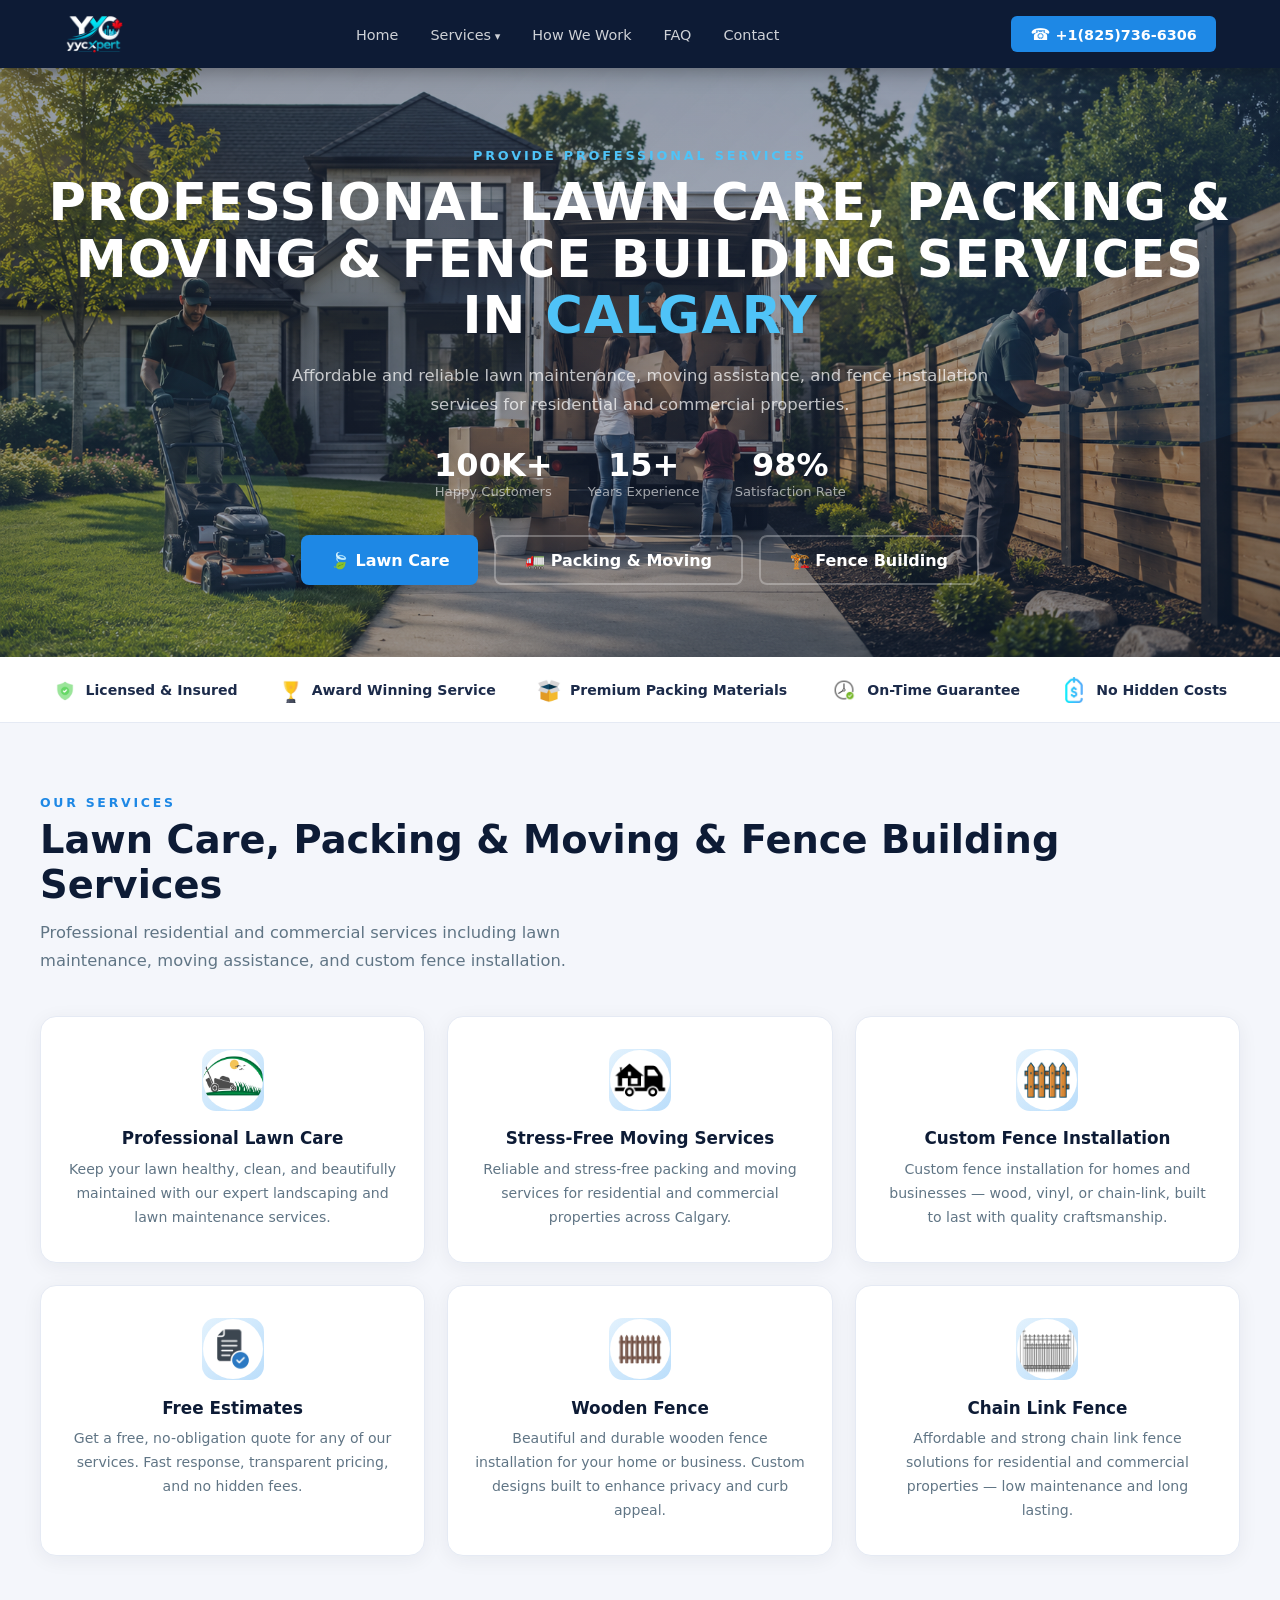
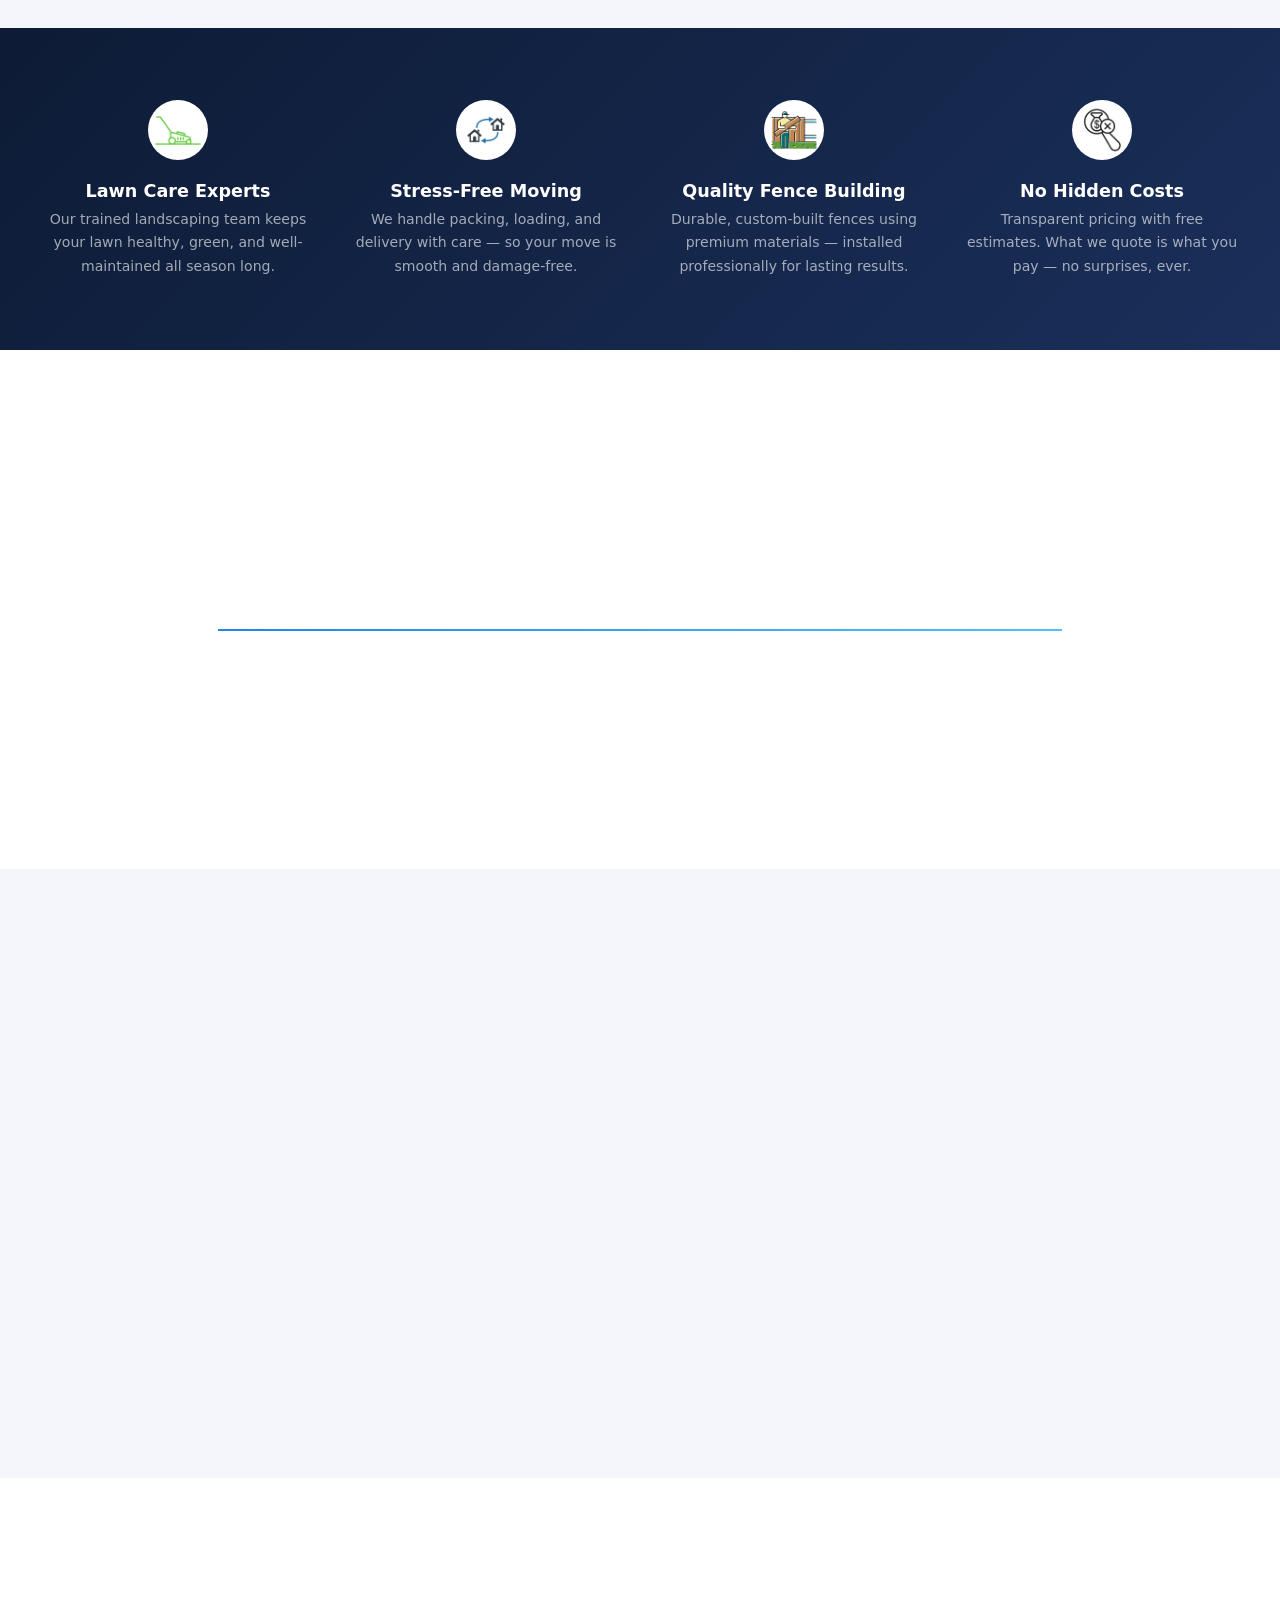
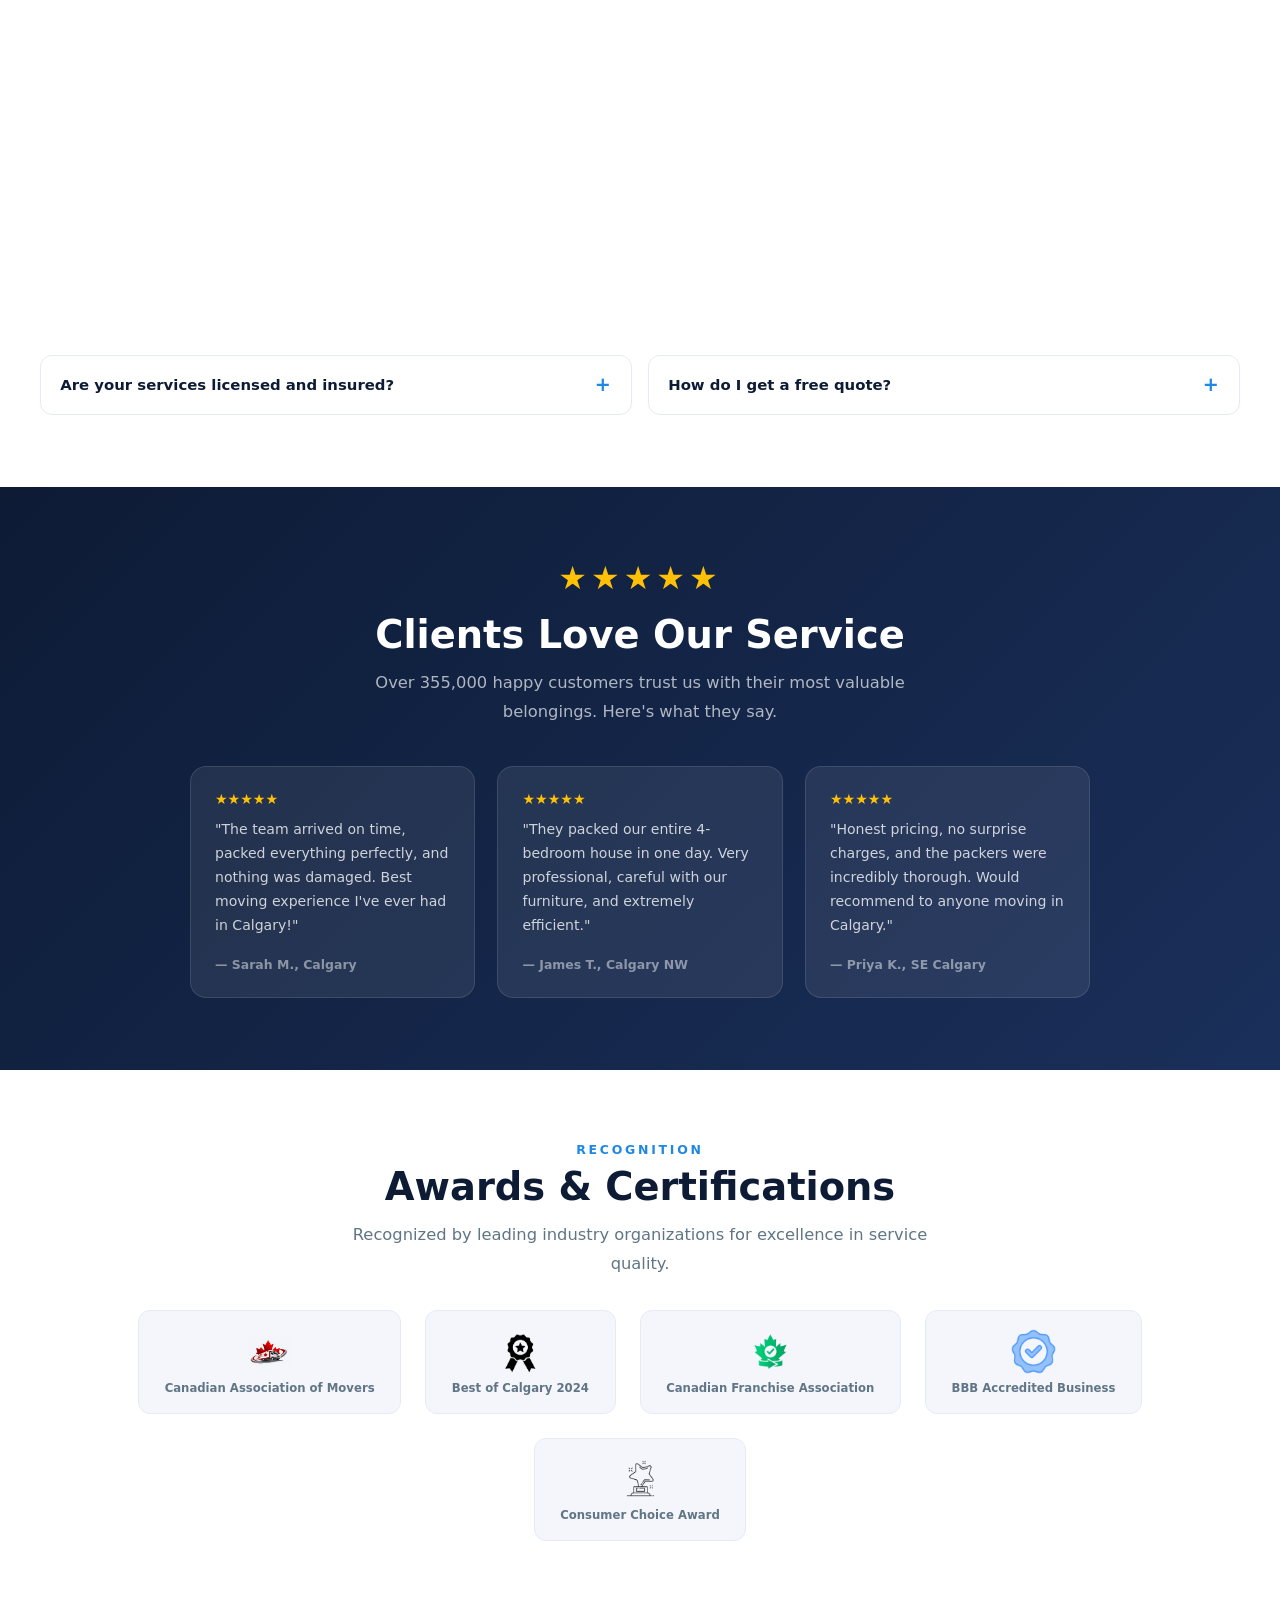
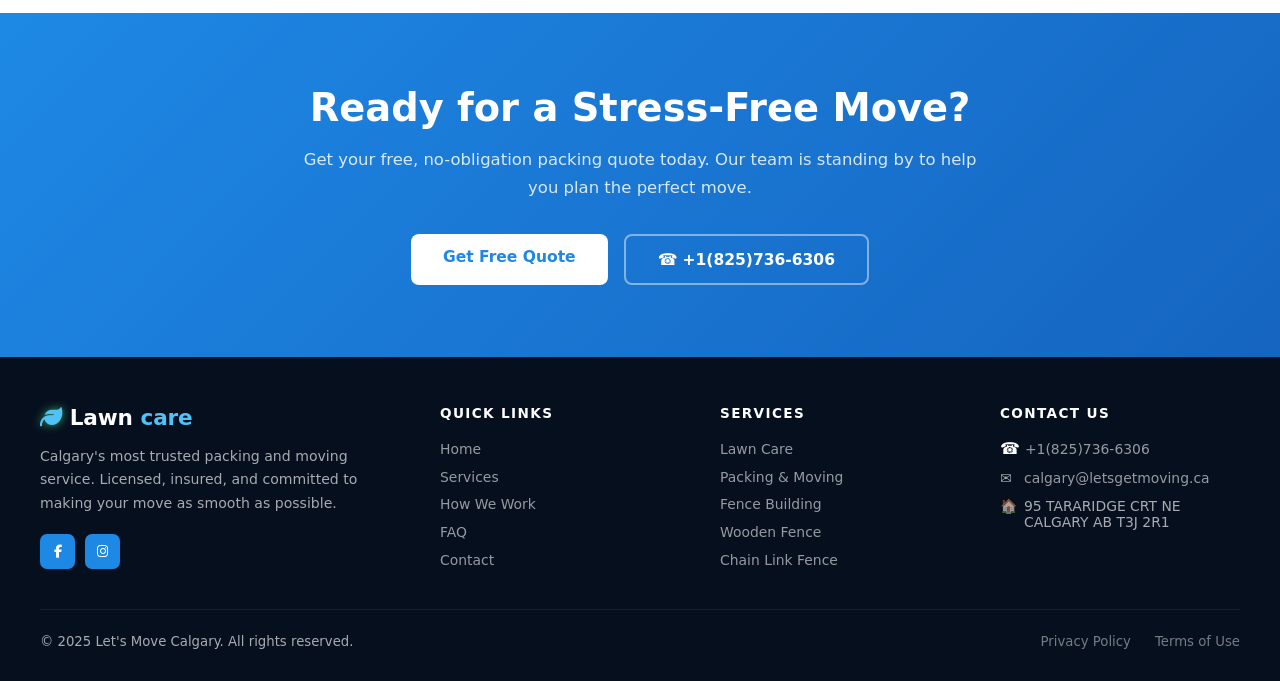
==== commit ca8e82a6: "Extract shared header and footer into component files - Create components/header.html and components" ====
--- a/index.html
+++ b/index.html
@@ -572,35 +572,7 @@
 <body>
 
 <!-- ═══ HEADER ═══ -->
-<header class="mv-header">
-  <nav class="mv-nav">
-    <a class="mv-logo" href="index.html"><span class="mv-logo-icon"><i class="fa-solid fa-leaf"></i></span>Lawn<span>care</span></a>
-    <ul class="mv-nav-links" id="mvNavLinks">
-      <li><a href="index.html">Home</a></li>
-      <li class="dropdown">
-        <a href="#services">Services</a>
-        <ul class="mv-dropdown-menu">
-          <li><a href="lawn-care.html">Lawn Care</a></li>
-          <li><a href="packing-moving.html">Packing &amp; Moving</a></li>
-          <li class="subdropdown">
-            <a href="fence-building.html">Fence Building</a>
-            <ul class="mv-subdropdown-menu">
-              <li><a href="wooden-fence.html">Wooden Fence</a></li>
-              <li><a href="chain-link-fence.html">Chain Link Fence</a></li>
-            </ul>
-          </li>
-        </ul>
-      </li>
-      <li><a href="#how-it-works">How We Work</a></li>
-      <li><a href="#faq">FAQ</a></li>
-      <li><a href="#contact">Contact</a></li>
-    </ul>
-    <a class="mv-nav-phone" href="tel:18257366306"><span style="color:#ffffff;margin-right:5px;font-size:1rem;">☎</span>+1(825)736-6306</a>
-    <button class="mv-mobile-toggle" id="mvToggle" aria-label="Toggle menu">
-      <span></span><span></span><span></span>
-    </button>
-  </nav>
-</header>
+<div id="site-header"></div>
 
 <!-- ═══ HERO ═══ -->
 <section class="mv-hero">
@@ -1055,53 +1027,7 @@
 </section>
 
 <!-- ═══ FOOTER ═══ -->
-<footer class="mv-footer">
-  <div class="mv-footer-in">
-    <div class="mv-footer-grid">
-      <div class="mv-footer-brand">
-        <a class="mv-logo" href="index.html"><span class="mv-logo-icon"><i class="fa-solid fa-leaf"></i></span>Lawn<span>care</span></a>
-        <p>Calgary's most trusted packing and moving service. Licensed, insured, and committed to making your move as smooth as possible.</p>
-        <div class="mv-social">
-          <a href="#" aria-label="Facebook"><i class="fa-brands fa-facebook-f"></i></a>
-          <a href="#" aria-label="Instagram"><i class="fa-brands fa-instagram"></i></a>
-        </div>
-      </div>
-      <div class="mv-fc">
-        <h4>Quick Links</h4>
-        <ul>
-          <li><a href="index.html">Home</a></li>
-          <li><a href="#services">Services</a></li>
-          <li><a href="#how-it-works">How We Work</a></li>
-          <li><a href="#faq">FAQ</a></li>
-          <li><a href="#contact">Contact</a></li>
-        </ul>
-      </div>
-      <div class="mv-fc">
-        <h4>Services</h4>
-        <ul>
-          <li><a href="lawn-care.html">Lawn Care</a></li>
-          <li><a href="packing-moving.html">Packing &amp; Moving</a></li>
-          <li><a href="fence-building.html">Fence Building</a></li>
-          <li><a href="wooden-fence.html">Wooden Fence</a></li>
-          <li><a href="chain-link-fence.html">Chain Link Fence</a></li>
-        </ul>
-      </div>
-      <div class="mv-fc">
-        <h4>Contact Us</h4>
-        <div class="mv-ci"><a href="tel:18257366306"><span style="color:#ffffff;margin-right:5px;font-size:1rem;">☎</span>+1(825)736-6306</a></div>
-        <div class="mv-ci"><span class="ci">✉️</span><a href="mailto:calgary@letsgetmoving.ca">calgary@letsgetmoving.ca</a></div>
-        <div class="mv-ci"><span class="ci">🏠</span><span>95 TARARIDGE CRT NE CALGARY AB T3J 2R1</span></div>
-      </div>
-    </div>
-    <div class="mv-footer-bot">
-      <p>© 2025 Let's Move Calgary. All rights reserved.</p>
-      <div class="mv-footer-bot-links">
-        <a href="privacy.html">Privacy Policy</a>
-        <a href="terms.html">Terms of Use</a>
-      </div>
-    </div>
-  </div>
-</footer>
+<div id="site-footer"></div>
 
 <script>
   // ── 2-step form
@@ -1109,32 +1035,6 @@
     document.getElementById('formStep1').classList.add('hidden');
     document.getElementById('formStep2').classList.remove('hidden');
     document.getElementById('pill2').classList.add('active');
-  }
-
-  // ── Mobile nav
-  const mvToggle = document.getElementById('mvToggle');
-  const mvNav = document.getElementById('mvNavLinks');
-  if (mvToggle) {
-    mvToggle.addEventListener('click', () => {
-      mvNav.classList.toggle('open');
-      mvToggle.classList.toggle('open');
-    });
-    mvNav.querySelectorAll('.dropdown > a').forEach(a => {
-      a.addEventListener('click', e => {
-        if (window.innerWidth <= 720) { e.preventDefault(); a.closest('.dropdown').classList.toggle('mob-open'); }
-      });
-    });
-    mvNav.querySelectorAll('.subdropdown > a').forEach(a => {
-      a.addEventListener('click', e => {
-        if (window.innerWidth <= 720) { e.preventDefault(); a.closest('.subdropdown').classList.toggle('mob-open'); }
-      });
-    });
-    document.addEventListener('click', e => {
-      if (!e.target.closest('.mv-header')) { mvNav.classList.remove('open'); mvToggle.classList.remove('open'); }
-    });
-    const callLi = document.createElement('li');
-    callLi.innerHTML = '<a class="mv-call-link" href="tel:18257366306">&#9742; +1(825)736-6306</a>';
-    mvNav.appendChild(callLi);
   }
 
   // ── Scroll reveal
@@ -1168,5 +1068,6 @@
 </script>
 
 <script src="//code.tidio.co/pbj18ed9woaajv4pjnjnasotkuph0y5t.js" async></script>
+<script src="components/loader.js"></script>
 </body>
 </html>
